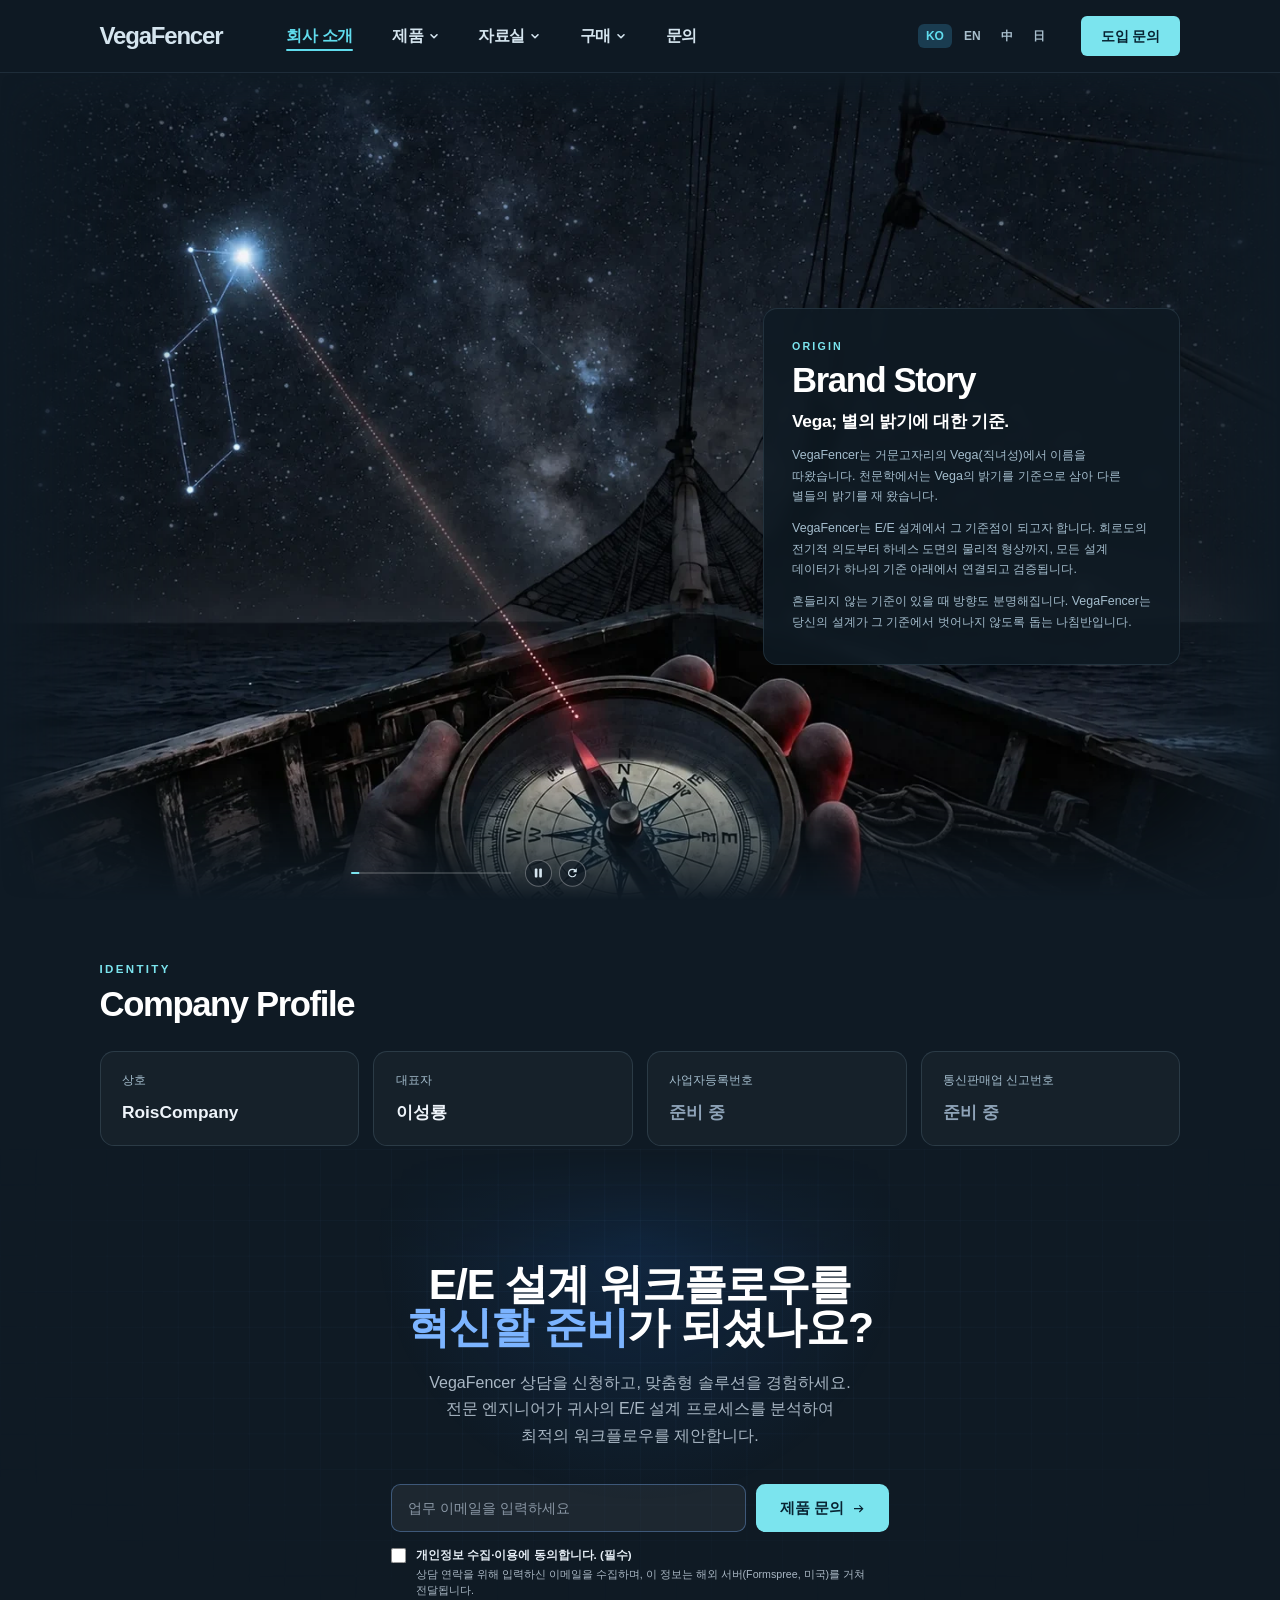
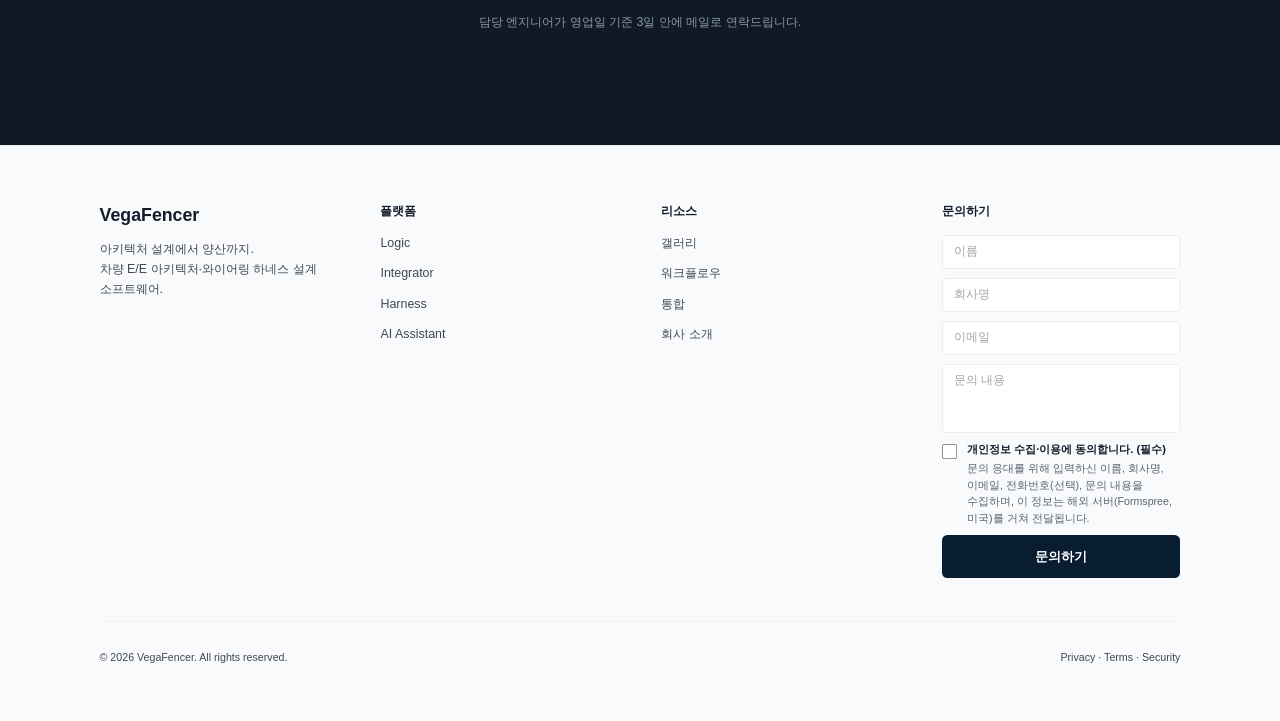
==== about.html @ fa91eeb1 "revert: 제품 플로팅 메뉴를 순수 B안(대시 + 반투명 유리 패널)으로 되돌림 B+C 혼합(ec2046f)을 취소. 사용자가 C의 번짐 없이 순수 B를 main으로 하기로 함" ====
<!DOCTYPE html>
<html lang="ko">
<head>
<meta charset="UTF-8">
<meta name="viewport" content="width=device-width, initial-scale=1.0">
<!-- Content Security Policy: only this site's own files run (no inline scripts or event attributes), fonts come from
     Google Fonts and forms post to Formspree. Inline style attributes stay allowed (the markup uses many). -->
<meta http-equiv="Content-Security-Policy" content="default-src 'self'; script-src 'self'; style-src 'self' 'unsafe-inline' https://fonts.googleapis.com; font-src 'self' https://fonts.gstatic.com; img-src 'self'; connect-src 'self' https://formspree.io; form-action 'self'; base-uri 'self'; object-src 'none'; upgrade-insecure-requests">
<meta name="description" content="VegaFencer의 이름에 담긴 이야기와 회사 정보.">
<meta property="og:title" content="VegaFencer — 회사 소개">
<meta property="og:description" content="VegaFencer의 이름에 담긴 이야기와 회사 정보.">
<meta property="og:type" content="website">
<meta property="og:url" content="https://roiscompany.com/about">
<meta property="og:site_name" content="VegaFencer">
<meta property="og:locale" content="ko_KR">
<link rel="canonical" href="https://roiscompany.com/about">
<meta property="og:image" content="https://roiscompany.com/assets/img/logic-editor.jpg">
<meta name="twitter:card" content="summary_large_image">
<meta name="twitter:title" content="VegaFencer — 회사 소개">
<meta name="twitter:description" content="VegaFencer의 이름에 담긴 이야기와 회사 정보.">
<title>VegaFencer — 회사 소개</title>

<!-- Web fonts (Google Fonts for ko/en only) -->
<script src="assets/head.js?v=061ac811"></script>

<!-- Inline SVG Favicon -->
<link rel="icon" type="image/png" sizes="32x32" href="assets/img/favicon-32.png">
<link rel="apple-touch-icon" href="assets/img/apple-touch-icon.png">

<link rel="stylesheet" href="assets/tailwind.css?v=8238d403">
<link rel="stylesheet" href="assets/site.css?v=c947b180">
<link rel="stylesheet" href="assets/engineering.css?v=36b99b9d">
</head>
<body class="bg-surface antialiased" data-page="about">
<script src="assets/header.js?v=04a1137d"></script>
<script src="assets/sections.js?v=0e36d543"></script>
<main id="main" class="page-top about-night">
<h1 class="sr-only" data-i18n="about_title">회사 소개</h1>

<!-- ============================================================
     BRAND STORY: the animation fills the width of the page (assets/story.js), the text sits on a card over it
     (on the right on wide screens, under it on narrow ones)
     ============================================================ -->
<section class="about-stage" id="story">
  <div class="about-stage-art">
    <div class="story-card" id="storyAnim"></div>
  </div>
  <div class="about-stage-over">
    <div class="about-story-card reveal" id="storyText">
      <header class="lg-head">
        <p class="lg-kicker" translate="no">ORIGIN</p>
        <h2 class="lg-name" translate="no">Brand Story</h2>
        <p class="lg-tagline" data-i18n="story_tagline">Vega; 별의 밝기에 대한 기준.</p>
      </header>
      <div class="story-body font-body text-base leading-relaxed">
        <p data-i18n-html="story_body1">VegaFencer는 거문고자리의 Vega(직녀성)에서 이름을 따왔습니다. <br class="story-br">천문학에서는 Vega의 밝기를 기준으로 삼아 다른 별들의 밝기를 재 왔습니다.</p>
        <p data-i18n-html="story_body2">VegaFencer는 E/E 설계에서 그 기준점이 되고자 합니다. <br class="story-br">회로도의 전기적 의도부터 하네스 도면의 물리적 형상까지, <br class="story-br">모든 설계 데이터가 하나의 기준 아래에서 연결되고 검증됩니다.</p>
        <p data-i18n-html="story_body3">흔들리지 않는 기준이 있을 때 방향도 분명해집니다. <br class="story-br">VegaFencer는 당신의 설계가 그 기준에서 벗어나지 않도록 돕는 나침반입니다.</p>
      </div>
    </div>
  </div>
</section>

<!-- ============================================================
     COMPANY (details to be filled in; same items as the contact page)
     ============================================================ -->
<section class="pb-16 md:pb-24" id="company" aria-labelledby="companyTitle">
  <div class="max-w-7xl mx-auto px-4 sm:px-6 md:px-8 about-company">
    <p class="lg-kicker" translate="no">IDENTITY</p>
    <h2 class="about-company-title" id="companyTitle" translate="no">Company Profile</h2>
    <dl class="about-tiles">
      <div><dt data-i18n="ct_name">상호</dt><dd class="has-value" translate="no">RoisCompany</dd></div>
      <div><dt data-i18n="ct_ceo">대표자</dt><dd class="has-value" translate="no">이성룡</dd></div>
      <div><dt data-i18n="ct_bizno">사업자등록번호</dt><dd data-i18n="ct_tbd">준비 중</dd></div>
      <div><dt data-i18n="ct_ecom">통신판매업 신고번호</dt><dd data-i18n="ct_tbd">준비 중</dd></div>
    </dl>
  </div>
</section>

<!-- shared with the other pages: edit in assets/sections.js -->
<script src="assets/section.js?v=75b55412" data-section="cta"></script>
</main>

<script src="assets/footer.js?v=e744ad20"></script>

<script src="assets/i18n.js?v=07c632cc"></script>
<script src="assets/site.js?v=28d5a19e"></script>
<script src="assets/engineering.js?v=e3dfa836"></script>
<script src="assets/story.js?v=866edf38"></script>
</body>
</html>
---- assets/site.css ----
/* Hand-written styles shared by every page. Tailwind utilities live in assets/tailwind.css (generated, loaded first). */

/* ---- Custom styles ---- */
  /* Buttons: one primary button, solid. Navy on light backgrounds, cyan on the dark ones (same as the hero's). */
  .btn { display: inline-flex; align-items: center; justify-content: center; gap: 8px; min-height: 48px; padding: 12px 22px;
    border-radius: 6px; font: 600 15px/1.2 Inter, 'Noto Sans KR', sans-serif; white-space: nowrap; text-decoration: none; transition: background-color .2s; }
  .btn:disabled { opacity: .6; cursor: default; }
  .btn-primary { background: #081e30; color: #fff; }
  .btn-primary:hover { background: #17384d; }
  .btn-primary:focus-visible { outline: 2px solid #1a73e8; outline-offset: 2px; }
  .btn-primary-dark { background: #7be4ee; color: #082332; }
  .btn-primary-dark:hover { background: #a0f0f5; }
  .btn-primary-dark:focus-visible { outline: 2px solid #fff; outline-offset: 2px; }
  /* Header: hidden on phones (the open menu carries it), slimmer than 48px so the bar keeps its height. */
  #navDemo { display: none; min-height: 40px; padding: 9px 20px; font-size: 14px; }
  @media (min-width: 768px) { #navDemo { display: inline-flex; } }

  /* Glass Nav */
  .glass-nav {
    background: rgba(255, 255, 255, 0.80);
    backdrop-filter: blur(20px);
    -webkit-backdrop-filter: blur(20px);
    border-bottom: 1px solid rgba(193, 198, 214, 0.2);
  }
  .glass-nav.nav--scrolled {
    box-shadow: 0 1px 12px rgba(0, 0, 0, 0.08);
  }

  /* Dot Grid */
  .dot-grid {
    background-image: radial-gradient(circle, rgba(255,255,255,0.06) 1px, transparent 1px);
    background-size: 32px 32px;
  }

  /* Glass Card */
  .glass-card {
    background: rgba(255, 255, 255, 0.05);
    backdrop-filter: blur(12px);
    -webkit-backdrop-filter: blur(12px);
    border: 1px solid rgba(255, 255, 255, 0.08);
    border-radius: 16px;
  }

  /* Radial Glow */
  .radial-glow {
    position: absolute;
    width: 600px;
    height: 600px;
    border-radius: 50%;
    background: radial-gradient(circle, rgba(26, 115, 232, 0.15) 0%, transparent 70%);
    pointer-events: none;
  }

  /* Ghost Border */
  .ghost-border {
    border: 1px solid rgba(193, 198, 214, 0.3);
  }

  /* Material Symbols */
  .material-symbols-outlined {
    font-family: 'Material Symbols Outlined';
    font-weight: normal;
    font-style: normal;
    font-size: 24px;
    line-height: 1;
    letter-spacing: normal;
    text-transform: none;
    display: inline-block;
    white-space: nowrap;
    word-wrap: normal;
    direction: ltr;
    -webkit-font-smoothing: antialiased;
    font-variation-settings: 'FILL' 0, 'wght' 400, 'GRAD' 0, 'opsz' 24;
  }

  /* Skip Link */
  .skip-link {
    position: absolute;
    top: -100%;
    left: 16px;
    z-index: 9999;
    padding: 12px 24px;
    background: #1A73E8;
    color: white;
    border-radius: 0 0 8px 8px;
    font-weight: 600;
    transition: top 0.2s;
  }
  .skip-link:focus {
    top: 0;
  }

  /* Scroll To Top */
  #scrollTopBtn {
    position: fixed;
    bottom: 32px;
    right: 32px;
    width: 48px;
    height: 48px;
    border-radius: 50%;
    background: linear-gradient(135deg, #1A73E8 0%, #006a61 100%);
    color: white;
    border: none;
    font-size: 20px;
    cursor: pointer;
    z-index: 100;
    display: flex;
    align-items: center;
    justify-content: center;
    opacity: 0;
    transform: translateY(20px);
    transition: opacity 0.3s, transform 0.3s;
    box-shadow: 0 4px 16px rgba(26, 115, 232, 0.3);
  }
  #scrollTopBtn.visible {
    opacity: 1;
    transform: translateY(0);
  }

  /* Lightbox */
  #lightbox {
    transition: opacity 0.3s;
    opacity: 0;
    pointer-events: none;
  }
  #lightbox.active {
    display: flex !important;
    opacity: 1;
    pointer-events: auto;
  }
  #lightbox img {
    transition: transform 0.3s;
  }

  /* Lightbox Nav Buttons */
  #lightbox button {
    transition: background 0.2s;
  }

  /* Scroll Reveal */
  .reveal {
    opacity: 0;
    transform: translateY(32px);
    transition: opacity 0.7s cubic-bezier(0.16, 1, 0.3, 1), transform 0.7s cubic-bezier(0.16, 1, 0.3, 1);
  }
  .reveal.visible {
    opacity: 1;
    transform: translateY(0);
  }
  /* Keyboard users: a fade-in block that receives focus shows at once (Tab can land on it while it is still
     below the trigger line), and so does the scroll-to-top button while it is resting out of sight. */
  .reveal:focus-within, .reveal-follow:focus-within { opacity: 1 !important; transform: none !important; transition: none !important; }
  .reveal-delay-1 { transition-delay: 0.1s; --reveal-delay: .1s; }
  .reveal-delay-2 { transition-delay: 0.2s; --reveal-delay: .2s; }
  .reveal-delay-3 { transition-delay: 0.3s; --reveal-delay: .3s; }
  .reveal-delay-4 { transition-delay: 0.4s; --reveal-delay: .4s; }
  .reveal-delay-5 { transition-delay: 0.5s; --reveal-delay: .5s; }
  /* Sits at the very bottom of a one-screen section, so it would never get far enough up the screen to start on
     its own: it fades in right after the element before it. */
  .reveal-follow { opacity: 0; transform: translateY(32px); transition: opacity .7s cubic-bezier(0.16, 1, 0.3, 1) .35s, transform .7s cubic-bezier(0.16, 1, 0.3, 1) .35s; }
  .reveal.visible + .reveal-follow { opacity: 1; transform: none; }
  @media (prefers-reduced-motion: reduce) { .reveal-follow { opacity: 1; transform: none; } }

  /* Mobile Nav — matches Tailwind md breakpoint (768px) */
  @media (max-width: 767px) {
    #navLinks.nav-open {
      display: flex !important;
      position: fixed;
      top: 64px;
      left: 0;
      right: 0;
      bottom: 0;
      flex-direction: column;
      background: rgba(255, 255, 255, 0.98);
      backdrop-filter: blur(24px);
      -webkit-backdrop-filter: blur(24px);
      box-shadow: 0 8px 32px rgba(0, 0, 0, 0.1);
      overflow-y: auto;
      border-bottom: 1px solid rgba(193, 198, 214, 0.2);
      padding: 16px;
      gap: 0;
      z-index: 40;
    }
    #navLinks.nav-open a {
      padding: 16px 24px;
      font-size: 18px;
      border-bottom: 1px solid rgba(193, 198, 214, 0.1);
    }
    #navLinks.nav-open a:last-child {
      border-bottom: none;
    }
  }

  /* ===== Mobile-first responsive overrides ===== */

  /* Ultra-small devices (320-479px) */
  @media (max-width: 479px) {
    nav.flex { padding-left: 0.75rem; padding-right: 0.75rem; }
    .max-w-7xl { padding-left: 0.75rem; padding-right: 0.75rem; }

    /* Chat messages — wider on tiny screens */
    #chatMessages .flex.justify-end > div { max-width: 92% !important; }
    #chatMessages .flex.justify-start > div { max-width: 96% !important; }

    /* Chat demo's action labels (plain labels since 2026-11-27, same look as before) */
    #chatMessages [data-i18n^="chat_btn"] {
      padding: 8px 12px;
      font-size: 12px;
    }
  }

  @media (max-width: 639px) {
    /* Reduce horizontal padding globally */
    .max-w-7xl { padding-left: 1rem; padding-right: 1rem; }

    /* Hero */
    .hero-headline { font-size: 2rem !important; line-height: 1.15 !important; }

    /* Reduce section padding */
    section.py-24 { padding-top: 3.5rem; padding-bottom: 3.5rem; }
    section.py-32 { padding-top: 4rem; padding-bottom: 4rem; }

    /* Lightbox nav buttons — larger tap targets */
    #lightbox button {
      min-width: 48px;
      min-height: 48px;
    }

    /* Hero slideshow indicator dots — larger touch area */
    .hero-dot {
      width: 10px !important;
      height: 10px !important;
      padding: 8px;
      box-sizing: content-box;
    }

    /* Contact form inputs — more padding on mobile */
    #contactForm input,
    #contactForm textarea {
      padding: 10px 14px;
      font-size: 16px; /* prevent iOS zoom */
    }
  }

  @media (max-width: 767px) {
    /* Nav padding */
    nav.flex { padding-left: 1rem; padding-right: 1rem; }

    /* Feature sections — reduce gap */
    .grid.gap-16 { gap: 2rem; }

    /* Workflow glass cards — reduce padding */
    .glass-card { padding: 1.25rem; }

    /* Integrations grid — reduce gap */
    #intGrid { gap: 0.5rem; }

    /* Lightbox nav buttons — away from edge */
    #lightbox button[aria-label="Previous"] { left: 8px !important; }
    #lightbox button[aria-label="Next"] { right: 8px !important; }
  }

  /* Safe area inset for notched phones */
  @supports (padding: env(safe-area-inset-bottom)) {
    footer { padding-bottom: calc(2rem + env(safe-area-inset-bottom)); }
    #scrollTopBtn { bottom: calc(2rem + env(safe-area-inset-bottom)); }
  }

  /* Hamburger Animation */
  .hamburger-open #bar1 {
    transform: translateY(8px) rotate(45deg);   /* bars are 8px apart (6px gap + 2px bar): the outer two meet in the middle */
  }
  .hamburger-open #bar2 {
    opacity: 0;
  }
  .hamburger-open #bar3 {
    transform: translateY(-8px) rotate(-45deg);
  }

  /* Smooth scroll */
  html {
    scroll-behavior: smooth;
  }

  /* Body font */
  body {
    font-family: 'Manrope', 'Noto Sans KR', 'Noto Sans JP', 'Noto Sans SC', sans-serif;
    color: #151b2b;
  }

  /* Chat message styling */
  .chat-msg code {
    background: rgba(26, 115, 232, 0.1);
    padding: 2px 6px;
    border-radius: 4px;
    font-family: 'Space Grotesk', monospace;
    font-size: 13px;
  }

  /* Connector line for workflow */
  .workflow-connector {
    position: absolute;
    top: 50%;
    left: 10%;
    right: 10%;
    height: 2px;
    background: linear-gradient(90deg, #1A73E8, #006a61, #E8710A, #732de4);
    opacity: 0.3;
    z-index: 0;
  }

  /* Language Switcher */
  .lang-btn {
    padding: 2px 8px;
    border-radius: 6px;
    cursor: pointer;
    border: none;
    background: transparent;
    font-family: 'Space Grotesk', sans-serif;
    font-size: 12px;
    font-weight: 600;
    color: #5f6675; /* 5.8:1 on white */
    transition: color 0.2s, background-color 0.2s;
  }
  .lang-btn:hover {
    color: #151b2b;
  }
  .lang-btn.active {
    background: rgba(26, 115, 232, 0.1);
    color: #1765cc; /* 4.9:1 on the tint */
  }

  /* Nav active link indicator */
  #navLinks a.nav-active {
    color: #1a73e8;
    position: relative;
  }
  #navLinks a.nav-active::after {
    content: '';
    position: absolute;
    bottom: -4px;
    left: 0;
    right: 0;
    height: 2px;
    background: linear-gradient(90deg, #1A73E8, #006a61);
    border-radius: 1px;
  }
  @media (max-width: 767px) {
    #navLinks.nav-open a.nav-active {
      background: rgba(26, 115, 232, 0.05);
    }
    #navLinks.nav-open a.nav-active::after { display: none; }
  }

  /* Chat sequential reveal */
  #chatMessages > div {
    opacity: 0;
    transform: translateY(12px);
    transition: opacity 0.4s ease, transform 0.4s ease;
  }
  #chatMessages > div.chat-visible {
    opacity: 1;
    transform: translateY(0);
  }
  .typing-indicator {
    display: inline-flex;
    gap: 4px;
    padding: 8px 16px;
  }
  .typing-indicator span {
    width: 6px; height: 6px;
    border-radius: 50%;
    background: #1a73e8;
    opacity: 0.4;
    animation: typingBounce 1.2s infinite;
  }
  .typing-indicator span:nth-child(2) { animation-delay: 0.2s; }
  .typing-indicator span:nth-child(3) { animation-delay: 0.4s; }
  @keyframes typingBounce {
    0%, 60%, 100% { transform: translateY(0); opacity: 0.4; }
    30% { transform: translateY(-6px); opacity: 1; }
  }

  /* Hero Slideshow */
  .hero-dot-active { background: #1a73e8 !important; transform: scale(1.3); }

  /* Reduced motion */
  @media (prefers-reduced-motion: reduce) {
    .typing-indicator span { animation: none; }
    #chatMessages > div { opacity: 1; transform: none; }
  }
  /* AI Tabs */
  .ai-tab {
    color: #414754;
    background: transparent;
  }
  .ai-tab:hover {
    color: #151b2b;
    background: rgba(26, 115, 232, 0.06);
  }
  .ai-tab-active {
    color: #ffffff !important;
    background: linear-gradient(135deg, #1A73E8 0%, #006a61 100%) !important;
    box-shadow: 0 4px 12px rgba(26, 115, 232, 0.25);
  }

/* ---- Home AI section: text left, one app window right ---- */
.ai-row { display: grid; gap: 32px; align-items: center; }
@media (min-width: 1024px) { .ai-row { grid-template-columns: 1fr 1fr; gap: 64px; } }
.ai-win { display: flex; flex-direction: column; height: 440px; overflow: hidden; border-radius: 16px; background: #fff;
  border: 1px solid rgba(193, 198, 214, .45); box-shadow: 0 12px 32px rgba(21, 27, 43, .07); }
.ai-win-head { flex: none; display: flex; align-items: center; gap: 10px; padding: 9px 12px 9px 18px; background: #fff; border-bottom: 1px solid #e3e8ef; }
.ai-win-dot { width: 9px; height: 9px; border-radius: 50%; background: #22c55e; flex: none; }
.ai-win-title { font: 700 14px/1.2 Inter, 'Noto Sans KR', sans-serif; color: #151b2b; white-space: nowrap; }
/* Segmented switch: the white thumb slides to the chosen button (site.js sets its left/width). */
.ai-seg { position: relative; display: flex; margin-left: auto; padding: 3px; border-radius: 999px; background: #eef2f7; }
.ai-seg button { position: relative; z-index: 1; padding: 5px 12px; border: 0; border-radius: 999px; background: none; cursor: pointer;
  font: 700 12px/1.2 Inter, 'Noto Sans KR', sans-serif; color: #475569; white-space: nowrap; transition: color .3s ease; }
.ai-seg button:hover { color: #151b2b; }
.ai-seg button.ai-tab-active { color: #1765cc !important; background: none !important; box-shadow: none; }
.ai-seg-thumb { position: absolute; top: 3px; bottom: 3px; left: 3px; width: 0; border-radius: 999px; background: #fff;
  box-shadow: 0 1px 3px rgba(21, 27, 43, .12); }
.ai-seg.ready .ai-seg-thumb { transition: left .35s cubic-bezier(.4, 0, .2, 1), width .35s cubic-bezier(.4, 0, .2, 1); }
@media (prefers-reduced-motion: reduce) { .ai-seg.ready .ai-seg-thumb { transition: none; } }
.ai-win-body { position: relative; flex: 1; overflow: hidden; background: #eef2f7; }
.ai-pane { position: absolute; inset: 0; display: flex; flex-direction: column; padding: 20px 24px; }
.ai-pane.hidden { display: none; }
/* Chat and Agent: scrolling panes, like a messenger. New content appears at the bottom and site.js follows it, so the
   first lines slide up out of view (the scrollbar brings them back). The top edge fades while something is above it. */
:is(.ai-pane-chat, .ai-pane-agent) { display: block; overflow-y: auto; scrollbar-gutter: stable; padding-right: 14px; }
/* While the conversation plays (site.js sets .ai-playing) the pane only scrolls itself: a mouse wheel over it scrolls
   the page. Once it has finished, the reader can scroll the pane, and at its ends the wheel carries on to the page. */
:is(.ai-pane-chat, .ai-pane-agent).ai-playing { overflow-y: hidden; }   /* room for the scrollbar kept from the start, so text never re-wraps when it appears */
:is(.ai-pane-chat, .ai-pane-agent).hidden { display: none; }
/* A slim scrollbar that stays visible (Chrome/Safari draw these even with overlay scrollbars); Firefox gets the thin one. */
:is(.ai-pane-chat, .ai-pane-agent)::-webkit-scrollbar { width: 10px; }
:is(.ai-pane-chat, .ai-pane-agent)::-webkit-scrollbar-track { background: transparent; }
:is(.ai-pane-chat, .ai-pane-agent)::-webkit-scrollbar-thumb { background: #c3cbd8; border-radius: 5px; border: 3px solid #eef2f7; }
:is(.ai-pane-chat, .ai-pane-agent)::-webkit-scrollbar-thumb:hover { background: #9aa6b8; }
@supports not selector(::-webkit-scrollbar) { :is(.ai-pane-chat, .ai-pane-agent) { scrollbar-width: thin; scrollbar-color: #c3cbd8 transparent; } }
.ai-scrolled { -webkit-mask-image: linear-gradient(transparent 0, #000 28px); mask-image: linear-gradient(transparent 0, #000 28px); }
@media (prefers-reduced-motion: no-preference) {
  .ai-pane-chat #chatMessages > div:not(.chat-visible) { display: none; }   /* not shown yet: takes no room */
  .ai-pane-chat #chatMessages > div.chat-visible { animation: aiChatIn .4s ease both; }
}
@keyframes aiChatIn { from { opacity: 0; transform: translateY(12px); } to { opacity: 1; transform: none; } }
/* Agent: one request, then an answer whose steps run one after another (site.js). Each step has a running line
   (turning arrows + "…" whose dots darken in turn) and a done line (check) with its results under it. */
.ag-q { display: flex; justify-content: flex-end; margin-bottom: 16px; }
.ag-q:not(.on) { display: none; }
@media (prefers-reduced-motion: no-preference) { .ag-q.on { animation: aiChatIn .4s ease both; } }
.ag-a { width: 88%; display: flex; flex-direction: column; gap: 10px; }
.ag-line { display: flex; align-items: center; gap: 10px; }
.ag-line .material-symbols-outlined { font-size: 18px; flex: none; }
.ag-run-line { color: #414754; }
.ag-step:not(.run) .ag-run-line, .ag-step:not(.done) .ag-done-line, .ag-step:not(.done) .ag-sub { display: none; }
.ag-a:not(:has(.ag-step.run, .ag-step.done)) { display: none; }
.ag-step:not(.run):not(.done) { display: none; }
.ag-turn { animation: agTurn 1.2s linear infinite; }
@keyframes agTurn { to { transform: rotate(360deg); } }
.ag-dots span { color: #c3cbd8; font-weight: 700; animation: agDot 1.2s infinite; }
.ag-dots span:nth-child(2) { animation-delay: .2s; }
.ag-dots span:nth-child(3) { animation-delay: .4s; }
@keyframes agDot { 0%, 60%, 100% { color: #c3cbd8; } 25% { color: #151b2b; } }
.ag-sub { margin: 6px 0 0 28px; display: flex; flex-direction: column; gap: 3px; font-size: 13px; line-height: 1.5; font-weight: 700; color: #414754; }
.ag-sub.bar { border-left: 2px solid #d5dce6; padding-left: 10px; }
.ag-sub.dash > span::before { content: '\2013\00a0'; font-weight: 400; color: #94a3b8; }
@media (prefers-reduced-motion: no-preference) {
  .ag-step.run, .ag-step.done .ag-done-line { animation: aiChatIn .3s ease both; }
  .ag-step.done .ag-sub > span { opacity: 0; animation: agIn .3s ease forwards; }
  .ag-step.done .ag-sub > span:nth-child(2) { animation-delay: .14s; }
  .ag-step.done .ag-sub > span:nth-child(3) { animation-delay: .28s; }
}
@keyframes agIn { from { opacity: 0; transform: translateX(-4px); } to { opacity: 1; transform: none; } }
.ai-pane-shot { padding: 0 20px; justify-content: center; }
.ai-pane-shot img { display: block; width: 100%; height: auto; border-radius: 6px; box-shadow: 0 4px 14px rgba(21, 27, 43, .12); }   /* full width less a small margin each side, own proportions, centred */
.ai-win-body .bg-surface-container-high\/60 { background: #fff; box-shadow: 0 1px 2px rgba(21, 27, 43, .05); }
@media (max-width: 639px) { .ai-seg button { padding: 5px 9px; } .ai-win-title { display: none; } }

/* ---- Separate pages (product / gallery / pricing) ---- */
:root { --page-nav-h: 73px; }
@media (max-width: 767px) { :root { --page-nav-h: 105px; } }
.page-top { padding-top: var(--page-nav-h); }
/* in-page jumps land below the fixed header (not on the home page, where the hero's snap must stay exact) */
body:not([data-page="home"]) section[id] { scroll-margin-top: var(--page-nav-h); }
.page-subnav { border-bottom: 1px solid rgba(193,198,214,.25); background: #fff; }
.page-subnav > div { display: flex; gap: 8px; overflow-x: auto; padding: 14px 16px; max-width: 80rem; margin: 0 auto; scrollbar-width: none; }
.page-subnav a { flex: none; padding: 8px 14px; border-radius: 999px; font: 600 14px 'Inter', 'Noto Sans KR', sans-serif; color: #414754; white-space: nowrap; transition: background-color .15s, color .15s; }
.page-subnav a:hover { background: rgba(26,115,232,.08); color: #1a73e8; }
@media (min-width: 768px) { .page-subnav > div { justify-content: center; padding-inline: 32px; } }

.video-slot { max-width: 880px; margin: 0 auto; aspect-ratio: 16 / 9; display: flex; flex-direction: column; align-items: center; justify-content: center; gap: 14px;
  border-radius: 12px; border: 1px dashed rgba(193,198,214,.6); background: #fff; color: #414754; text-align: center; padding: 24px; }
.video-slot svg { width: 52px; height: 52px; color: #1a73e8; }

.plan-grid { display: grid; gap: 20px; }
@media (min-width: 900px) { .plan-grid { grid-template-columns: repeat(3, minmax(0, 1fr)); } }
.plan { display: flex; flex-direction: column; gap: 18px; padding: 32px 28px; border-radius: 16px; background: #fff; border: 1px solid rgba(193,198,214,.35); }
.plan-featured { border-color: rgba(26,115,232,.55); box-shadow: 0 18px 40px -24px rgba(26,115,232,.45); }
.plan-name { font: 800 22px 'Inter', 'Noto Sans KR', sans-serif; color: #151b2b; letter-spacing: -.02em; }
.plan-price { font: 700 18px 'Inter', 'Noto Sans KR', sans-serif; color: #1a73e8; }
.plan-features { display: flex; flex-direction: column; gap: 10px; padding-top: 18px; border-top: 1px solid rgba(193,198,214,.3); color: #414754; font-size: 14px; flex: 1; }
.plan-features li::before { content: '—'; margin-right: 8px; color: rgba(65,71,84,.45); }
.plan-cta { display: flex; width: 100%; }

.page-intro { max-width: 80rem; margin: 0 auto; padding: 56px 16px 32px; text-align: center; }
@media (min-width: 768px) { .page-intro { padding: 72px 32px 40px; } }
.docs-slot { aspect-ratio: auto; min-height: 220px; }

/* Contact page */
body[data-page="contact"] .footer-contact { display: none; }
.contact-grid { display: grid; gap: 24px; }
@media (min-width: 1024px) { .contact-grid { grid-template-columns: minmax(0, 1.4fr) minmax(0, 1fr); gap: 32px; align-items: start; } }
.contact-card { background: #fff; border: 1px solid rgba(193,198,214,.35); border-radius: 16px; padding: 28px 24px; }
@media (min-width: 768px) { .contact-card { padding: 36px 32px; } }
.contact-card h2 { font: 800 18px 'Inter', 'Noto Sans KR', sans-serif; color: #151b2b; margin-bottom: 18px; }
.contact-form { display: grid; gap: 14px; }
@media (min-width: 640px) { .contact-form .two { display: grid; grid-template-columns: 1fr 1fr; gap: 14px; } }
.contact-form .two { display: grid; gap: 14px; }
.contact-form label { display: grid; gap: 6px; font-size: 13px; font-weight: 600; color: #414754; }
.contact-form input, .contact-form select, .contact-form textarea { width: 100%; padding: 11px 13px; border-radius: 10px; border: 1px solid rgba(193,198,214,.7);
  background: #fff; font: 400 15px 'Manrope', 'Noto Sans KR', sans-serif; color: #151b2b; }
.contact-form input:focus, .contact-form select:focus, .contact-form textarea:focus { outline: none; border-color: rgba(26,115,232,.6); box-shadow: 0 0 0 3px rgba(26,115,232,.12); }
.contact-form textarea { resize: vertical; min-height: 140px; }
/* Focus on every form field: a solid 2px ring (WCAG 2.4.7/2.4.11). Beats Tailwind's focus:outline-none and the
   faint 12% halo above (specificity 0,2,2). Dark CTA band: the cyan of its button instead of blue. */
body :is(input, textarea, select):not(.hp-field):focus-visible { outline: 2px solid #1765cc; outline-offset: 1px; }
body #cta :is(input, textarea, select):focus-visible { outline-color: #7be4ee; }

.contact-side { display: grid; gap: 24px; }
.info-list { display: grid; gap: 14px; margin: 0; }
.info-list div { display: grid; grid-template-columns: 9.5em minmax(0, 1fr); gap: 12px; font-size: 14px; }
.info-list dt { color: #6b7280; }
.info-list dd { margin: 0; color: #151b2b; overflow-wrap: anywhere; }
.info-list .tbd { color: #6b7280; }
@media (max-width: 639px) { .info-list div { grid-template-columns: 1fr; gap: 2px; } }

/* ---- Header drop-down cards (desktop with a mouse) ----
   Hovering a tab (or tabbing into it) fades a card in just below the header. The invisible padding above the card
   bridges the gap, so the pointer can travel from the tab into the card without it closing; leaving it closes the
   card after a short pause. Touch screens and the mobile menu have no cards: a tap opens the page. */
.nav-item { position: relative; display: flex; align-items: center; }
.nav-menu { display: none; }
@media (min-width: 1024px) and (hover: hover) {
  .nav-menu {
    display: block; position: absolute; top: 100%; left: -18px; padding-top: 30px; z-index: 10;
    opacity: 0; visibility: hidden; transform: translateY(8px);
    transition: opacity .18s ease, transform .18s ease, visibility 0s linear .18s;
    transition-delay: .12s, .12s, .3s;
  }
  .nav-item.has-menu:hover > .nav-menu,
  .nav-item.has-menu:focus-within > .nav-menu {
    opacity: 1; visibility: visible; transform: none;
    transition: opacity .2s ease, transform .2s cubic-bezier(.2, .8, .2, 1), visibility 0s;
  }
  .nav-item.has-menu.nav-menu-closed > .nav-menu { opacity: 0; visibility: hidden; transform: translateY(8px); transition: none; }
}
@media (prefers-reduced-motion: reduce) { .nav-menu, .nav-item.has-menu:hover > .nav-menu { transform: none !important; } }
/* The card follows its longest line, but never narrower than min-width so short menus keep some room on the right. */
.nav-menu-card {
  display: flex; flex-direction: column; width: max-content; min-width: 145px; padding: 6px;
  background: #fff; border: 1px solid rgba(193, 198, 214, .45); border-radius: 8px;
  box-shadow: 0 20px 44px -18px rgba(15, 30, 60, .35), 0 2px 6px rgba(15, 30, 60, .06);
}
/* (2 ids + 2 classes: beats the dark-header link colours from engineering.css) */
#nav #navLinks .nav-menu a.nav-menu-link {
  display: block; padding: 8px 12px; border-radius: 5px; white-space: nowrap;
  font: 600 14.5px/1.35 'Inter', 'Noto Sans KR', sans-serif; letter-spacing: -.01em; color: #151b2b; text-decoration: none;
  transition: background-color .15s, color .15s;
}
#nav #navLinks .nav-menu a.nav-menu-link:hover,
#nav #navLinks .nav-menu a.nav-menu-link:focus-visible { background: rgba(26, 115, 232, .08); color: #1a73e8; outline: none; }
/* Keyboard focus also gets a 2px line inside the item, so it reads differently from a mouse hover. */
#nav #navLinks .nav-menu a.nav-menu-link:focus-visible { outline: 2px solid #1765cc; outline-offset: -2px; }
/* Sub-items (핵심 모듈 → Logic, Integrator, …): indented under a thin line. When the card opens the line draws
   downward and the items unroll one after another like a blind (each revealed from its top edge). */
.nav-menu-sub { position: relative; margin: 0 0 4px 16px; padding-left: 6px; }
.nav-menu-sub::before {
  content: ''; position: absolute; left: 0; top: 4px; bottom: 4px; width: 1.5px; border-radius: 1px;
  background: #cfd7e3; transform-origin: top;
}
#nav #navLinks .nav-menu a.nav-menu-sublink { padding: 6px 12px; font-size: 13.5px; font-weight: 500; color: #3d4659; }
@media (min-width: 768px) and (hover: hover) {
  .nav-menu-sub::before { transform: scaleY(0); transition: transform 0s .3s; }
  #nav #navLinks .nav-menu a.nav-menu-sublink {
    overflow: hidden; max-height: 0; padding-top: 0; padding-bottom: 0;
    clip-path: inset(0 0 100% 0); opacity: 0; transform: translateY(-4px);
    transition: background-color .15s, color .15s, max-height 0s .3s, padding 0s .3s, clip-path 0s .3s, opacity 0s .3s, transform 0s .3s;
  }
  .nav-item.has-menu:hover .nav-menu-sub::before,
  .nav-item.has-menu:focus-within .nav-menu-sub::before {
    transform: none; transition: transform calc(.12s + var(--n) * .06s) cubic-bezier(.3, .7, .3, 1) .08s;
  }
  #nav #navLinks .nav-item.has-menu:hover a.nav-menu-sublink,
  #nav #navLinks .nav-item.has-menu:focus-within a.nav-menu-sublink {
    max-height: 40px; padding-top: 6px; padding-bottom: 6px;
    clip-path: inset(0 0 0 0); opacity: 1; transform: none;
    transition-property: background-color, color, max-height, padding, clip-path, opacity, transform;
    transition-duration: .15s, .15s, .22s, .22s, .26s, .2s, .26s;
    transition-timing-function: ease, ease, cubic-bezier(.3, .7, .3, 1), cubic-bezier(.3, .7, .3, 1), cubic-bezier(.3, .7, .3, 1), ease, cubic-bezier(.3, .7, .3, 1);
    transition-delay: 0s, 0s, calc(.08s + var(--i) * .06s), calc(.08s + var(--i) * .06s), calc(.1s + var(--i) * .06s),
                      calc(.1s + var(--i) * .06s), calc(.1s + var(--i) * .06s);
  }
  .nav-item.has-menu.nav-menu-closed .nav-menu-sub::before { transform: scaleY(0); transition: none; }
  #nav #navLinks .nav-item.has-menu.nav-menu-closed a.nav-menu-sublink {
    max-height: 0; padding-top: 0; padding-bottom: 0; clip-path: inset(0 0 100% 0); opacity: 0; transition: none;
  }
}
/* Product card (2026-11-28): the top row comes with the card as before; the module groups below unfold downward like the
   old sub-items did: each row is revealed from its top edge, one after another (--i = the row; the heading is row 0, the
   three columns move together). Closing, and reduced motion: at once. */
@media (min-width: 1024px) and (hover: hover) {
  #nav #navLinks .nav-menu .nav-menu-col > :is(a, p) {
    clip-path: inset(0 0 100% 0); opacity: 0; transform: translateY(-4px);
    transition: background-color .15s, color .15s, clip-path 0s .3s, opacity 0s .3s, transform 0s .3s;
  }
  #nav #navLinks .nav-item.has-menu:hover .nav-menu .nav-menu-col > :is(a, p),
  #nav #navLinks .nav-item.has-menu:focus-within .nav-menu .nav-menu-col > :is(a, p) {
    clip-path: inset(0 0 0 0); opacity: 1; transform: none;
    transition: background-color .15s, color .15s, clip-path .26s cubic-bezier(.3, .7, .3, 1) calc(.12s + var(--i) * .06s),
      opacity .2s ease calc(.14s + var(--i) * .06s), transform .26s cubic-bezier(.3, .7, .3, 1) calc(.12s + var(--i) * .06s);
  }
  #nav #navLinks .nav-item.has-menu.nav-menu-closed .nav-menu .nav-menu-col > :is(a, p) {
    clip-path: inset(0 0 100% 0); opacity: 0; transform: translateY(-4px); transition: none;
  }
}
@media (prefers-reduced-motion: reduce) {
  #nav #navLinks .nav-menu .nav-menu-col > :is(a, p) { clip-path: none !important; opacity: 1 !important; transform: none !important; }
}
@media (prefers-reduced-motion: reduce) {
  .nav-menu-sub::before { transform: none !important; }
  #nav #navLinks .nav-menu a.nav-menu-sublink { clip-path: none !important; opacity: 1 !important; transform: none !important; }
}
/* Product tab (2026-11-28): a wide card. The page's own sections on top, the three module groups side by side (a dot in
   the Core Modules colours over each name), Workflow and Plans below. The list lives in header.js (productNav). */
.nav-menu-wide { display: block; min-width: 0; padding: 8px; }
.nav-menu-row { display: flex; gap: 4px; }
.nav-menu-cols { display: grid; grid-template-columns: repeat(3, auto); column-gap: 10px; margin: 6px 0 0; padding: 10px 0 0;
  border-top: 1px solid #e6ebf1; }
.nav-menu-col[data-grp="1"] { --grp: #1f5fbf; --grp-bg: #e4eefb; }
.nav-menu-col[data-grp="2"] { --grp: #0f766e; --grp-bg: #ddf1ee; }
.nav-menu-col[data-grp="3"] { --grp: #b45309; --grp-bg: #fbeddd; }
.nav-menu-gh { display: flex; align-items: center; gap: 8px; margin: 0 0 4px; padding: 2px 12px; font: 700 12px/1.4 Inter, 'Noto Sans KR', sans-serif; letter-spacing: .02em; color: var(--grp); }
.nav-menu-gh i { flex: none; width: 8px; height: 8px; border-radius: 50%; background: var(--grp); }
#nav #navLinks .nav-menu-col a.nav-menu-link { font-weight: 500; font-size: 14px; }
#nav #navLinks .nav-menu-col a.nav-menu-link:hover, #nav #navLinks .nav-menu-col a.nav-menu-link:focus-visible { background: var(--grp-bg); color: var(--grp); }

/* Floating section menu on the product page (site.js initSideNav; the list is productNav in header.js). Design B
   (sketch on branch sidenav-b): short dashes at the left edge, no block and no rail; the section in view is the long, thick
   one. Pointing at it (or tabbing into it) opens a thin frosted-glass panel with the names, a hairline between the groups.
   Wide screens only. */
.sidenav { display: none; }
@media (min-width: 1360px) and (min-height: 680px) {
  .sidenav { display: block; position: fixed; left: 36px; top: 50%; transform: translateY(-50%); z-index: 40;
    opacity: 0; visibility: hidden; transition: opacity .25s, visibility 0s .25s; }
  .sidenav.is-shown { opacity: 1; visibility: visible; transition: opacity .25s; }
  .sidenav ol { margin: 0; padding: 8px 4px; list-style: none; border-radius: 16px; background: rgba(255, 255, 255, 0);
    transition: background-color .2s, box-shadow .2s, backdrop-filter .2s; }
  .sidenav:hover ol, .sidenav:focus-within ol { background: rgba(255, 255, 255, .78); -webkit-backdrop-filter: blur(14px) saturate(1.3); backdrop-filter: blur(14px) saturate(1.3);
    box-shadow: 0 18px 44px -18px rgba(15, 30, 60, .35), 0 0 0 1px rgba(255, 255, 255, .7) inset; }
  .sidenav li.gap { margin-top: 5px; padding-top: 5px; border-top: 1px solid transparent; margin-inline: 14px; transition: border-color .2s; }
  .sidenav li.gap a { margin-inline: -14px; }
  .sidenav:hover li.gap, .sidenav:focus-within li.gap { border-top-color: rgba(193, 198, 214, .6); }
  .sidenav a { --grp: #5b6e7f; --grp-bg: #e6ebf1; display: flex; align-items: center; min-height: 34px; padding: 0 14px; border-radius: 8px;
    font: 600 13.5px/1 Inter, 'Noto Sans KR', sans-serif; color: #151b2b; white-space: nowrap; text-decoration: none; }
  .sidenav a[data-grp="1"] { --grp: #1f5fbf; --grp-bg: #e4eefb; }
  .sidenav a[data-grp="2"] { --grp: #0f766e; --grp-bg: #ddf1ee; }
  .sidenav a[data-grp="3"] { --grp: #b45309; --grp-bg: #fbeddd; }
  .sidenav i { flex: none; width: 14px; height: 3px; border-radius: 2px; background: var(--grp); opacity: .85; transition: width .2s, height .2s, opacity .2s; }
  .sidenav a.is-current i { width: 28px; height: 4px; opacity: 1; }
  .sidenav span { max-width: 0; margin-left: 0; opacity: 0; overflow: hidden; line-height: 1.5;   /* room for the tails of g, y, p (overflow clips them at 1) */
    transition: max-width .25s, margin-left .25s, opacity .2s; }
  .sidenav:hover span, .sidenav:focus-within span { max-width: 260px; margin-left: 14px; opacity: 1; }
  .sidenav:hover a.is-current i, .sidenav:focus-within a.is-current i { width: 14px; }
  .sidenav a.is-current span { color: var(--grp); font-weight: 700; }
  .sidenav a:hover { background: var(--grp-bg); }
  /* just chosen: back to the dashes until the pointer leaves */
  .sidenav.is-closed:hover ol, .sidenav.is-closed:focus-within ol { background: rgba(255, 255, 255, 0); box-shadow: none; -webkit-backdrop-filter: none; backdrop-filter: none; }
  .sidenav.is-closed:hover span, .sidenav.is-closed:focus-within span { max-width: 0; margin-left: 0; opacity: 0; }
  .sidenav.is-closed:hover a.is-current i, .sidenav.is-closed:focus-within a.is-current i { width: 28px; }
  .sidenav.is-closed:hover li.gap, .sidenav.is-closed:focus-within li.gap { border-top-color: transparent; }
  .sidenav.is-closed:hover a:hover, .sidenav.is-closed:focus-within a:hover { background: none; }
  .sidenav a:focus-visible { outline: 2px solid #1765cc; outline-offset: -2px; }
}
@media (prefers-reduced-motion: reduce) { .sidenav, .sidenav ol, .sidenav i, .sidenav span, .sidenav li { transition: none !important; } }
/* mobile menu: the tab links stay full-width rows inside their wrappers */
@media (max-width: 767px) { #navLinks.nav-open .nav-item > a { display: block; width: 100%; } }

/* Chevron on tabs that have a card: points down, turns to point up while the card is open (desktop with a mouse). */
.nav-chevron { display: none; }
@media (min-width: 1024px) and (hover: hover) {
  .nav-chevron {
    display: block; width: 10px; height: 10px; margin-left: 5px; flex: none;
    fill: none; stroke: #475569; stroke-width: 1.6; stroke-linecap: round; stroke-linejoin: round;
    transition: transform .2s ease, stroke .15s;
  }
  #nav.engineering-nav-dark .nav-chevron { stroke: #d5e5ef; }
  .nav-item.has-menu:hover > .nav-chevron,
  .nav-item.has-menu:focus-within > .nav-chevron { transform: rotate(180deg); stroke: #2563eb; }
  #nav.engineering-nav-dark .nav-item.has-menu:hover > .nav-chevron,
  #nav.engineering-nav-dark .nav-item.has-menu:focus-within > .nav-chevron { stroke: var(--eng-signal, #7be4ee); }
  .nav-item.has-menu.nav-menu-closed > .nav-chevron { transform: none; }
  /* the tab stays highlighted while the pointer is in its card */
  #nav #navLinks .nav-item.has-menu:hover > a:first-child { color: #2563eb; }
  #nav.engineering-nav-dark #navLinks .nav-item.has-menu:hover > a:first-child { color: var(--eng-signal, #7be4ee); }
}
@media (prefers-reduced-motion: reduce) { .nav-chevron { transition: none !important; } }

/* ---- About page (2026-11-27): the whole page is the hero's blue-gray (#0f1a24, same as the dark header). The Brand
   Story animation (assets/story.js) runs the width of the page, its edges fading into that colour; the photo is a
   copy whose night sky was darkened toward it (assets/img/brand-story-night.webp; brand-story.webp is the original).
   On wide screens (1200px+) the text sits on a translucent card on the right, over the rigging, and the animation
   ends with the four logos in the space to its left, centred on the card (story.js reads the card's position).
   Narrower screens: the card goes under the animation (phone layout still to be designed). */
body[data-page="about"] { background: #0f1a24; }
.about-night { color: #eef4fa; }
/* The art and the card share one grid cell, so the section is as tall as the taller of the two (short windows). */
.about-stage { position: relative; display: grid; }
/* At most one window tall under the header, so the whole picture is seen at once (narrower than the page on wide,
   short windows; its sides fade into the page colour anyway). */
.about-stage-art { position: relative; width: 100%; max-width: min(1672px, calc((100vh - var(--page-nav-h)) * 1.92)); margin: 0 auto;
  -webkit-mask-image: linear-gradient(90deg, transparent, #000 15%, #000 85%, transparent), linear-gradient(180deg, transparent, #000 6%, #000 85%, transparent);
  -webkit-mask-composite: source-in;
  mask-image: linear-gradient(90deg, transparent, #000 15%, #000 85%, transparent), linear-gradient(180deg, transparent, #000 6%, #000 85%, transparent);
  mask-composite: intersect; }
/* Once the photo has faded out (story.js), the logos may reach into the faded edges: the fade is dropped. */
.about-stage-art.story-clear { -webkit-mask-image: none; mask-image: none; }
@supports (height: 100svh) { .about-stage-art { max-width: min(1672px, calc((100svh - var(--page-nav-h)) * 1.92)); } }
/* Wide screens: <main> is zoomed by --hero-s (engineering.css), which scales this width too, so divide it back. */
@media (min-width: 1101px) { .about-stage-art { max-width: calc(min(1672px, (100svh - var(--page-nav-h)) * 1.92) / var(--hero-s, 1)); } }
/* Wide screens with the card beside: the animation fills the window down to its bottom edge (like the home hero),
   at any window shape; story.js crops the photo's sides when the box is narrower than 1.8 : 1. */
@media (min-width: 1200px) {
  .about-stage-art { height: calc((100vh - var(--page-nav-h)) / var(--hero-s, 1)); }
  @supports (height: 100svh) { .about-stage-art { height: calc((100svh - var(--page-nav-h)) / var(--hero-s, 1)); } }
  .about-stage-art .story-card { aspect-ratio: auto; height: 100%; }
}
.about-stage-over { width: 100%; max-width: 80rem; margin: 0 auto; padding: 0 16px; }
@media (min-width: 640px) { .about-stage-over { padding: 0 24px; } }
@media (min-width: 768px) { .about-stage-over { padding: 0 32px; } }
/* Plain translucent card (86%): the picture shows faintly through it (a light blur, no sheen or shine). */
.about-story-card { position: relative; max-width: 640px; padding: 28px 24px; border-radius: 16px;
  background: rgba(15, 26, 36, .86); border: 1px solid rgba(150, 189, 212, .14);
  -webkit-backdrop-filter: blur(6px); backdrop-filter: blur(6px); }
@media (min-width: 768px) { .about-story-card { padding: 36px 32px; } }
@media (min-width: 1200px) {
  .about-stage > * { grid-area: 1 / 1; }
  .about-stage-over { display: flex; align-items: center; justify-content: flex-end; padding-top: 32px; padding-bottom: 32px; pointer-events: none; }
  .about-story-card { width: 470px; pointer-events: auto; }
}
.about-story-card .lg-kicker { color: #7be4ee; }
.about-story-card .lg-name, .about-story-card .lg-tagline { color: #fff; }
/* A step smaller than the shared header template (13 / 44 / 22 / 16), in proportion, so the card sits lighter over the
   picture (2026-11-27). Phones keep the template sizes for now. */
@media (min-width: 768px) {
  .about-story-card .lg-kicker { font-size: 12px; }
  .about-story-card .lg-name { font-size: 39px; }
  .about-story-card .lg-tagline { font-size: 19.5px; }
  .about-story-card .story-body { font-size: 14px; }
}
.story-body { display: flex; flex-direction: column; gap: 14px; margin-top: 14px; color: #a4bdcd; }   /* body text on the dark workflow section */
.story-body p { margin: 0; text-wrap: pretty; }
.story-br { display: none; }   /* the card is too narrow for one sentence per line */
.story-card { position: relative; aspect-ratio: 1.8; }
.story-card svg { display: block; width: 100%; height: 100%; }
.story-card svg text { text-rendering: geometricPrecision; }
/* ---- About page, phones (767px and below, 2026-11-27): the animation gets a near-square box (the photo is cropped to
   the column with Vega and the compass, story.js) so the picture, the Vega label and the four logos are about
   twice the size they were in the wide strip; the card text follows the phone section template (30 / 19 / 15px). ---- */
@media (max-width: 767px) {
  .story-card { aspect-ratio: 1 / 1.05; }
  .about-stage-art { -webkit-mask-image: linear-gradient(90deg, transparent, #000 5%, #000 95%, transparent), linear-gradient(180deg, transparent, #000 5%, #000 88%, transparent);
    mask-image: linear-gradient(90deg, transparent, #000 5%, #000 95%, transparent), linear-gradient(180deg, transparent, #000 5%, #000 88%, transparent); }
  .story-body { font-size: 15px; line-height: 1.6; gap: 12px; }
}
/* Vega label over the photo (story.js), set like the card: "Vega" like the tagline (Inter bold, white), the rest like
   the body text (Manrope, #b6c6d8), tagline : body = 1.375 as in the card. story.js sets its place and font-size in
   photo units (the left/top here are only the 1.8 : 1 values, before the script runs). */
.story-label { position: absolute; left: 34.1%; top: 10.5%; display: flex; flex-direction: column; gap: .3em; pointer-events: none;
  line-height: 1; white-space: nowrap; text-shadow: 0 1px 4px rgba(0, 0, 0, .7); }
.story-label-1 b { font: 700 1.9em Inter, 'Noto Sans KR', sans-serif; letter-spacing: -.02em; color: #fff; }
.story-label-1 span { margin-left: .5em; font: 400 1.38em Manrope, 'Noto Sans KR', sans-serif; color: #b6c6d8; }
.story-label-2 { font: 400 1.38em Manrope, 'Noto Sans KR', sans-serif; color: #b6c6d8; }
html[lang="ja"] .story-label span, html[lang="zh"] .story-label span { font-family: Manrope, sans-serif; }   /* glyphs follow the zoom smoothly instead of snapping to pixels */

/* ---- Product page: User Interface (shared screen layout) and the Logic, Integrator and Harness modules ----
   Built from the 2026-11 product deck. In the interface tour, hovering an area of the screenshot or an item in the
   list lights that area up and dims the rest (initLogicTour in site.js). */

/* Module header: small "MODULE 0N" line, the module name, a tagline (User Interface uses the same) */
.lg-head { max-width: 640px; }
/* User Interface intro: wide enough that its first sentence stays on one line on desktop */
#interface .lg-head { max-width: 900px; }
/* #1765cc: at least 5:1 on every light section background (WCAG AA asks 4.5:1 for text this size). */
.lg-kicker { margin: 0 0 12px; font: 700 13px/1 'Space Grotesk', sans-serif; letter-spacing: .2em; color: #1765cc; }
.lg-name { margin: 0; font: 900 30px/1.05 Inter, sans-serif; letter-spacing: -.04em; color: #151b2b; }
@media (min-width: 768px) { .lg-name { font-size: 44px; } }   /* a step under the hero product name (56px), 2026-11-18 */
.lg-tagline { margin: 12px 0 0; font: 700 19px/1.35 Inter, 'Noto Sans KR', sans-serif; letter-spacing: -.02em; color: #151b2b; }
@media (min-width: 768px) { .lg-tagline { font-size: 22px; } }
.lg-lead { margin-top: 14px; }
/* Module screen cards (Logic, Integrator, Harness; the last two also on the home page): 12px corners instead of .rounded-2xl's 16px */
:is(#logic, #integrator, #harness) .rounded-2xl { border-radius: 12px; }

/* Interface tour */
.lg-tour {
  position: relative; margin: 40px 0 0; overflow: hidden; border-radius: 14px; background: #eef1f6;
  border: 1px solid rgba(193, 198, 214, .45); box-shadow: 0 24px 48px -28px rgba(21, 27, 43, .35);
}
.lg-tour img { display: block; width: 100%; height: auto; }
.lg-area { position: absolute; border-radius: 6px; cursor: pointer; transition: box-shadow .25s ease; }
.lg-tour[data-active="1"] .lg-area[data-area="1"], .lg-tour[data-active="2"] .lg-area[data-area="2"],
.lg-tour[data-active="3"] .lg-area[data-area="3"], .lg-tour[data-active="4"] .lg-area[data-area="4"],
.lg-tour[data-active="5"] .lg-area[data-area="5"], .lg-tour[data-active="6"] .lg-area[data-area="6"] {
  z-index: 1; box-shadow: 0 0 0 2px #1a73e8, 0 0 0 9999px rgba(15, 23, 42, .5);
}
.lg-legend { display: grid; gap: 4px 20px; margin: 20px 0 0; padding: 0; list-style: none; }
@media (min-width: 640px) { .lg-legend { grid-template-columns: repeat(2, 1fr); } }
@media (min-width: 1024px) { .lg-legend { grid-template-columns: repeat(3, 1fr); } }
.lg-legend button {
  display: flex; align-items: flex-start; gap: 12px; width: 100%; padding: 12px; border: 0; border-radius: 10px;
  background: none; text-align: left; cursor: pointer; transition: background-color .2s;
}
.lg-legend button:hover, .lg-legend button.on { background: rgba(26, 115, 232, .07); }
.lg-legend button:focus-visible { outline: 2px solid #1a73e8; outline-offset: 2px; }
.lg-dot {
  flex: none; display: flex; align-items: center; justify-content: center; width: 24px; height: 24px; margin-top: 1px;
  border-radius: 50%; background: #e2e7fd; color: #1765cc; font: 700 12px/1 'Space Grotesk', sans-serif;
  transition: background-color .2s, color .2s;
}
.lg-legend button.on .lg-dot { background: #1765cc; color: #fff; }
.lg-legend b { display: block; font: 700 15px/1.4 Inter, 'Noto Sans KR', sans-serif; color: #151b2b; }
.lg-legend b + span { display: block; margin-top: 2px; font: 400 13.5px/1.55 Manrope, 'Noto Sans KR', sans-serif; color: #414754; }

@media (prefers-reduced-motion: reduce) { .lg-area, .lg-legend button, .lg-dot { transition: none; } }
/* Desktop (2026-11-28): the six areas listed to the right of the screen, one per row. The list takes exactly the
   screen's height: first item level with its top edge, last with its bottom (one-line descriptions keep it shorter
   than the screen). From 1101px only: below that the screen is too short for six rows, so the list stays under it. */
@media (min-width: 1101px) {
  .lg-tour-row { display: grid; grid-template-columns: minmax(0, 1fr) 300px; gap: 40px; align-items: stretch; margin-top: 24px; }   /* lead -> screen 24px, like lead -> checklist in the modules below */
  .lg-tour-row .lg-tour { margin: 0; align-self: start; }
  .lg-tour-row .lg-legend { display: flex; flex-direction: column; justify-content: space-between; margin: 0; }
  .lg-tour-row .lg-legend button { padding: 8px 12px; }
}

/* Spam trap: a field people never see; bots that fill every input fill it, and Formspree drops those sends. */
input.hp-field, .contact-form input.hp-field { position: absolute !important; left: -10000px; top: auto; width: 1px; height: 1px; overflow: hidden; opacity: 0; pointer-events: none; }

/* Phone menu: demo request as the last row, the primary button (navy on the light menu, cyan on the home page's dark one). */
.nav-demo-mobile { display: none; }
@media (max-width: 767px) {
  #navLinks.nav-open a.nav-demo-mobile { display: block; margin: 20px 24px 0; padding: 14px 24px; min-height: 48px; border: 0; border-radius: 8px;
    background: #081e30; color: #fff; font: 700 17px/20px Inter, 'Noto Sans KR', sans-serif; text-align: center; text-decoration: none; }
  #nav.engineering-nav-dark #navLinks.nav-open a.nav-demo-mobile { background: #7be4ee; color: #081e30; }
}

/* ---- About page: company details card (same card as the contact page), kept to a readable width, dark like the page ---- */
/* Company details (2026-11-27): IDENTITY / "Company Profile" and the four items as tiles in a row (label small, value large).
   Same column as the header's logo and the footer. Values are placeholders until the company data arrives. */
.about-night #company { padding-top: 72px; padding-bottom: 3.5px; }   /* the gap tiles -> CTA title (this + the CTA's own top padding) equals the gap CTA note -> section bottom: measured 129.2 vs 132.6 without it, 2026-11-28 */
.about-company .lg-kicker { color: #7be4ee; }
.about-company-title { margin: 0 0 32px; font: 900 39px/1.05 Inter, sans-serif; letter-spacing: -.04em; color: #fff; }
.about-tiles { display: grid; grid-template-columns: repeat(4, minmax(0, 1fr)); gap: 16px; margin: 0; }
.about-tiles > div { padding: 22px 24px 24px; border-radius: 16px; background: rgba(255, 255, 255, .03); border: 1px solid rgba(150, 189, 212, .16); }
.about-tiles dt { margin-bottom: 14px; font-size: 13px; color: #a4bdcd; }
.about-tiles dd { margin: 0; font: 700 19.5px/1.3 Inter, 'Noto Sans KR', sans-serif; color: #8ea3b8; overflow-wrap: anywhere; }
.about-tiles dd.has-value { color: #eef4fa; }   /* a real value, brighter than the 준비 중 placeholders */
@media (max-width: 1023px) { .about-tiles { grid-template-columns: repeat(2, minmax(0, 1fr)); } }
@media (max-width: 767px) {   /* phones: two by two, a step tighter */
  .about-night #company { padding-top: 57.5px; padding-bottom: .5px; }   /* phone: 58.2 vs 58.8 without it */
  .about-company-title { font-size: 30px; }
  .about-tiles { gap: 12px; }
  .about-tiles > div { padding: 16px 16px 18px; }
  .about-tiles dd { font-size: 17px; }
}
@media (max-width: 339px) { .about-tiles { grid-template-columns: minmax(0, 1fr); } }

/* ---- Home "Explore the Workspace" (#gallery, assets/gallery.js), right under the hero: white section, real screens in a
   sideways row that wraps. The current screen lines up with the heading on the left and is sized to the window height
   (the section fits one screen); a glass caption block sits at its right over the blurred next screen.
   (Navy "Product Gallery" until 2026-11-17, when it took the place of the "At a Glance" animation.) ---- */
.ga-sec { background: #fff; padding: 96px 0 var(--ga-pb); overflow: hidden;   /* top: more room under the hero (2026-11-18) */
  /* bottom (2026-11-23): the space under the screens matches the space above the kicker; the section grows by
     the extra (pb - 40px) so the contents stay put */
  --ga-pb: 124px;
  /* fills the screen under the header; extra height is shared above and below */
  --nav-h: 73px; box-sizing: border-box; min-height: calc((100svh - var(--nav-h)) / var(--page-s, var(--hero-s, 1)) + var(--ga-pb) - 40px);
  display: flex; flex-direction: column; justify-content: center; }
@media (max-width: 767px) { .ga-sec { --nav-h: 105px; } }
.ga-sec > .max-w-7xl { width: 100%; }   /* a centred box in a flex column would shrink to its content */
.ga-sec .lg-head { max-width: 900px; }
.ga-sec .lg-lead { margin: 10px 0 0; }   /* same as Core Modules (the module header template) */
.ga-head { display: flex; align-items: flex-end; justify-content: space-between; gap: 16px; }
.ga-arrows { display: flex; align-items: center; gap: 8px; flex: none; }
.ga-arrows button { width: 48px; height: 48px; display: grid; place-items: center; border-radius: 50%; border: 1px solid #b9c2cc; color: #151b2b; transition: background .2s; }
.ga-arrows button:hover { background: #eef1f4; }
.ga-arrows svg { width: 20px; height: 20px; }
.ga-count { min-width: 60px; margin-right: 8px; color: #5b6e7f; font: 600 16px Inter, sans-serif; letter-spacing: .04em; text-align: right; }
.ga-arrows button:focus-visible, .ga-track:focus-visible, .ga-info a:focus-visible, .ga-info button:focus-visible { outline: 2px solid #1765cc; outline-offset: 3px; }
/* lead -> screen gap: the same as tagline -> lead as the eye sees it (10px + the tagline's half-leading, the screen
   frame has none), 2026-11-18 */
.ga-stage { position: relative; margin-top: 6px;
  /* same left edge as the heading: the page container's side padding (.max-w-7xl: 32 / 24 / 16px by width) */
  --ga-pad: 32px; --ga-left: max(var(--ga-pad), calc((100% - 1280px) / 2 + 32px));
  --ga-info: 340px; --ga-gap: 28px; --ga-shift: 100px;          /* caption block width, gap, and its nudge to the right */
  --ga-h: calc((100svh - 72px) / var(--page-s, var(--hero-s, 1)) - 308px);    /* what the window leaves under the header and heading (with the lead line) */
  /* the width cap counts the nudge too, so the caption block never ends right of the arrows (2026-11-23: in tall
     windows, e.g. Safari with its thin toolbar, the screen grew to the width cap and pushed the block to the edge) */
  --ga-w: min(calc(100% - 2 * var(--ga-left) - var(--ga-info) - var(--ga-gap) - var(--ga-shift)), calc(var(--ga-h) * 2)); }
/* room below for the screen shadow and the blur, which a scrolling row would otherwise cut off in a straight line */
.ga-track { display: flex; gap: 0;   /* screens sit edge to edge; the side ones shrink about their centre (below) */
   padding: 8px 0 48px var(--ga-left); margin-bottom: -44px; scroll-padding-left: var(--ga-left);
  overflow-x: auto; scroll-snap-type: x mandatory; scrollbar-width: none; overscroll-behavior-x: contain; }
.ga-track::-webkit-scrollbar { display: none; }
/* Wide screens: the page below the hero is zoomed (engineering.css, min-width 1101px), and in a zoomed page the snap
   resolves scroll-padding-left to a different length than the padding, so the current screen stopped off the
   heading's line. There the snap is off and gallery.js lines the screen up itself. */
@media (min-width: 1101px) { .ga-track { scroll-snap-type: none; } }
.ga-track::after { content: ''; flex: 0 0 calc(100% - var(--ga-left) - var(--ga-w)); }
/* side screens: stronger blur, fainter and smaller, so only the current one reads */
.ga-slide { flex: 0 0 var(--ga-w); margin: 0; scroll-snap-align: start; scroll-snap-stop: always;   /* one swipe = one screen, however hard (2026-11-26) */ cursor: pointer; filter: blur(10px); opacity: .3; transform: scale(.85);
  transition: filter .45s, opacity .45s, transform .45s; }
.ga-slide.is-on { filter: none; opacity: 1; transform: none; cursor: default; }
/* Side screens (2026-11-18, from a sketch): the screens sit edge to edge and each side screen shrinks about its own
   centre, so its diagonals, carried on, run through the current screen's near corners. The scale alone sets both its
   size and the gap; at .85 the next screen's left edge still shows before the caption block. */
.ga-instant .ga-slide { transition: none; }
.ga-frame { border-radius: 10px; overflow: hidden; background: #f3f5f7; border: 1px solid #d5dbe2; box-shadow: 0 30px 60px -24px rgba(8,30,48,.35); }
.ga-bar { height: 30px; display: flex; align-items: center; gap: 6px; padding: 0 12px; background: #eef1f4; border-bottom: 1px solid #d5dbe2; }
.ga-bar i { width: 9px; height: 9px; border-radius: 50%; background: #c3cbd4; }
.ga-bar span { margin-left: 10px; color: #5b6e7f; font: 500 12px Inter, sans-serif; }
.ga-frame img { display: block; width: 100%; height: auto; aspect-ratio: 2; object-fit: cover; object-position: top left; }
/* Screen not shot yet: a plain outline of the program window (title band, ribbon, side panels, canvas) so it still
   reads as a screen when it is a blurred neighbour; a flat grey frame vanishes on the white background. */
.ga-empty { aspect-ratio: 2; background:
  linear-gradient(#4b6a9b, #4b6a9b) 0 0 / 100% 7% no-repeat,
  linear-gradient(#e4e8ee, #e4e8ee) 0 7% / 100% 11% no-repeat,
  linear-gradient(#e9edf2, #e9edf2) 0 100% / 15% 82% no-repeat,
  linear-gradient(#e9edf2, #e9edf2) 100% 100% / 16% 82% no-repeat,
  linear-gradient(#dde3ea, #dde3ea) 50% 100% / 69% 16% no-repeat,
  #fbfcfd; }
.ga-slide figcaption { display: none; }                         /* shown through the caption block */
.ga-info { position: absolute; z-index: 2; width: var(--ga-info);
  right: var(--ga-left);   /* right edge on the arrows' right edge, at every window size (2026-11-23) */
  top: 50%; transform: translateY(-50%); padding: 30px 30px 24px; border-radius: 16px;
  background: rgba(255, 255, 255, .78); border: 1px solid rgba(21, 27, 43, .1);
  -webkit-backdrop-filter: blur(18px) saturate(140%); backdrop-filter: blur(18px) saturate(140%);
  box-shadow: 0 20px 50px -20px rgba(8,30,48,.3), inset 0 1px 0 rgba(255,255,255,.6); }
/* the caption slides out while the row moves; the dots and pause button under it stay put */
.ga-body { transition: opacity .35s ease, transform .45s cubic-bezier(.2,.7,.2,1); }
.ga-moving .ga-body { opacity: 0; transform: translateX(24px); transition: opacity .15s, transform .15s; }
.ga-num { margin: 0 0 6px; color: #1765cc; font: 700 14px Inter, sans-serif; letter-spacing: .08em; }
.ga-info b { display: block; margin-bottom: 12px; color: #151b2b; font: 800 28px/1.2 Inter, 'Noto Sans KR', sans-serif; letter-spacing: -.02em; }
.ga-body > span { display: block; margin-bottom: 18px; color: #3d4a5c; font-size: 15.5px; line-height: 1.7; }
.ga-info a { display: inline-flex; align-items: center; gap: 6px; min-height: 44px; color: #1557b0; font-weight: 600; }
.ga-info a:hover span { text-decoration: underline; text-underline-offset: 4px; }
.ga-info a svg { width: 14px; height: 14px; }
/* Autoplay controls at the bottom of the caption block (2026-11-18): one dot per screen, the current one a bar that
   fills over the interval (gallery.js moves on when it is full), and a pause/play button. Hover or focus holds it. */
.ga-ctrl { display: flex; align-items: center; justify-content: space-between; margin-top: 6px; padding-top: 4px; border-top: 1px solid rgba(21, 27, 43, .08); }
.ga-dots { position: relative; display: flex; align-items: center; margin-left: -8px; }
.ga-ghost { position: absolute; left: 0; top: 18px; width: 36px; height: 8px; border-radius: 4px; background: #d5dbe2; opacity: 0; pointer-events: none;
  transition: transform .55s cubic-bezier(.45,0,.2,1); }
.ga-sliding .ga-ghost { opacity: 1; }
.ga-sliding .on span { visibility: hidden; }
.ga-sliding .on i { animation-play-state: paused !important; }
.ga-dots button { height: 44px; min-width: 24px; padding: 0 8px; display: grid; place-items: center; box-sizing: border-box; }
.ga-dots span { display: block; width: 8px; height: 8px; border-radius: 4px; background: #7d8b99; overflow: hidden; transition: width .3s; }
.ga-dots .on span { width: 36px; background: #d5dbe2; }
.ga-dots button:not(.on) i { display: none; }
.ga-dots i { display: block; width: 100%; height: 100%; border-radius: 4px; background: #081e30; }
.ga-auto .ga-dots .on i { animation: ga-fill var(--ga-time, 6s) linear both; }
.ga-auto.ga-held .ga-dots .on i { animation-play-state: paused; }
@keyframes ga-fill { from { width: 0; } to { width: 100%; } }
.ga-pause { width: 44px; height: 44px; margin-right: -12px; display: grid; place-items: center; border-radius: 50%; color: #151b2b; transition: background .2s; }
.ga-pause:hover { background: #eef1f4; }
.ga-pause svg { width: 18px; height: 18px; }
.ga-pause .ga-play-icon, .ga-stopped .ga-pause .ga-pause-icon { display: none; }
.ga-stopped .ga-pause .ga-play-icon { display: block; }
/* Narrower than a laptop: the block moves under the screen; on phones the screen keeps its full program ratio */
/* narrow laptops: the block keeps inside the window */
/* narrow laptops (not zoomed): the screen is short, so a centred card rose into the arrows; it starts at the screen's top instead */
@media (min-width: 1024px) and (max-width: 1100px) { .ga-info { top: 8px; transform: none; } }
@media (max-width: 1023px) {
  .ga-stage { --ga-w: min(84%, calc(var(--ga-h) * 2)); }
  .ga-info { position: static; width: auto; margin: 18px var(--ga-left) 0; transform: none; }
  .ga-moving .ga-body { transform: none; }
}
@media (max-width: 767px) { .ga-stage { --ga-pad: 24px; } }
@media (max-width: 639px) { .ga-stage { --ga-pad: 16px; } }
@media (max-width: 767px) {
  .ga-sec { --ga-pb: 56px; padding: 56px 0 var(--ga-pb); }   /* card border -> section end = section top -> kicker ink (57.5px), 2026-11-26 */
  .ga-arrows { display: none; }   /* nothing left in it on phones (no arrows, no counter) */
  .ga-head { flex-wrap: wrap; }
  .ga-head > header { flex: 1 1 100%; }   /* the counter goes under the tagline, so the title keeps one line */
  .ga-count { text-align: left; }
  /* Phones (2026-11-26): the screen keeps its old size (84% of the row less the 16px edge) and only moves to the
     middle, with the previous and next ones showing at both sides; the caption card under it stays at the 16px
     edges. Written in cqw (the stage's own width): a % here would count from the row's left padding, which now
     depends on the width, and vw would count a desktop scrollbar too. */
  .ga-stage { --ga-w: calc((100vw - 16px) * .84); --ga-left: calc((100vw - var(--ga-w)) / 2); }
  @supports (width: 1cqw) {
    .ga-stage { container-type: inline-size; --ga-w: calc((100cqw - 16px) * .84); --ga-left: calc((100cqw - var(--ga-w)) / 2); }
  }
  .ga-info { margin: 18px var(--ga-pad) 0; }
  /* snap to the screen's centre, not to a start edge set by scroll-padding (that landed left first, then gallery.js
     glided it to the middle and the caption came late) */
  .ga-track { scroll-padding-left: 0; }
  .ga-slide { scroll-snap-align: center; }
  .ga-frame img, .ga-empty { aspect-ratio: 1.857; }
  .ga-slide { filter: blur(4px); opacity: .4; transform: scale(.9); }
  .ga-info { padding: 22px 22px 16px; }
  .ga-info b { font-size: 24px; }
}
@media (prefers-reduced-motion: reduce) { .ga-slide, .ga-body, .ga-moving .ga-body, .ga-dots span { transition: none; } .ga-pause { display: none; } }

/* ---- Home hero (#hero, assets/hero.js), 2026-11-17: product name, category and one line on the left; a photo of an
   engineer at a monitor that shows the real Logic screen on the right. About 65% of the screen tall so the next
   section shows below it. --hero-ink is the photo's own dark office colour, so the photo melts into the background.
   Wide windows: hero.js sizes and places the photo in the text's scaled units; its left side fades out behind the
   text (the person stays a silhouette) and its right side fades out before the bright pillar at the photo's edge. ---- */
:root { --hero-ink: #0f1a24; }
.hero { position: relative; overflow: hidden; box-sizing: border-box; background: var(--hero-ink); color: #fff;
  --nav-h: 73px; padding-top: var(--nav-h);
  height: calc(var(--nav-h) + clamp(480px, (100svh - var(--nav-h)) * .65, 760px)); }
.hero-photo { position: absolute; left: 0; right: 0; top: var(--nav-h); bottom: 0; overflow: hidden; }
.hero-bg { position: absolute; max-width: none; opacity: 0; transition: opacity .35s ease;   /* shown once hero.js has placed it */

  -webkit-mask-image: linear-gradient(90deg, transparent 0, transparent 14%, rgba(0,0,0,.18) 30%, #000 44%, #000 82%, rgba(0,0,0,.72) 86.5%, rgba(0,0,0,.35) 90.5%, rgba(0,0,0,.1) 93%, transparent 94.3%);
          mask-image: linear-gradient(90deg, transparent 0, transparent 14%, rgba(0,0,0,.18) 30%, #000 44%, #000 82%, rgba(0,0,0,.72) 86.5%, rgba(0,0,0,.35) 90.5%, rgba(0,0,0,.1) 93%, transparent 94.3%); }
.hero-shade { position: absolute; inset: 0; z-index: 1; background:
  linear-gradient(90deg, rgba(15,26,36,.92) 0%, rgba(15,26,36,.85) 22%, rgba(15,26,36,.55) 36%, rgba(15,26,36,.12) 48%, rgba(15,26,36,0) 56%),
  linear-gradient(0deg, rgba(15,26,36,.45), rgba(15,26,36,0) 25%); }
.hero-copy { position: relative; z-index: 1; height: 100%; display: flex; flex-direction: column; justify-content: center; }
@media (min-width: 1101px) { .hero-copy { zoom: var(--hero-s, 1); } }   /* same scale as the header on wide screens */
.hero h1 { margin: 0; font: 800 48px/1.05 Inter, 'Noto Sans KR', sans-serif; letter-spacing: -.035em; color: #fff; }
.hero-cat { margin: 14px 0 0; white-space: nowrap; font: 600 22px/1.35 Inter, sans-serif; letter-spacing: -.01em; color: #dce7ef; }
.hero-sub { margin: 16px 0 28px; max-width: 420px; color: #a9bccb; font-size: 15px; line-height: 1.7; }
.hero-actions { display: flex; flex-wrap: wrap; gap: 10px; }
.hero-btn { display: inline-flex; align-items: center; gap: 8px; min-height: 44px; padding: 0 20px; border-radius: 8px; font: 700 14px Inter, 'Noto Sans KR', sans-serif; }
.hero-btn svg { width: 16px; height: 16px; }
.hero-btn-primary { background: #7be4ee; color: #081e30; }
.hero-btn-primary:hover { background: #a3eef4; }
.hero-btn-ghost { border: 1.5px solid rgba(255,255,255,.7); color: #fff; }
.hero-btn-ghost:hover { background: rgba(255,255,255,.1); }
.hero-btn:focus-visible { outline: 2px solid #7be4ee; outline-offset: 3px; }
html[lang="zh"] .hero-sub, html[lang="ja"] .hero-sub { font-family: inherit; }
/* Phones: the photo fills a box on top, the text follows under it */
@media (max-width: 767px) {
  .hero { --nav-h: 105px; height: auto; padding-bottom: 48px; }
  .hero-photo { position: relative; top: 0; height: 300px; }
  .hero-bg { opacity: 1; left: 0; top: 0; width: 100%; height: 100%; object-fit: cover; object-position: 62% 50%;
    -webkit-mask-image: none; mask-image: none; }
  .hero-shade { background: linear-gradient(0deg, var(--hero-ink) 0%, rgba(15,26,36,0) 45%); }
  .hero-copy { margin-top: -40px; }
  .hero h1 { font-size: 32px; }
  .hero-cat { font-size: 19px; white-space: normal; }   /* same steps as the section tagline (22 / 19px) */
}

.hero-bg.is-placed { opacity: 1; }
@media (prefers-reduced-motion: reduce) { .hero-bg { transition: none; } }

/* ---- Key feature screens open large (site.js initShotZoom, 2026-11-27) ---- */
.shot-zoom { display: block; width: 100%; padding: 0; border: 0; background: none; cursor: zoom-in; }
.shot-zoom img { display: block; width: 100%; height: auto; }
.shot-zoom:focus-visible { outline: 2px solid #1765cc; outline-offset: 3px; }
#lightbox.lb-single [data-lightbox="-1"], #lightbox.lb-single [data-lightbox="1"] { display: none; }
/* portrait phones: a wide screen shown at the overlay's width would be no larger than on the page, so it takes the
   height instead and the overlay pans sideways; the close button stays put */
@media (max-width: 767px) and (orientation: portrait) {
  #lightbox.lb-single { justify-content: flex-start; overflow-x: auto; overscroll-behavior: contain; }
  #lightbox.lb-single #lightboxImg { flex: none; width: auto; max-width: none; height: min(70vh, 600px); max-height: none; }
  #lightbox.lb-single [data-lightbox="close"] { position: fixed; }
}

/* phones: the AI chat is already there, no fade-in per message (site.js initChatAnimation, 2026-11-27) */
#chatMessages.chat-static > div { animation: none !important; transition: none; opacity: 1; transform: none; }

/* Key features 01-03 on phones: checklist a step smaller (15 -> 14px), under the 15px lead (2026-11-27) */
@media (max-width: 767px) {
  .mod-sec ul li { font-size: 14px; }
  .mod-sec ul li .material-symbols-outlined { font-size: 18.5px !important; margin-top: 1px; }   /* the tick scales with the text (20 x 14/15) */
  .mod-sec .lg-lead { margin-bottom: 14px !important; }   /* lead -> list = tagline -> lead (23.5px as the eye sees it; was 33.5) */
  .mod-sec .grid, .mod-sec .ai-row { row-gap: 28px; }   /* list -> screen window 32px as the eye sees it (was 36; 23.5 felt cramped) */
}

/* AI Assistant on phones (2026-11-27): the lead drops "(Model Context Protocol)" (it took half the first line), and
   the chat window's green dot becomes the three grey dots of the screen windows above (its title is hidden here) */
@media (max-width: 767px) { .ai-mcp { display: none; } }
@media (max-width: 639px) {
  .ai-win-dot { width: 9px; height: 9px; background: #c3cbd4; box-shadow: 15px 0 0 #c3cbd4, 30px 0 0 #c3cbd4; margin-right: 30px; }
}

/* ---- Tablets (768-1023px, 2026-11-27): the menu folds behind the toggle as on phones (the five tabs and their
   dropdowns overflowed in en / zh / ja). The header stays one row: logo, then language, demo button and toggle on the
   right. The open panel is the phone's. ---- */
@media (min-width: 768px) and (max-width: 1023px) {
  #nav nav { justify-content: flex-start; }
  #langSwitcherDesktop { margin-left: auto; margin-right: 12px !important; }
  #navToggle { display: flex !important; order: 3; margin-left: 8px; }
  #navDemo { order: 2; }
  #navLinks:not(.nav-open) { display: none !important; }
  #navLinks.nav-open {
    display: flex !important; position: fixed; top: var(--tab-nav-h, 73px); left: 0; right: 0; bottom: auto;
    height: calc(100vh - var(--tab-nav-h, 73px)); height: calc(100dvh - var(--tab-nav-h, 73px));
    flex-direction: column; gap: 0; padding: 16px; overflow-y: auto; z-index: 40;
    background: rgba(255, 255, 255, .98); -webkit-backdrop-filter: blur(24px); backdrop-filter: blur(24px);
    box-shadow: 0 8px 32px rgba(0, 0, 0, .1); border-bottom: 1px solid rgba(193, 198, 214, .2);
  }
  #nav.engineering-nav-dark #navLinks.nav-open { background: #0c263a; }
  #navLinks.nav-open a { padding: 16px 24px; font-size: 18px; border-bottom: 1px solid rgba(193, 198, 214, .1); }
  #navLinks.nav-open a:last-child { border-bottom: none; }
  #navLinks.nav-open .nav-item > a { display: block; width: 100%; }
  #navLinks.nav-open a.nav-active { background: rgba(26, 115, 232, .05); }
  #navLinks.nav-open a.nav-active::after { display: none; }
}

/* the open menu on light pages: solid white. Its 98% white let the page show through on phones and tablets (inside the
   blurred header the panel's own blur does not apply), 2026-11-27 */
@media (max-width: 1023px) { #nav:not(.engineering-nav-dark) #navLinks.nav-open { background: #fff; } }

/* the open menu's dividers go under each item, not under each link: an item without a sub-menu ("회사 소개") has its link
   as last child, which the old "no line under the last link" rule left without a divider (2026-11-27) */
@media (max-width: 1023px) {
  #navLinks.nav-open .nav-item > a { border-bottom: 0 !important; }
  #navLinks.nav-open .nav-item { border-bottom: 1px solid rgba(193, 198, 214, .1); }
  #navLinks.nav-open .nav-item:has(+ .nav-demo-mobile), #navLinks.nav-open .nav-item:last-of-type { border-bottom: 0; }
}

/* ---- Consent box under every form (2026-11-27): "I agree to the collection and use of my personal information" with
   what is collected and that it passes through a server abroad (Formspree). Light by default; the footer's form is
   small, the last CTA (navy) has its own colours in engineering.css. ---- */
.consent { display: flex; gap: 10px; align-items: flex-start; text-align: left; cursor: pointer; }
.consent input { flex: none; width: 18px; height: 18px; margin: 2px 0 0; padding: 0; accent-color: #1a73e8; cursor: pointer; }
.consent input:focus-visible { outline: 2px solid #1a73e8; outline-offset: 2px; box-shadow: none; }
.consent b { display: block; font: 600 13px/1.4 'Manrope', 'Noto Sans KR', sans-serif; color: #151b2b; }
.consent small { display: block; margin-top: 3px; font: 400 12px/1.55 'Manrope', 'Noto Sans KR', sans-serif; color: #5b6572; }
.contact-form label.consent { display: flex; gap: 10px; font-weight: inherit; }   /* beats the form's grid labels */
.contact-form .consent input { width: 18px; padding: 0; border-radius: 4px; }
.footer-contact .consent b { font-size: 12.5px; }
.footer-contact .consent small { font-size: 12px; }

/* ---- About page: progress bar under the Brand Story animation (story.js), with pause / play and replay buttons ---- */
.story-ctl { position: absolute; z-index: 3; width: 180px; transform: translateX(-50%); transition: opacity .35s, visibility 0s; }   /* only the bar is centred; the buttons hang to its right */
.story-ctl.off { opacity: 0; visibility: hidden; transition: opacity .35s, visibility 0s .35s; }
.story-bar { width: 100%; height: 3px; border-radius: 2px; background: rgba(255, 255, 255, .16); overflow: hidden; }
.story-bar i { display: block; height: 100%; background: #7be4ee; transform-origin: left; transform: scaleX(0); }
.story-btns { position: absolute; left: 100%; top: 50%; display: flex; gap: 8px; margin-left: 16px; transform: translateY(-50%); }
/* Phones: the bar and the two buttons are one group, centred together */
@media (max-width: 767px) {
  .story-ctl { display: flex; align-items: center; gap: 12px; width: auto; }
  .story-bar { width: 180px; margin-right: 4px; }
  .story-btns { position: static; margin: 0; transform: none; }
}
.story-btn { display: flex; align-items: center; justify-content: center; width: 30px; height: 30px; padding: 0; border-radius: 50%;
  border: 1px solid rgba(255, 255, 255, .3); background: rgba(15, 26, 36, .6); color: #d5e5ef; cursor: pointer; }
.story-btn:hover:not(:disabled) { border-color: #7be4ee; color: #7be4ee; }
.story-btn:focus-visible { outline: 2px solid #7be4ee; outline-offset: 2px; }
.story-btn:disabled { opacity: .35; cursor: default; }
.story-btn svg { width: 12px; height: 12px; fill: currentColor; }
---- assets/engineering.css ----
/* VegaFencer: the architecture drawing is the motion, not a backdrop video. */
:root {
  --eng-ink: #081e30;
  --eng-panel: #102b40;
  --eng-steel: #57778e;
  --eng-signal: #60dced;
  --eng-blue: #73a6ff;
  --eng-paper: #f3f7fa;
  --eng-ease: cubic-bezier(.22, 1, .36, 1);
}
section[id] { scroll-margin-top: 100px; }
#nav { transition: background .35s, border-color .35s, box-shadow .35s; }
#nav.engineering-nav-dark {
  background: rgba(15, 26, 36, .96);   /* the hero's colour (--hero-ink, site.css) */
  border-bottom-color: rgba(150, 189, 212, .12);
  box-shadow: none;
}
#nav.engineering-nav-dark nav > a,
#nav.engineering-nav-dark #navLinks a { color: #d5e5ef; }
#nav.engineering-nav-dark .lang-btn { color: #a9bfcd; }
#nav.engineering-nav-dark .lang-btn:hover { color: #e6f1f7; }
#nav.engineering-nav-dark #navLinks a:hover { color: var(--eng-signal); }
#nav.engineering-nav-dark .lang-btn.active { color: var(--eng-signal); background: #1a3c50; }
#nav.engineering-nav-dark #navToggle span { background: #d5e5ef; }

.engineering-hero {
  position: relative;
  isolation: isolate;
  overflow: hidden;
  color: #f0f6fa;
  background: var(--eng-ink);
  /* Full first screen: 100vh fallback, then svh (mobile: the height with the address bar shown, so it never jumps).
     min-height, not height: if the content is taller (short or landscape screens) the hero grows instead of clipping. */
  --hero-nav: 73px;   /* fixed header height (desktop); 105px on mobile below */
  --hero-vh: 100vh;
  min-height: 100vh;
  display: flex;
  flex-direction: column;
  padding: var(--hero-nav) 0 0;
}
@supports (height: 100svh) { .engineering-hero { --hero-vh: 100svh; min-height: 100svh; } }
.engineering-hero .engineering-container { flex: 1; display: flex; flex-direction: column; }
.engineering-hero::before {
  content: '';
  position: absolute;
  inset: 0;
  z-index: -1;
  background: radial-gradient(ellipse at 76% 42%, #16465e66, transparent 52%),
    linear-gradient(#81b5d008 1px, transparent 1px),
    linear-gradient(90deg, #81b5d008 1px, transparent 1px);
  background-size: auto, 72px 72px, 72px 72px;
}
.engineering-container { width: min(1320px, calc(100% - 96px)); margin-inline: auto; }
.engineering-hero-main { flex: 1; display: grid; grid-template-columns: .92fr 1.28fr; align-items: center; gap: 16px; padding-block: 20px; }
.engineering-copy { position: relative; z-index: 2; align-self: stretch; display: grid; grid-template-rows: 1fr auto 1fr; }
.engineering-copy > .engineering-kicker { align-self: end; }
.engineering-copy-body { align-self: start; padding-top: 26px; }
.engineering-kicker { display: flex; align-items: center; gap: 10px; font: 500 13px 'Space Grotesk', sans-serif; color: #a8c3d4; margin-bottom: 26px; }
.engineering-kicker::before { content: ''; width: 26px; height: 1px; background: var(--eng-signal); }
.engineering-copy h1 { font-family: 'Inter', 'Noto Sans KR', sans-serif; font-weight: 750; font-size: clamp(40px, min(4.15vw, calc(var(--hero-vh) * .074)), 64px); line-height: 1.22; letter-spacing: -.055em; color: #f3f8fb; margin: 0; word-break: keep-all; }
.engineering-copy h1 span { color: inherit; background: none; -webkit-text-fill-color: currentColor; animation: none; }
.engineering-description { max-width: 460px; font-size: 15px; line-height: 1.95; color: #b3c8d6; word-break: keep-all; margin-bottom: 33px; }
.engineering-actions { display: flex; flex-wrap: wrap; align-items: center; gap: 12px; }
.engineering-button { display: inline-flex; align-items: center; justify-content: center; gap: 12px; min-height: 48px; padding: 12px 20px; border-radius: 5px; font-size: 13px; font-weight: 650; transition: background .2s, color .2s; }
.engineering-button-primary { color: #082332; background: #7be4ee; }
.engineering-button-primary:hover { background: #a0f0f5; }
.engineering-button-secondary { color: #dfebf3; background: #18394d; }
.engineering-button-secondary:hover { background: #244b61; }
.engineering-button svg { width: 16px; height: 16px; }

.engineering-stage { position: relative; min-width: 0; align-self: stretch; display: flex; flex-direction: column; justify-content: center;
  /* 1.55 = drawing aspect (900:580); 225px = header row, caption, legend and rail around it */
  --draw-w: min(112%, max(440px, calc((var(--hero-vh) - var(--hero-nav) - 225px) * 1.55))); }
.engineering-stage > .engineering-stage-head,
.engineering-stage > .engineering-caption,
.engineering-stage > .engineering-legend { width: min(100%, var(--draw-w)); align-self: center; }
.engineering-stage-head { display: flex; justify-content: space-between; align-items: center; gap: 12px; padding: 0 20px; font: 12px 'Space Grotesk', sans-serif; color: #87a8bf; }
.engineering-stage-head > span { display: flex; align-items: center; gap: 8px; }
.engineering-stage-head i { display: inline-block; width: 5px; height: 5px; border-radius: 50%; background: var(--eng-signal); }
.motion-control { display: flex; align-items: center; gap: 8px; color: #c0d6e4; font-size: 12px; min-height: 36px; padding: 8px 10px; border-radius: 4px; background: #15364b; }
.motion-control:hover { background: #23475d; }
.motion-control svg { width: 11px; height: 11px; }
.motion-control[aria-pressed="true"] .pause-icon,
.motion-control[aria-pressed="false"] .play-icon { display: none; }
.engineering-drawing { display: block; width: var(--draw-w); max-width: none; align-self: center; margin-top: -14px; overflow: visible; }
.engineering-drawing .vehicle-shell { fill: #6a9ebc06; stroke: #6f9bb9; stroke-width: 1; stroke-linejoin: round; }
.engineering-drawing .vehicle-detail { fill: none; stroke: #688aa1; stroke-width: .75; opacity: .47; }
.engineering-drawing .vehicle-glass { fill: #5d94b512; stroke: #709bb8; stroke-width: .9; }
.engineering-drawing .dimension-line { fill: none; stroke: #40667f; stroke-width: .7; }
.engineering-drawing .dimension-text { fill: #6f95ae; font: 12.5px 'Space Grotesk', sans-serif; letter-spacing: 1px; }
.engineering-drawing .signal-track { fill: none; stroke: #3e8195; stroke-width: 2.1; opacity: .55; }
.engineering-drawing .signal-flow { fill: none; stroke: var(--eng-signal); stroke-width: 2.7; stroke-linecap: round; stroke-dasharray: 28 172; animation: engineering-signal 4s linear infinite; }
.engineering-drawing .signal-flow.secondary { stroke: var(--eng-blue); animation-delay: -1.7s; }
.engineering-drawing .signal-flow.tertiary { stroke: #dfbe7c; animation-delay: -2.8s; }
.engineering-drawing .node-body { fill: #12384e; stroke: #65ccdc; stroke-width: 1.2; }
.engineering-drawing .node-core { fill: #7de7f0; }
.engineering-drawing .node-halo { fill: none; stroke: #60dced; stroke-width: 1; transform-box: fill-box; transform-origin: center; animation: engineering-node 4s ease-out infinite; }
.engineering-drawing .diagram-label { fill: #b7d2e2; font: 12.5px 'Space Grotesk', sans-serif; letter-spacing: .6px; }
.engineering-drawing .diagram-callout { fill: none; stroke: #53829c; stroke-width: .8; }
.engineering-drawing .scan-line { fill: url(#engineering-scan-fill); animation: engineering-scan 9s ease-in-out infinite; }
.engineering-caption { display: flex; justify-content: space-between; margin: -18px 0 20px; padding-inline: 24px; color: #6e96ae; font: 11px 'Space Grotesk', sans-serif; letter-spacing: .3px; }
.engineering-caption span:last-child { color: #9cc6d6; }
.engineering-legend { display: flex; flex-wrap: wrap; gap: 22px; margin: 0 0 8px; padding-inline: 20px; font: 12px 'Space Grotesk', sans-serif; color: #a9c2d2; }
.engineering-legend span { display: inline-flex; align-items: center; gap: 8px; }
.engineering-legend i { height: 2px; width: 18px; background: var(--eng-signal); }
.engineering-legend span:nth-child(2) i { background: var(--eng-blue); }
.engineering-legend span:nth-child(3) i { background: #dfbe7c; }
.engineering-rail { display: grid; grid-template-columns: 1fr auto; align-items: center; gap: 20px; padding: 22px 0 24px; border-top: 1px solid #81aac122; }
.engineering-pipeline { display: flex; align-items: center; flex-wrap: wrap; gap: 18px; font: 13px 'Space Grotesk', sans-serif; color: #a9c3d4; }
.engineering-pipeline a { transition: color .2s; }
.engineering-pipeline a:hover { color: #80e4ed; }
.engineering-pipeline svg { width: 24px; height: 12px; stroke: #527e98; }
.engineering-scroll { display: flex; align-items: center; gap: 12px; font-size: 12px; color: #87a8bd; }
.engineering-scroll svg { width: 16px; height: 22px; }

.engineering-interface { background: var(--eng-paper); padding: 60px 0 68px; }
.engineering-interface-inner { display: grid; grid-template-columns: .65fr 1.35fr; gap: 60px; align-items: center; }
.engineering-interface-copy h2 { font-size: clamp(25px, 2.5vw, 36px); font-weight: 750; letter-spacing: -.045em; line-height: 1.4; word-break: keep-all; margin: 10px 0 18px; }
.engineering-interface-copy > span { font: 12px 'Space Grotesk', sans-serif; color: #39708f; }
.engineering-interface-copy p { font-size: 14px; color: #627689; line-height: 1.9; word-break: keep-all; max-width: 340px; }
.engineering-interface .engineering-product-window { min-width: 0; }
.engineering-interface .engineering-product-window > div { border-radius: 7px; border-color: #96aeb933; box-shadow: 0 20px 60px #16374d12; }
.engineering-interface #heroSlideshow img { aspect-ratio: 16 / 9; object-fit: contain; background: white; }
.engineering-interface #heroIndicators { min-height: 32px; }
.engineering-interface .hero-dot { cursor: pointer; }
.engineering-interface .hero-dot:not(.hero-dot-active) { background: #d4e0e8 !important; }

/* Modules use connector symbols instead of decorative emoji. */
#product { background: #fff; }
/* bottom space under the cards = the space above the kicker (2026-11-23) */
#product { padding-bottom: 92px; }
@media (min-width: 768px) { #product { padding-bottom: 136px; } }
#product > div > .grid { grid-template-columns: repeat(2, minmax(0, 1fr)); gap: 18px; }   /* five per row from 1101px (below) */
#product > div > .grid > a { position: relative; border-radius: 8px; background: #f3f7fa; box-shadow: none;
  /* hover colour at once, the scroll fade-in (.reveal) with its stagger */
  transition: background .2s, opacity .7s cubic-bezier(.16, 1, .3, 1), transform .7s cubic-bezier(.16, 1, .3, 1);
  transition-delay: 0s, var(--reveal-delay, 0s), var(--reveal-delay, 0s); }
#product > div > .grid > a:hover { transform: none; background: #eaf2f7; box-shadow: none; }
.engineering-module-symbol { border-radius: 5px !important; background: #e3edf4 !important; color: #39708f; }
/* Module groups (2026-11-23): the symbol, its tile and the trace take the group's colour; the legend above names them.
   1 design (blue), 2 verification / management (teal), 3 collaboration / integration (amber). */
#product { --grp1: #1f5fbf; --grp1-bg: #e4eefb; --grp2: #0f766e; --grp2-bg: #ddf1ee; --grp3: #b45309; --grp3-bg: #fbeddd; }
#product [data-grp="1"] { --grp: var(--grp1); --grp-bg: var(--grp1-bg); }
#product [data-grp="2"] { --grp: var(--grp2); --grp-bg: var(--grp2-bg); }
#product [data-grp="3"] { --grp: var(--grp3); --grp-bg: var(--grp3-bg); }
#product a[data-grp] .engineering-module-symbol { background: var(--grp-bg) !important; color: var(--grp); }
#product a[data-grp] .engineering-module-trace { stroke: var(--grp); opacity: .4; }
#product a[data-grp] .trace-runner { stroke: var(--grp); }
/* Card: "Learn more" sits at the bottom (the description takes the free height), so cards in a row line up.
   Hover / keyboard focus: the card lifts a little with a soft shadow, the symbol tile fills with the group colour,
   and the title and "Learn more" take that colour (all three pass 4.5:1 on white). The lift uses the separate
   translate property so it is not slowed by the scroll fade-in's transform transition and delay. */
#product a[data-grp] { display: flex; flex-direction: column;
  transition: background .2s, box-shadow .45s cubic-bezier(.2, .7, .2, 1), translate .45s cubic-bezier(.2, .7, .2, 1), opacity .7s cubic-bezier(.16, 1, .3, 1), transform .7s cubic-bezier(.16, 1, .3, 1);
  transition-delay: 0s, 0s, 0s, var(--reveal-delay, 0s), var(--reveal-delay, 0s); }
#product a[data-grp] > p { flex: 1; }
/* Keep each card on its own layer all the time. Without it the browser draws the card on a separate layer only
   while it moves and puts it back onto the page when the lift ends; the text is then re-snapped to whole pixels
   (the page is zoomed by --hero-s) and the titles visibly drop by a fraction of a pixel. */
#product a[data-grp] { will-change: translate; }
#product a[data-grp] .engineering-module-symbol { transition: background .25s, color .25s; }
#product .grid > a[data-grp]:hover, #product .grid > a[data-grp]:focus-visible { translate: 0 -4px; box-shadow: 0 18px 36px -18px rgba(8, 30, 48, .3); }
#product a[data-grp]:hover .engineering-module-symbol, #product a[data-grp]:focus-visible .engineering-module-symbol { background: var(--grp) !important; color: #fff; }
#product a[data-grp]:hover h3, #product a[data-grp]:focus-visible h3 { color: var(--grp); }
.mod-more { display: inline-flex; align-items: center; gap: 6px; font: 600 14px 'Noto Sans KR', Inter, sans-serif; color: #5b6e7f; transition: color .2s; }
.mod-more svg { width: 14px; height: 14px; transition: transform .2s; }
#product a[data-grp]:hover .mod-more, #product a[data-grp]:focus-visible .mod-more { color: var(--grp); }
#product a[data-grp]:hover .mod-more svg, #product a[data-grp]:focus-visible .mod-more svg { transform: translateX(4px); }
@media (prefers-reduced-motion: reduce) {
  #product a[data-grp]:hover, #product a[data-grp]:focus-visible { translate: none; }
  .mod-more svg { transition: none; }
  #product a[data-grp]:hover .mod-more svg, #product a[data-grp]:focus-visible .mod-more svg { transform: none; }
}
.mod-gh, .mod-sub { display: none; }   /* group headings and one-line summaries: phones only (below) */
.mod-legend { display: flex; flex-wrap: wrap; gap: 8px 22px; margin: 0 0 18px; padding: 0; list-style: none;
  font: 600 14px 'Noto Sans KR', Inter, sans-serif; color: #3d4a5c; }
.mod-legend li { display: flex; align-items: center; gap: 8px; }
.mod-legend i { width: 10px; height: 10px; border-radius: 3px; background: var(--grp); }
/* Wide screens: five narrow cards in a row (two rows), less padding. */
@media (min-width: 1101px) {
  #product > div > .grid { grid-template-columns: repeat(5, minmax(0, 1fr)); gap: 16px; }
  #product > div > .grid > a { padding: 22px 20px; }
}
.engineering-module-symbol svg { width: 28px; height: 28px; fill: none; stroke: currentColor; stroke-width: 1.3; }
.engineering-module-trace { position: absolute; top: 48px; right: 28px; width: 76px; height: 25px; fill: none; stroke: #b5cddd; stroke-width: 1; }
.engineering-module-trace .trace-runner { stroke: #368aa4; stroke-dasharray: 8 100; stroke-dashoffset: 108; }
#product a:hover .trace-runner,
#product a:focus-visible .trace-runner { animation: engineering-module .9s linear infinite; }
/* Shorter cards on wide screens (2026-11-12): less padding and spacing, same sizes and alignment.
   The trace moves up with the icon so it stays level with it. */
@media (min-width: 768px) {
  #product > div > .grid > a { padding: 24px 28px; }
  #product > div > .grid > a > div:first-child { margin-bottom: 14px; }
  #product > div > .grid > a h3 { margin-bottom: 8px; }
  #product > div > .grid > a p { margin-bottom: 12px; }
  .engineering-module-trace { top: 36px; }
}

#workflow { background: var(--hero-ink) !important; }   /* the hero's blue-gray (#0f1a24), as the last CTA, since 2026-11-28 (was --eng-ink #081e30) */
/* Workflow: one 10s handoff cycle, played once (no loop, WCAG 2.2.2). A packet carries data along the rail and
   each stage lights, draws its glyph and emits its artifact as the packet arrives; afterwards every stage stays unlit
   (fill: both keeps the last keyframe). Base styles are the static "complete" state used for paused / reduced motion. */
#workflow { --wf-cycle: 10s; word-break: keep-all; }
#workflow .workflow-step { display: flex; flex-direction: column; align-items: center; }
#workflow .workflow-step > p { margin-bottom: 16px; }
#workflow .workflow-motion-line { top: 23px !important; opacity: 1 !important; background: #2a4b60 !important; overflow: visible; }
#workflow .workflow-motion-line::before { content: ''; position: absolute; inset: 0; background: linear-gradient(90deg, #4fb8cb, #7be4ee); transform-origin: left; opacity: .55; animation: wf-fill var(--wf-cycle) 1 both; }
#workflow .workflow-motion-line::after { content: ''; position: absolute; left: -10px; top: -9px; width: 100%; height: 20px; background: radial-gradient(circle at 10px 50%, #f0feff 0 3px, #7be4ee 4px, #60dced55 6.5px, transparent 10px) no-repeat; opacity: 0; animation: wf-packet var(--wf-cycle) 1 both; }
/* Header in the shared template (kicker / name / tagline / lead), coloured for the navy background. */
#workflow .wf-head { max-width: none; margin-bottom: 64px; }
#workflow .wf-head .lg-kicker { color: #7be4ee; }
#workflow .wf-head .lg-name, #workflow .wf-head .lg-tagline { color: #fff; }
#workflow .wf-head .lg-lead { margin: 12px 0 0; color: #a4bdcd; }
#workflow .workflow-step > div:first-child { width: 44px; height: 44px; margin-bottom: 14px; }
#workflow .workflow-step h3 { margin-bottom: 8px; }
#workflow .workflow-step > p { line-height: 1.65; margin-bottom: 14px; }
/* Wide screens: the four steps span the full content width with equal gaps between their numbers
   (the first step's text starts at the header's left edge, the last ends at the right edge). engineering.js
   places them and the connector line; each sentence break (.wf-br) applies only here. */
@media (min-width: 1024px) {
  #workflow .wf-head + .relative > .grid { display: flex; gap: 0; }
  #workflow .workflow-step { flex: none; width: max-content; }
}
@media (max-width: 1023px) { #workflow .wf-br { display: none; } }
#workflow .text-white\/40, #workflow .text-white\/50 { color: #a4bdcd; }
#workflow .workflow-step > div:first-child { border-color: #537c95; color: #b6e6ef; background: #14374b; animation: wf-step var(--wf-cycle) var(--wf-delay) 1 both; }
.wf-glyph { display: block; width: 88px; height: 54px; margin: 2px auto 14px; fill: none; stroke-width: 1.3; stroke-linecap: round; stroke-linejoin: round; overflow: visible; }
.wf-glyph .wf-base { stroke: #5a8299; }
.wf-glyph .wf-draw { stroke: #7be4ee; stroke-width: 1.6; stroke-dasharray: 1; stroke-dashoffset: 0; animation: wf-draw var(--wf-cycle) calc(var(--wf-delay) + var(--n, 0) * .18s) 1 both; }
.wf-artifact { display: inline-flex; align-items: center; gap: 6px; margin-top: auto; padding: 4px 9px; border: 1px solid #2f5268; border-radius: 4px; font: 500 11px 'Space Grotesk', sans-serif; letter-spacing: .4px; color: #8fb2c6; animation: wf-artifact var(--wf-cycle) var(--wf-delay) 1 both; }
.wf-artifact::before { content: ''; width: 10px; height: 1px; background: currentColor; }

/* Feature figures: a drawing strip under each screenshot, drawn once when it scrolls in.
   Base styles are the finished drawing; only .is-drawn plays the build-up. */
.eng-fig { --fig-accent: #1a73e8; display: grid; grid-template-columns: 172px 1fr; align-items: center; gap: 18px; margin: 0; padding: 16px 22px 14px; border-top: 1px solid #d9e5ec;
  background: linear-gradient(#81a9c014 1px, transparent 1px) 0 0 / 16px 16px, linear-gradient(90deg, #81a9c014 1px, transparent 1px) 0 0 / 16px 16px, #f6f9fb; }
.eng-fig-logic { --fig-text: #1557b0; }
.eng-fig-integrator { --fig-accent: #00897b; --fig-text: #00695f; }
.eng-fig-harness { --fig-accent: #e8710a; --fig-text: #a34a06; }
.eng-fig figcaption { display: flex; flex-direction: column; gap: 6px; font-size: 12.5px; line-height: 1.5; color: #44627a; word-break: keep-all; }
.eng-fig figcaption span:nth-child(2) { text-wrap: balance; }
.eng-fig figcaption span:first-child { font: 600 11px 'Space Grotesk', sans-serif; letter-spacing: 1.2px; color: var(--fig-text, var(--fig-accent)); }
.eng-fig svg { width: 100%; height: auto; max-height: 124px; overflow: visible; fill: none; stroke-linecap: round; stroke-linejoin: round; }
.eng-fig .fig-ink { stroke: #8ea9ba; stroke-width: 1; fill: #ffffff; }
.eng-fig path.fig-ink { fill: none; }
.eng-fig .fig-pin { fill: #fff; stroke: #5d7f94; stroke-width: 1; }
.eng-fig .fig-node { fill: #fff; stroke: #5d7f94; stroke-width: 1.2; }
.eng-fig text { font-family: 'Space Grotesk', sans-serif; text-anchor: middle; stroke: none; }
.eng-fig .fig-label { font-size: 9px; letter-spacing: 1px; fill: #5d7f94; }
.eng-fig .fig-pin-text { font-size: 8px; fill: #7b97a8; }
.eng-fig .fig-accent { stroke: var(--fig-accent); stroke-width: 1.8; }
.eng-fig .fig-map { stroke: var(--fig-accent); stroke-width: 1; stroke-dasharray: 1; opacity: .55; }
.eng-fig .fig-bundle { stroke: #34556a; stroke-width: 4.5; }
.eng-fig .fig-plug { fill: #fff; stroke: var(--fig-accent); stroke-width: 1.4; }
.eng-fig .fig-plug-pin { stroke: var(--fig-accent); stroke-width: 1.2; }
.eng-fig .fig-dim { stroke: #8ea9ba; stroke-width: .8; }
.eng-fig .fig-dim-text { font-size: 9.5px; fill: #34556a; }
.eng-fig .fig-tag { fill: #fff; stroke: var(--fig-accent); stroke-width: 1; }
.eng-fig .fig-tag-text { font-size: 8.5px; font-weight: 600; fill: var(--fig-accent); }
.eng-fig .fd { stroke-dasharray: 1; stroke-dashoffset: 0; }
.eng-fig .fig-map.fd { stroke-dasharray: .02 .02; }
.eng-fig .fp { transform-box: fill-box; transform-origin: center; }
.eng-fig:not(.is-drawn) .fd { stroke-dashoffset: 1; }
.eng-fig:not(.is-drawn) .fig-map.fd { opacity: 0; }
.eng-fig:not(.is-drawn) .fp { opacity: 0; }
.eng-fig.is-drawn .fd { animation: fig-draw .7s var(--d, 0s) var(--eng-ease) both; }
.eng-fig.is-drawn .fig-map.fd { animation-name: fig-map; }
.eng-fig.is-drawn .fp { animation: fig-pop .45s var(--d, 0s) var(--eng-ease) both; }
.engineering-motion-paused .eng-fig .fd,
.engineering-motion-paused .eng-fig .fp { animation: none !important; stroke-dashoffset: 0; opacity: 1; }
.engineering-motion-paused .eng-fig .fig-map.fd { opacity: .55; }
.eng-fig-variant { --fig-accent: #0b8a57; --fig-text: #08744a; }
.eng-fig .fig-cell { fill: #fff; stroke: #b9cdd9; stroke-width: 1; }
.eng-fig .fig-cell-pass { fill: #0b8a57; stroke: none; }
.eng-fig .fig-group { font-size: 12px; letter-spacing: 0; }
.eng-fig .fig-status { align-self: flex-start; padding: 2px 8px; border: 1px solid var(--fig-accent); border-radius: 3px; font: 600 10.5px 'Space Grotesk', sans-serif; font-style: normal; letter-spacing: .4px; color: var(--fig-text, var(--fig-accent)); background: #fff; }
.eng-fig .fig-count { font-size: 12px; font-weight: 600; fill: #34556a; }
.eng-bridge { display: block; width: 100%; height: auto; overflow: visible; }
.eng-bridge text { font-family: 'Space Grotesk', sans-serif; text-anchor: middle; }
.eng-bridge .bridge-cad { fill: #f3f7fa; stroke: #b9cdd9; }
.eng-bridge .bridge-name { font-size: 11.5px; font-weight: 700; fill: #22445a; }
.eng-bridge .bridge-vendor { font-size: 8.5px; fill: #6b8698; }
.eng-bridge .bridge-lane { fill: none; stroke: #a9c0ce; stroke-width: 1.4; stroke-linejoin: round; }
.eng-bridge .bridge-arrow { fill: none; stroke-width: 1.6; stroke-linecap: round; stroke-linejoin: round; }
.eng-bridge .bridge-in { stroke: #1a73e8; fill: #1a73e8; }
.eng-bridge .bridge-out { stroke: #00897b; fill: #00897b; }
.eng-bridge .bridge-arrow.bridge-in, .eng-bridge .bridge-arrow.bridge-out { fill: none; }
.eng-bridge .bridge-lane-text { font-size: 8.5px; font-weight: 600; letter-spacing: .9px; stroke: none; }
.eng-bridge .bridge-core { fill: #0f2c40; }
.eng-bridge .bridge-core-name { font-size: 13px; font-weight: 700; fill: #f0f6fa; }
.eng-bridge .bridge-core-sub { font-size: 8.5px; letter-spacing: 2px; fill: #60dced; }
.eng-bridge .bp { stroke: none; opacity: 0; }
.eng-bridge .bp-in { fill: #1a73e8; animation: bridge-in 2.4s linear infinite; }
.eng-bridge .bp-out { fill: #00897b; animation: bridge-out 2.4s linear infinite; }
.is-offscreen .eng-bridge .bp,
.engineering-page-hidden .eng-bridge .bp { animation-play-state: paused; }
.engineering-motion-paused .eng-bridge .bp { animation: none; opacity: 0; }
@keyframes bridge-in { 0% { transform: translateX(0); opacity: 0; } 12%, 85% { opacity: 1; } 100% { transform: translateX(116px); opacity: 0; } }
@keyframes bridge-out { 0% { transform: translateX(0); opacity: 0; } 12%, 85% { opacity: 1; } 100% { transform: translateX(-116px); opacity: 0; } }
@keyframes fig-draw { from { stroke-dashoffset: 1; } to { stroke-dashoffset: 0; } }
@keyframes fig-map { from { opacity: 0; } to { opacity: .55; } }
@keyframes fig-pop { from { opacity: 0; transform: translateY(4px) scale(.92); } to { opacity: 1; transform: none; } }

/* Accessibility (UI/UX audit 2026-11-04): contrast at the token level, current location, target sizes. */
body .text-primary-container { color: #1765cc; }
#heroWindowTitle, #ai [data-i18n="chat_status"], #ai [data-i18n="agent_status"] { color: #5b6e7f; }
#ai code.text-primary-container, #ai button.text-primary-container { color: #1557b0; }
.engineering-interface-copy p { color: #55697b; }
#navLinks a[aria-current] { color: #1765cc; text-decoration: underline 2px; text-underline-offset: 8px; }
#nav.engineering-nav-dark #navLinks a[aria-current] { color: var(--eng-signal); }
.lang-btn { min-width: 24px; min-height: 24px; }
#heroIndicators { gap: 16px; }
#heroIndicators .hero-dot { position: relative; }
#heroIndicators .hero-dot::after { content: ''; position: absolute; inset: -8px; }
footer a { min-height: 24px; }
/* Korean wraps at word boundaries; zh/ja keep their per-character breaking. */
html[lang="ko"] body { word-break: keep-all; overflow-wrap: break-word; }
/* One primary button style at the top: the header CTA matches the hero CTA while the nav is dark. */
#nav.engineering-nav-dark #navDemo { background: #7be4ee; color: #082332; }
#nav.engineering-nav-dark #navDemo:hover { background: #a0f0f5; opacity: 1; }
/* Mobile: the back-to-top button steps aside while reading downward and returns when scrolling up. */
#scrollTopBtn.scroll-top-resting { opacity: 0 !important; transform: translateY(20px) !important; pointer-events: none; }
#scrollTopBtn:focus-visible { opacity: 1 !important; transform: none !important; pointer-events: auto; }
.engineering-ent-icon svg { width: 22px; height: 22px; fill: none; stroke: currentColor; stroke-width: 1.6; stroke-linecap: round; stroke-linejoin: round; }
.engineering-scroll, .engineering-pipeline a { min-height: 24px; display: inline-flex; align-items: center; }
/* Touch targets: 44px or more (site rule, stricter than WCAG 2.2 AA's 24px).
   1) Hit area only: an invisible ::after grows the tappable box without changing how the control looks.
      Only grown where no neighbour sits within reach, so two targets never share a spot. */
#nav nav > a:first-child, #navToggle, .engineering-pipeline a, #engineeringMotionToggle, .ai-seg button,
.page-subnav a, .info-list a { position: relative; }
#nav nav > a:first-child::after, .engineering-pipeline a::after, .ai-seg button::after, .info-list a::after {
  content: ''; position: absolute; inset: -13px 0; }
#navToggle::after, #engineeringMotionToggle::after, .page-subnav a::after { content: ''; position: absolute; inset: -4px; }
#nav nav > a:first-child { display: inline-block; }
/* 2) Touch screens only (phones, tablets): controls packed too tightly for a finger get real size. A mouse keeps
      the compact desktop look. */
@media (pointer: coarse) {
  .lang-btn { position: relative; min-width: 44px; }
  .lang-btn::after { content: ''; position: absolute; inset: -10px 0; } /* height by hit area: the header stays as thin */
  footer div.flex.flex-col.gap-2\.5 { gap: 0; }
  footer div.flex.flex-col.gap-2\.5 > a { min-height: 44px; display: flex; align-items: center; }
  footer #contactForm input:not(.hp-field) { min-height: 44px; }
}
/* Module tags carry inline colours; darker ink keeps the same hue at ≥ 4.5:1 on their tints. */
[data-i18n="mod_logic_tag"] { color: #1557b0 !important; }
[data-i18n="mod_integrator_tag"] { color: #0b6b62 !important; }
[data-i18n="mod_harness_tag"] { color: #a34a06 !important; }
#harness .text-orange-600 { color: #c2410c; }

/* Pause decorative work while out of view or the document is hidden. */
.engineering-motion-paused .engineering-drawing *,
.engineering-motion-paused .typing-indicator span,
.engineering-motion-paused .trace-runner,
.engineering-motion-offscreen .engineering-drawing *,
.engineering-page-hidden .engineering-drawing *,
.engineering-page-hidden .workflow-motion-line::after,
.engineering-page-hidden .trace-runner,
.engineering-page-hidden #workflow *,
.engineering-page-hidden .workflow-motion-line::before,
.workflow-motion-offscreen *,
.workflow-motion-offscreen .workflow-motion-line::before,
.workflow-motion-offscreen .workflow-motion-line::after { animation-play-state: paused !important; }
/* A user pause shows the finished pipeline rather than a frozen mid-handoff frame. */
.engineering-motion-paused #workflow *,
.engineering-motion-paused .workflow-motion-line::before,
.engineering-motion-paused .workflow-motion-line::after { animation: none !important; }
.engineering-motion-paused .scan-line { opacity: 0; }
.engineering-motion-paused .signal-flow { stroke-dasharray: none; stroke-width: 1.4; opacity: .7; }
.engineering-hero a:focus-visible,
.engineering-hero button:focus-visible,
#nav a:focus-visible,
#nav button:focus-visible { outline: 2px solid var(--eng-signal); outline-offset: 5px; }
@keyframes engineering-signal { to { stroke-dashoffset: -200; } }
@keyframes engineering-node { 0%, 30% { opacity: .65; transform: scale(1); } 85%, 100% { opacity: 0; transform: scale(2.6); } }
@keyframes engineering-scan { 0%, 15% { transform: translateX(-160px); opacity: 0; } 25%, 65% { opacity: .2; } 85%, 100% { transform: translateX(480px); opacity: 0; } }
@keyframes wf-packet {
  0% { transform: translateX(0); opacity: 0; } 4% { opacity: 1; }
  16% { transform: translateX(0); } 25%, 41% { transform: translateX(33.333%); }
  50%, 66% { transform: translateX(66.667%); } 75% { transform: translateX(100%); opacity: 1; }
  86%, 100% { transform: translateX(100%); opacity: 0; }
}
@keyframes wf-fill {
  0%, 16% { transform: scaleX(0); opacity: .55; } 25%, 41% { transform: scaleX(.333); }
  50%, 66% { transform: scaleX(.667); } 75%, 88% { transform: scaleX(1); opacity: .55; }
  97% { transform: scaleX(1); opacity: 0; } 100% { transform: scaleX(0); opacity: 0; }
}
@keyframes wf-step {
  0%, 28%, 100% { border-color: #537c95; color: #b6e6ef; background: #14374b; box-shadow: 0 0 0 0 #60dced00; }
  3%, 20% { border-color: #7be4ee; color: #082332; background: #7be4ee; box-shadow: 0 0 0 6px #60dced1f, 0 0 26px #60dced55; }
}
@keyframes wf-draw { 0% { stroke-dashoffset: 1; opacity: 1; } 12%, 20% { stroke-dashoffset: 0; opacity: 1; } 26%, 100% { stroke-dashoffset: 0; opacity: 0; } }
@keyframes wf-artifact {
  0%, 30%, 100% { color: #8fb2c6; border-color: #2f5268; background: transparent; }
  7%, 22% { color: #e2fcfd; border-color: #7be4ee; background: #60dced2e; }
}
@keyframes engineering-module { to { stroke-dashoffset: 0; } }

@media (max-width: 1100px) {
  .engineering-container { width: calc(100% - 64px); }
  .engineering-copy h1 { font-size: 43px; }
  .engineering-hero-main { grid-template-columns: 1fr 1.1fr; }
  #navLinks { gap: 18px; }
  #nav nav { padding-inline: 24px; }
  #langSwitcherDesktop { margin-right: 0; }
  #navDemo { padding-inline: 16px; }
  .engineering-interface-inner { gap: 35px; }
}
@media (max-width: 800px) {
  .engineering-container { width: calc(100% - 40px); }
  .engineering-hero-main { grid-template-columns: 1fr; gap: 0; padding-block: 0; }
  /* Single column: the copy fills the first screen (headline centred), the drawing follows below. */
  .engineering-copy { max-width: 570px; min-height: calc(var(--hero-vh) - var(--hero-nav)); padding-block: 24px; display: flex; flex-direction: column; justify-content: center; }
  .engineering-copy > .engineering-kicker, .engineering-copy-body { align-self: auto; }
  .engineering-stage { --draw-w: 100%; padding-top: 8px; }
  .engineering-copy h1 { font-size: clamp(38px, 6.4vw, 52px); }
  .engineering-description { max-width: 500px; }
  .engineering-stage { max-width: 660px; width: 100%; justify-self: center; }
  .engineering-drawing { margin-top: -22px; }
  .engineering-stage-head { padding-inline: 0; }
  .engineering-caption { padding-inline: 6px; margin-top: -28px; }
  .engineering-legend { padding-inline: 6px; margin-bottom: 28px; }
  .engineering-interface-inner { grid-template-columns: 1fr; gap: 28px; }
  .engineering-interface-copy p { max-width: 560px; }
  .eng-fig { grid-template-columns: 1fr; gap: 10px; padding: 14px 16px 12px; }
  .eng-fig figcaption { flex-direction: row; align-items: baseline; gap: 10px; }
  .engineering-drawing .dimension-text { display: none; }
  .engineering-drawing .diagram-label { font-size: 14px; }
  .engineering-drawing .diagram-label text:first-child { transform: translateX(-40px); }
  .eng-bridge .bridge-vendor, .eng-bridge .bridge-lane-text { font-size: 11px; }
  .eng-bridge .bridge-name { font-size: 13px; }
  #product > div > .grid { grid-template-columns: repeat(2, minmax(0, 1fr)); }
  #nav.engineering-nav-dark #navLinks.nav-open { background: #0c263a; }
  /* The header's blur makes it the containing box of this fixed panel, so bottom:0 would end it at the header's
     edge (a thin empty strip); give the panel the rest of the screen explicitly. */
  #navLinks.nav-open { top: 95px; bottom: auto; height: calc(100vh - 95px); height: calc(100dvh - 95px); }
}
@media (max-width: 767px) { .engineering-hero { --hero-nav: 105px; } }
/* Portrait tablets: stack copy over the drawing so both share one screen. */
@media (min-width: 700px) and (max-width: 1100px) and (orientation: portrait) {
  .engineering-hero-main { grid-template-columns: 1fr; gap: 12px; align-content: center; padding-block: 24px; }
  .engineering-copy { min-height: 0; padding-block: 0; max-width: 620px; display: flex; flex-direction: column; justify-content: center; }
  .engineering-copy > .engineering-kicker, .engineering-copy-body { align-self: auto; }
  .engineering-stage { --draw-w: min(100%, 600px); align-self: center; width: 100%; padding-top: 0; }
  .engineering-drawing .dimension-text { display: block; }
}
/* Short desktop screens (e.g. 1366x768, 1536x864 laptops): tighten vertical spacing so the hero still fits. */
@media (min-width: 801px) and (max-height: 800px) {
  .engineering-hero-main { padding-block: 8px; }
  .engineering-kicker { margin-bottom: 18px; }
  .engineering-copy-body { padding-top: 20px; }
  .engineering-description { line-height: 1.8; margin-bottom: 24px; }
  .engineering-rail { padding: 14px 0 16px; }
}
@media (max-width: 479px) {
  .engineering-copy { padding-top: 20px; }
  .engineering-kicker { font-size: 11px; margin-bottom: 22px; }
  .engineering-copy h1 { font-size: 38px; line-height: 1.3; }
  .engineering-description { font-size: 13px; line-height: 1.9; margin-bottom: 25px; }
  .engineering-stage-head { font-size: 11px; }
  .motion-control { font-size: 11px; padding-inline: 8px; }
  .engineering-caption { font-size: 11px; margin-top: -10px; margin-bottom: 18px; }
  .engineering-legend { gap: 14px; font-size: 11px; margin-bottom: 24px; }
  .engineering-rail { grid-template-columns: 1fr; padding: 22px 0; }
  .engineering-pipeline { gap: 9px; font-size: 11px; }
  .engineering-pipeline svg { width: 17px; }
  .engineering-scroll { display: none; }
  .engineering-interface { padding: 40px 0; }
  /* Phones (2026-11-26): a list grouped like a phone's settings screen. Each group gets a heading (the .mod-gh tags in
     sections.js) and one white box; each module is one row: symbol, name with a one-line summary (.mod-sub) under
     it, arrow. The long descriptions, the trace and the "Learn more" words are left out (the whole row is the link).
     The headings name the groups, so the colour legend above is not needed here. (Tried and set aside the same day:
     a 2 x 5 grid of small cards, and full cards in a sideways row.) */
  .modules-head + .mod-legend { display: none; }
  #product { padding-top: 56px; padding-bottom: 57.5px; }   /* phone section rhythm: boundary -> first ink and last box -> boundary are both 57.5px, as in Explore */
  #product > div > .grid { display: block; }
  .mod-gh { display: flex; align-items: center; gap: 8px; margin: 28px 0 10px 2px;
    font: 700 14px 'Noto Sans KR', Inter, sans-serif; color: #3d4a5c; }
  .mod-gh:first-child { margin-top: 22.5px; }   /* lead -> first group = box -> next group (32px as the eye sees it; this margin collapses with the header's 10px), 2026-11-26 */
  .mod-gh i { width: 9px; height: 9px; border-radius: 3px; background: var(--grp); }
  #product > div > .grid > a { display: grid; grid-template-columns: 44px 1fr 16px; column-gap: 14px; row-gap: 0;
    align-items: center; align-content: center; min-height: 74px; box-sizing: border-box; padding: 14px 16px; border-radius: 0; }
  #product > div > .grid > a + a { border-top: 1px solid #edf1f5; }
  #product > div > .grid > .mod-gh + a { border-radius: 12px 12px 0 0; }
  #product > div > .grid > a:has(+ .mod-gh), #product > div > .grid > a:last-child { border-radius: 0 0 12px 12px; }
  #product > div > .grid > a > div:first-child { grid-row: 1 / span 2; width: 44px; height: 44px; margin: 0; border-radius: 10px !important; }
  #product .engineering-module-symbol svg { width: 24px; height: 24px; }
  #product .engineering-module-trace, #product a[data-grp] > p, #product .mod-more > span { display: none; }
  #product a[data-grp] h3 { grid-column: 2; grid-row: 1; margin: 0; font-size: 16px; line-height: 1.3; }
  #product .mod-sub { display: block; grid-column: 2; grid-row: 2; margin-top: 2px;
    font: 400 13.5px/1.4 'Noto Sans KR', Inter, sans-serif; color: #5b6e7f; }
  #product .mod-more { grid-column: 3; grid-row: 1 / span 2; }
  #product .mod-more svg { width: 16px; height: 16px; }
  #product .grid > a[data-grp]:hover, #product .grid > a[data-grp]:focus-visible { translate: none; box-shadow: none; }
  .engineering-button { padding-inline: 16px; font-size: 12px; }
  .engineering-drawing .diagram-label, .engineering-drawing .diagram-callout, .engineering-drawing .dimension-line { display: none; }
  .eng-bridge .bridge-lane-text { letter-spacing: .2px; }
  #cta h2 { font-size: 27px; }
  #cta h2 + p { font-size: 15px; }
  .eng-fig .fig-label, .eng-fig .fig-pin-text { font-size: 10.5px; }
  .eng-fig .fig-dim-text, .eng-fig .fig-tag-text { font-size: 11px; }
}
@media (prefers-reduced-motion: reduce) {
  html { scroll-behavior: auto !important; }
  *, *::before, *::after { animation: none !important; transition-duration: .01ms !important; }
  .reveal, #chatMessages > div { opacity: 1 !important; transform: none !important; }
  .engineering-drawing .signal-flow { stroke-dasharray: none; stroke-width: 1.5; opacity: .8; }
  .engineering-drawing .node-halo, .engineering-drawing .scan-line { display: none; }
}

/* Fonts: 중국어·일본어는 Google Fonts를 쓰지 않고 기기 기본 폰트 사용 */
html[lang="zh"] body, html[lang="zh"] :is(.font-body, .font-headline, .font-label) { font-family: "PingFang SC", "Microsoft YaHei", "Noto Sans SC", sans-serif; }
html[lang="ja"] body, html[lang="ja"] :is(.font-body, .font-headline, .font-label) { font-family: "Hiragino Sans", "Yu Gothic", "Meiryo", "Noto Sans JP", sans-serif; }

/* ---- Scroll stops: the hero, the second screen, then the start of everything below. ----
   Each of the first two is exactly one screen tall, so the page always rests on one of them and a hard or fast scroll
   cannot skip the second one (stop: always). Everything after that is one tall block, which scrolls freely. */
html:has(.engineering-after) { scroll-snap-type: none; }   /* 2026-11-17: no snap since the photo hero (it is shorter than the screen) */   /* home only: other pages have no stops, and a
   mandatory snap with nothing to snap to makes keyboard focus scroll stop short of the focused element */
html.engineering-free-scroll { scroll-snap-type: none; }   /* set by engineering.js once past the middle of the second screen;
   below it a mouse wheel pages to Core Modules and Product Gallery (engineering.js), everything else scrolls freely */

.engineering-hero { scroll-snap-align: start; }
/* Second screen through the footer = one snap area taller than the screen: the snap stops only at its top (where the
   fade has ended, so no navy is left at the top), and inside it the browser lets the page scroll freely. */
.engineering-after {
  --fade: 120px;
  scroll-snap-align: start;
  scroll-snap-stop: always;
  scroll-margin-top: calc(-1 * var(--fade));
}
@media (max-width: 800px) { .engineering-after { --fade: 84px; } }

/* Home section colours below the hero: white and paper take turns (the navy workflow and CTA stay as they are). */
/* Home order (2026-11-25): Explore the Workspace white (site.css) · Core Modules paper · Key Figures white · CTA 1 paper ·
   Integrator (key feature 01) white · Harness Drawing (02) paper · AI (03) white · CTA 2 plans paper · CTA navy (Multiuser moved to the product page). Integrations is no longer on the home page
   (product page only). On the paper section the module cards turn white so they stay visible. */
body[data-page="home"] #product, body[data-page="home"] #cta-ask, body[data-page="home"] #harness, body[data-page="home"] #plans { background: var(--eng-paper); }
body[data-page="home"] #product > div > .grid > a { background: #fff; }
body[data-page="home"] #integrator, body[data-page="home"] #ai, body[data-page="home"] #stats { background: #fff; }
/* Product page (2026-11-28): the same two tones, in page order. Core Modules paper · User Interface white · Logic paper ·
   Integrator white · Harness paper · DRC/BOM white · Workflow navy (counts as a paper turn) · Power Check white ·
   Variant paper · Library white · CTA 1 paper · AI white · Multiuser paper · 3D CAD Bridge white · CTA 2 paper · CTA navy. */
body[data-page="product"] :is(#product, #logic, #harness, #variant, #cta-ask, #multiuser, #plans) { background: var(--eng-paper); }
body[data-page="product"] :is(#interface, #integrator, #drc, #power, #library, #ai, #bridge) { background: #fff; }
body[data-page="product"] #product > div > .grid > a { background: #fff; }
/* Home, wide desktop: everything below the hero grows with the screen by the same factor as the hero and header
   (--hero-s, 1x at 1440 x 790), so on a big monitor the sections keep the proportions designed at 1440 instead of
   sitting small in the middle. zoom (not transform) so the page length grows with it. */
@media (min-width: 1101px) {
  body[data-page="home"] .engineering-after { zoom: var(--page-s, var(--hero-s, 1)); }   /* width only (--page-s), not the window height (2026-11-23) */
  /* Other pages: the content and footer grow the same way. The space kept for the fixed header (and the stop
     under it when jumping to a section) is divided back, so it still matches the real header. */
  body:not([data-page="home"]) main, body:not([data-page="home"]) > footer { zoom: var(--hero-s, 1); }
  body:not([data-page="home"]) .page-top { padding-top: calc(var(--page-nav-h) / var(--hero-s, 1)); }
  body:not([data-page="home"]) section[id] { scroll-margin-top: calc(var(--page-nav-h) / var(--hero-s, 1)); }
}
@media (prefers-reduced-motion: reduce) { html, html:has(.engineering-after) { scroll-snap-type: none; } }

/* ---- Wide desktop: the whole hero is one block that scales with the screen. ----
   Designed at 1440 x 790 (a 13" MacBook Air in Chrome) = 1x. The script sets --hero-s (heroScale in engineering.js: 1x at 1440, 1.2x at 1920, 1.6x at 2560)
   from the window size; the block is laid out at (screen / scale) and then scaled by transform, so every
   size, gap and position inside keeps its proportion. Below 1101px the block is transparent (stacked layout). */
.engineering-scale { display: contents; }
@media (min-width: 1101px) {
  .engineering-hero {
    --s: var(--hero-s, 1);
    --hero-vh: calc(100vh / var(--s));
    --hero-nav: calc(73px / var(--s));
    padding-top: 73px;                                  /* the real, unscaled header */
    min-height: max(100vh, var(--hero-need, 0px));      /* grows if the content ever needs more than one screen */
  }
  @supports (height: 100svh) {
    .engineering-hero { --hero-vh: calc(100svh / var(--s)); min-height: max(100svh, var(--hero-need, 0px)); }
  }
  .engineering-scale {
    /* Out of flow: a transform keeps the unscaled size in the layout, so the hero's own height comes from min-height
       (and --hero-need below), never from this block. */
    position: absolute; top: 73px; left: 0;
    display: flex; flex-direction: column;
    width: calc(100% / var(--s));
    min-height: calc((100vh - 73px) / var(--s));
    transform: scale(var(--s)); transform-origin: 0 0;
  }
  @supports (height: 100svh) { .engineering-scale { min-height: calc((100svh - 73px) / var(--s)); } }
  /* Fixed design sizes (the block does the scaling), with the tighter spacing of the 1440 x 790 design. */
  .engineering-copy h1 { font-size: 58.5px; }
  /* Safari sized the auto row far taller than the block (pushing everything down). A definite row fixes it, and
     min-content still lets the row grow in very low windows. */
  .engineering-hero-main { padding-block: 8px; grid-template-rows: minmax(min-content, 1fr); }
  .engineering-kicker { margin-bottom: 18px; }
  .engineering-copy-body { padding-top: 20px; }
  .engineering-description { line-height: 1.8; margin-bottom: 24px; }
  .engineering-rail { padding: 14px 0 16px; }

  /* Header: size, type and buttons stay fixed, but its content width scales with the hero (1216px = the original
     design at 1440px), so the gutters left of the logo and right of the demo button keep their proportion to the
     hero at every screen size. Layout: logo with the menu right after it on the left; language switch and demo
     button grouped on the right. The gaps flex with the screen width. */
  /* min(): never wider than the window, even before the script has set --hero-s */
  #nav nav { max-width: none; padding-inline: 0; width: min(calc(1216px * var(--hero-s, 1)), calc(100% - 64px)); }
  #navLinks { gap: clamp(36px, 3.1vw, 56px); margin-left: clamp(56px, 5vw, 96px); margin-right: auto; }
  #langSwitcherDesktop { margin-right: 28px; }
}

/* Hero fine-tuning (set by eye in DevTools, wide desktop layout only: copy left, drawing right). */
@media (min-width: 1101px) {
  .engineering-copy { position: relative; left: 10px; transform: translate(0, -25px); }
  .engineering-stage { left: 30px; transform: scale(.93); }
  .engineering-stage-head { position: relative; top: 45px; }
  .engineering-caption { position: relative; top: 15px; }
  .engineering-legend { position: relative; top: 15px; }
}

/* Japanese and Chinese have no spaces between words, so "keep-all" (used above for Korean) would treat a whole
   sentence as one word and never wrap it. In these languages, break anywhere the language allows, with the
   standard rules for punctuation at line starts and ends. */
html[lang="ja"] *, html[lang="zh"] * { word-break: normal; line-break: strict; }
/* Japanese in Chrome/Edge: break between phrases (bunsetsu), so a particle such as の or は stays with its word.
   Browsers without it (Safari, Firefox) ignore this line and keep "normal". */
html[lang="ja"] * { word-break: auto-phrase; }

/* ---- Home: Core Modules header uses the same template as the other home sections (left-aligned, cards right below). ---- */
.modules-head { max-width: 900px; margin-bottom: 10px; }   /* lead -> legend = title -> tagline -> lead as the eye sees it (~21px), 2026-11-26 */
.modules-head .lg-lead { margin: 10px 0 0; }
/* other languages: the lead wraps at 1440 and left one word on its own line, so split it into even lines (2026-11-23); Korean keeps the usual wrap */
html:not([lang="ko"]) .modules-head .lg-lead { text-wrap: balance; }
/* the tagline wraps on phones and left one word on the second line, so split it evenly too (2026-11-23, all languages) */
.modules-head .lg-tagline { text-wrap: balance; }

/* ---- Home CTA 1 (#cta-ask) and CTA 2 (#plans): first frames, to be designed (2026-11-23). Kept apart from the navy
   demo CTA at the bottom: a light band with the question on the left and two ways on, and a row of the plans. ---- */
.hcta { padding: 56px 0; }
@media (min-width: 768px) { .hcta { padding: 88px 0; } }
/* CTA 1 (2026-11-23): a white card on the paper band, the line on the left and two buttons on the right */
.hcta-band { display: flex; flex-wrap: wrap; align-items: center; justify-content: space-between; gap: 24px 40px;
  background: #fff; border-radius: 20px; padding: 28px 24px; box-shadow: 0 20px 50px -30px rgba(8,30,48,.25); }
@media (min-width: 768px) { .hcta-band { padding: 48px 56px; } }
.hcta-title { margin: 0; font: 800 24px/1.3 Inter, 'Noto Sans KR', sans-serif; letter-spacing: -.025em; color: #151b2b; text-wrap: balance; }
@media (min-width: 768px) { .hcta-title { font-size: 30px; } }
.hcta-lead { margin: 10px 0 0; color: #414754; font-size: 16px; line-height: 1.6; text-wrap: balance; }
@media (min-width: 768px) { .hcta-lead { font-size: 17px; } }
.hcta-actions { display: flex; flex-wrap: wrap; align-items: center; gap: 12px; }
.hcta-btn { display: inline-flex; align-items: center; justify-content: center; gap: 8px; min-height: 52px; padding: 0 26px;
  border-radius: 10px; font: 700 16px Inter, 'Noto Sans KR', sans-serif; transition: background .2s, color .2s; }
.hcta-btn svg { width: 15px; height: 15px; transition: transform .2s; }
.hcta-btn1 { background: #081e30; color: #fff; }
.hcta-btn1:hover { background: #17384d; }
.hcta-btn:hover svg { transform: translateX(3px); }   /* both styles (btn2 was missing it, 2026-11-26) */
.hcta-btn2 { border: 1.5px solid #151b2b; color: #151b2b; background: #fff; }
.hcta-btn2:hover { background: #eef1f4; }
.hcta-btn:focus-visible { outline: 2px solid #1765cc; outline-offset: 3px; }
/* A switch left of the text: it flips on each time the card comes into view, and it can be pressed for fun (site.js
   initCtaSwitch, 2026-11-24). Off track #8a97a5 keeps 3:1 against the white card.
   Its gap to the text equals the card's inner padding, so card edge -> switch and switch -> text are the same. */
.hcta-text { display: flex; flex-direction: column; align-items: flex-start; gap: 20px; }
.hcta-switch { flex: none; position: relative; width: 64px; height: 35px; padding: 0; border: 0; border-radius: 999px; background: #8a97a5; cursor: pointer;
  transition: background .3s ease; }
.hcta-switch::after { content: ''; position: absolute; top: 50%; left: 4px; width: 27px; height: 27px; border-radius: 50%; background: #fff;
  box-shadow: 0 2px 6px rgba(8,30,48,.25); transform: translateY(-50%); transition: transform .45s cubic-bezier(.3, 1.4, .5, 1); }
.hcta-switch.is-on { background: #1765cc; }
.hcta-switch.is-on::after { transform: translate(29px, -50%); }
.hcta-switch:hover::after { box-shadow: 0 3px 10px rgba(8,30,48,.35); }
.hcta-switch:active::after { width: 32px; }   /* the knob stretches a little while pressed, like a real switch */
.hcta-switch.is-on:active::after { transform: translate(24px, -50%); }
.hcta-switch:focus-visible { outline: 2px solid #1765cc; outline-offset: 4px; }
@media (min-width: 768px) {
  .hcta-text { flex-direction: row; align-items: center; gap: 56px; }   /* switch beside the text; gap = the card's inner padding */
  .hcta-switch { width: 88px; height: 48px; }
  .hcta-switch::after { left: 5px; width: 38px; height: 38px; }
  .hcta-switch.is-on::after { transform: translate(40px, -50%); }
  .hcta-switch:active::after { width: 44px; }
  .hcta-switch.is-on:active::after { transform: translate(34px, -50%); }
}
@media (prefers-reduced-motion: reduce) { .hcta-switch, .hcta-switch::after { transition: none; } }
/* Wide desktop (2026-11-24): the card at 1.05 of its base size, every proportion kept. Written out as sizes, not with a
   scale transform (that blurred the text). The card reaches out by its inner padding, so the switch's left edge and the
   last button's right edge sit on the content edges of the sections above. Title 33.6px; The Impact tagline is 30px. */
@media (min-width: 1101px) {
  .hcta-band { padding: 67.2px 58.8px; margin-inline: -58.8px; border-radius: 21px; gap: 25.2px 42px; }
  .hcta-title { font-size: 33.6px; }
  .hcta-lead { font-size: 18.9px; margin-top: 14.7px; }
  .hcta-text { gap: 58.8px; }
  .hcta-switch { width: 92.4px; height: 50.4px; }
  .hcta-switch::after { left: 5.25px; width: 39.9px; height: 39.9px; }
  .hcta-switch.is-on::after { transform: translate(42px, -50%); }
  .hcta-switch:active::after { width: 46.2px; }
  .hcta-switch.is-on:active::after { transform: translate(35.7px, -50%); }
  .hcta-actions { gap: 12.6px; }
  .hcta-btn { min-height: 54.6px; padding: 0 27.3px; border-radius: 10.5px; font-size: 16.8px; gap: 8.4px; }
  .hcta-btn svg { width: 15.75px; height: 15.75px; }
}
/* the text takes the free width and wraps, so the buttons stay on the right in every language */
.hcta-band > div:first-child { flex: 1 1 360px; min-width: 0; }
.hcta-btn { white-space: nowrap; }
@media (max-width: 767px) { .hcta-actions { width: 100%; flex-direction: column; align-items: stretch; } }
/* Phones (2026-11-26): no switch. Alone above the title it read as a real on/off setting that did nothing when tapped. */
@media (max-width: 767px) {
  .hcta-switch { display: none; }
  .hcta-band { padding: 36px 28px; row-gap: 32px; }   /* more room inside now that the switch is gone (was 28 / 24, gap 24) */
  #cta-ask { padding: 57.5px 0; }   /* phone section rhythm: boundary -> card edge = 57.5px */
  /* the two buttons side by side, equal widths; when a language's labels do not fit on one row (en, ja) they wrap
     and each takes the full width, as before (flex-basis 0 with a max-content floor decides the wrap) */
  #cta-ask .hcta-actions { flex-direction: row; flex-wrap: wrap; }
  #cta-ask .hcta-btn { flex: 1 1 0; min-width: max-content; padding: 0 16px; }
}
@media (prefers-reduced-motion: reduce) { .hcta-btn svg { transition: none; } .hcta-btn:hover svg { transform: none; } }
/* links used by CTA 2 */
.hcta-link { display: inline-flex; align-items: center; gap: 6px; min-height: 44px; color: #1557b0; font-weight: 600; }
.hcta-link:hover span { text-decoration: underline; text-underline-offset: 4px; }
.hcta-link svg { width: 14px; height: 14px; transition: transform .2s; }
.hcta-link:hover svg { transform: translateX(3px); }
.hcta-link:focus-visible { outline: 2px solid #1765cc; outline-offset: 3px; }
/* CTA 2 (#plans, 2026-11-25): section template (no kicker) with a link on the left, two plan cards on the right; stacked below 1024px */
#plans { padding: 68px 0; }
@media (min-width: 768px) { #plans { padding: 104px 0; } }
@media (min-width: 1101px) { #plans { padding: 112px 0; } }   /* halfway between the .hcta default (56 / 88) and 80 / 120 / 136 */
.pl-row { display: grid; gap: 32px; }
@media (min-width: 1024px) { .pl-row { grid-template-columns: minmax(0, 380px) 1fr; gap: 64px; align-items: start; } }
.pl-title { font-size: 28px; }   /* a step under the section names; the second line a step smaller again */
.pl-title span { font-size: 1em; }
@media (max-width: 767px) { .pl-title { line-height: 1.18; } }   /* the two equal lines a little apart (was 1.05) */   /* phones: the same size as "VegaFencer" (2026-11-27; was 22px); wider screens keep their own step below */
@media (min-width: 768px) { .pl-title { font-size: 43px; } .pl-title span { font-size: 33px; } .pl-intro .lg-tagline { font-size: 21.5px; } .pl-intro .lg-lead, .pl-intro .hcta-link { font-size: 17px; } }
@media (max-width: 767px) { .pl-br { display: none; } }   /* the tagline break is for the narrow left column only */
.pl-intro .hcta-link { margin-top: 8px; min-height: 0; color: #1765cc; font-weight: 500; }   /* the link under the lead, in the kicker blue */
@media (min-width: 1024px) { .pl-intro { padding-top: 34px; } }   /* cap tops of the title level with the plan names inside the cards (Professional, Enterprise), measured 2026-11-25 */
.pl-cards { display: grid; gap: 16px; }
@media (min-width: 640px) { .pl-cards { grid-template-columns: repeat(2, 1fr); gap: 20px; } }
.pl-card { display: flex; flex-direction: column; background: #fff; border: 1px solid #dfe5eb; border-radius: 20px; padding: 28px 24px; }
@media (min-width: 768px) { .pl-card { padding: 36px; } }
.pl-name { margin: 0; font: 800 28px/1.1 Inter, sans-serif; letter-spacing: -.03em; color: #151b2b; }
.pl-for { margin: 8px 0 0; font-size: 15px; color: #45525f; }
.pl-inc { margin: 24px 0 12px; font: 700 12px Inter, 'Noto Sans KR', sans-serif; letter-spacing: .04em; color: #1765cc; }   /* as written, no capitals forced: "포함 기능" and "Professional 기능 전체 +" look alike (2026-11-27) */
.pl-list { display: grid; gap: 10px; margin: 0 0 28px; padding: 0; list-style: none; }
.pl-list li { display: flex; gap: 10px; font-size: 15px; line-height: 1.45; color: #151b2b; }
.pl-list .material-symbols-outlined { flex: 0 0 20px; font-size: 20px; line-height: 1; margin-top: 0; color: #006a5c; }
.pl-card .hcta-btn { margin-top: auto; width: 100%; }
/* Phones (2026-11-27): plan names a step under the section title, cards like The Impact / CTA 1 (shadow, no border,
   28px sides), the checklist like the key features (14px, 18.5px tick), and the 57.5px phone section rhythm */
@media (max-width: 767px) {
  #plans { padding: 52.5px 0 56.5px; }
  .pl-name { font-size: 22px; }
  .pl-card { border: 0; padding: 28px; box-shadow: 0 20px 50px -30px rgba(8,30,48,.25); }
  .pl-list li { font-size: 14px; }
  .pl-list .material-symbols-outlined { flex-basis: 18.5px; font-size: 18.5px; margin-top: 1px; }
  .pl-inc { margin-top: 16px; }   /* who it is for -> "포함 기능" 24 -> 16px */
  .pl-list { margin-bottom: 20px; }   /* last feature -> button = who it is for -> "포함 기능" as the eye sees it (26px) */
  .pl-card .hcta-btn { min-height: 48px; font-size: 15px; }   /* the buttons a step smaller (16 / 52 -> 15 / 48px) */
}
/* Pointing at a plan (or tabbing into it) brings it forward: it lifts a little with a darker edge and the other plan
   fades back. Only with a mouse (hover: hover); reduced motion: no lift, no fade timing. */
.pl-card { transition: opacity .35s, transform .35s cubic-bezier(.2, .8, .2, 1), box-shadow .35s, border-color .35s; }
@media (hover: hover) {
  .pl-cards:has(.pl-card:hover) .pl-card:not(:hover) { opacity: .55; }
  .pl-card:hover { transform: translateY(-6px); border-color: #081e30; box-shadow: 0 30px 60px -30px rgba(8, 30, 48, .45); }
}
.pl-cards:has(.pl-card:focus-within) .pl-card:not(:focus-within) { opacity: .55; }
.pl-card:focus-within { border-color: #081e30; box-shadow: 0 30px 60px -30px rgba(8, 30, 48, .45); }
@media (prefers-reduced-motion: reduce) { .pl-card { transition: none; } .pl-card:hover { transform: none; } }
@media (prefers-reduced-motion: reduce) { .hcta-link svg { transition: none; } .hcta-link:hover svg { transform: none; } }

/* ---- Home: The Impact (#stats, 2026-11-23). Title, a thick divider and three figures in one row: each figure is a big
   number over its label, the two centred on each other. Wide desktop (zoomed by --hero-s, laid out at about 1440): the
   five items spread over the width so the visible gaps between them are equal (112px at 1440, pixel-checked).
   Narrower: stacked and centred. ---- */
.kf-sec { padding: 64px 0; }
.kf-lead { margin: -28px 0 0 !important; text-align: center; text-wrap: balance; }   /* tagline template (.lg-tagline): under the title on phones, above the figures on desktop */
.kf { display: flex; flex-direction: column; align-items: center; gap: 40px; text-align: center; }
.kf-title { white-space: pre-line; }
.kf-bar { width: 48px; height: 4.5px; background: #151b2b; margin: -16px 0 0; }
.kf-fig { display: flex; flex-direction: column; align-items: center; }
:where(.kf) p { margin: 0; }
.kf-n { font: 775 88px/.9 Inter, sans-serif; letter-spacing: -.055em; color: #1765cc; }
.kf-n small { font-size: .42em; letter-spacing: -.02em; margin-left: 2px; }
.kf-word { padding-right: .055em; }   /* the last letter's negative spacing pushed the ink right of the box */
.kf-sec { position: relative; }
/* slot reels for the figures (site.js initImpactSlots): the box is the final character, the strip slides up behind
   a window as tall as one line; sideways the characters may overhang (wider digits and words passing through) */
.kf-reel { position: relative; display: inline-block; vertical-align: top; height: .9em; clip-path: inset(0 -1.5em); }
.kf-reel-size { visibility: hidden; }
.kf-strip { position: absolute; top: 0; left: 50%; display: flex; flex-direction: column; align-items: center;
  transform: translateY(0); translate: -50% 0; transition: transform 1.9s cubic-bezier(.12, .8, .2, 1); }
/* Entrance (2026-11-24): the row is not raised as one block; its parts slide in from the left one after another -
   title and tagline, then the divider (0.2s), then the four figures together (0.4s), which start spinning as they
   appear. The figures' own nudges use transform, so this uses the separate translate property. */
#stats .kf.reveal { opacity: 1; transform: none; transition: none; }
#stats .kf > * { opacity: 0; translate: -24px 0; transition: opacity .55s ease var(--kf-d, 0s), translate .7s cubic-bezier(.16, 1, .3, 1) var(--kf-d, 0s); }
#stats .kf > .kf-bar { --kf-d: .2s; }
#stats .kf > .kf-fig { --kf-d: .4s; }
#stats .kf.visible > * { opacity: 1; translate: 0 0; }
.kf-strip { transition-delay: .4s; }
/* Yellow highlighter on the tagline's first phrase (from the start of the line; chosen for its look, 2026-11-24), the full height of the letters, drawn left to right once the row
   has slid in (2026-11-24; still under review, TODO). Dark text on #fff3a3 keeps its contrast. */
.kf-br { display: none; }   /* label line breaks: phones only (below) */
.kf-hl { white-space: nowrap; background: linear-gradient(#fff3a3, #fff3a3) no-repeat 0 55% / 0% 1.08em; padding: 0 .1em; margin: 0 -.1em;   /* band reaches .1em past the letters on both sides without moving them */
 
  -webkit-box-decoration-break: clone; box-decoration-break: clone; transition: background-size .8s cubic-bezier(.6, .1, .2, 1) .5s; }
#stats .kf.visible .kf-hl { background-size: 100% 1.08em; }
.kf-name { font-weight: 800; }   /* the name a step bolder than the 700 tagline; the band marks the change it makes */
@media (prefers-reduced-motion: reduce) { .kf-hl { background-size: 100% 1.08em; transition: none; } }
@media (prefers-reduced-motion: reduce) { #stats .kf > * { opacity: 1; translate: none; transition: none; } }
.kf-strip > span { display: block; height: .9em; line-height: .9em; white-space: nowrap; }
.kf-l sup { font-size: .6em; margin-left: 1px; top: -.6em; }
.kf-minus { margin-right: .04em; }
/* footnote for the cost figure: under the figures on phones, in the section's bottom-right corner (screen edge) on desktop */
.kf-note { margin: 32px 16px 0; text-align: center; text-wrap: balance; font: 500 11px/1.4 Inter, 'Noto Sans KR', sans-serif; color: #5b6e7f; }
.kf-l { margin-top: 16px !important; font: 700 22px/1.3 Inter, 'Noto Sans KR', sans-serif; letter-spacing: -.02em; color: #151b2b; }
@media (min-width: 768px) { .kf-sec { padding: 96px 0; } }
/* Phones (2026-11-26): the four figures in a 2 x 2 grid. Figure and label keep the phone's 4 : 1 ratio (was 88 / 22px),
   scaled down to fit two columns; the gap between them scales with it (16 -> 11px). */
@media (max-width: 767px) {
  /* The two columns of figures sit between three equal spaces (screen edge | figures | middle | figures | screen edge).
     Spacer tracks of 1fr with a column gap equal to the container padding: outside = padding + 1fr + gap, middle =
     gap + 1fr + gap, so both come out the same. Figure columns are as wide as their widest figure (labels wrap past 42vw). */
  .kf { display: grid; grid-template-columns: minmax(0, 1fr) max-content minmax(0, 1fr) max-content minmax(0, 1fr);
    column-gap: 16px; row-gap: 40px; justify-items: center; }
  .kf-n { white-space: nowrap; }
  .kf-l { max-width: 42vw; text-wrap: balance; }   /* long labels (English) wrap; the figures never do */
  .kf > .kf-title, .kf > .kf-lead, .kf > .kf-bar { grid-column: 1 / -1; }
  .kf > .kf-fig:nth-of-type(odd) { grid-column: 2; }
  .kf > .kf-fig:nth-of-type(even) { grid-column: 4; }
  /* 64 / 16px at 390px wide and up; smaller phones scale all three down together (keeps the 4 : 1 ratio and the fit) */
  .kf-n { font-size: min(64px, 16.4vw); }
  .kf-l { margin-top: min(12px, 3.08vw) !important; font-size: min(16px, 4.1vw); }
  /* a step larger than the usual section header (30 / 19px), one line (2026-11-26; 40 / 22 -> 36 / 20) */
  .kf-title { white-space: normal; font-size: 30px; }   /* the phone section template (.lg-name 30px), 2026-11-27 */
  .kf-lead { font-size: 19px; }   /* .lg-tagline 19px */
  /* left-aligned header; the divider is a thin grey rule as wide as the figures below (2026-11-26) */
  .kf > .kf-title, .kf > .kf-lead, .kf > .kf-bar { grid-column: 2 / 5; }   /* same columns as the figures: left edge on Zero's, rule from Zero to −00% */
  .kf > .kf-title, .kf > .kf-lead { justify-self: start; text-align: left; }
  /* The divider: a thin grey rule drawn under the tagline (its own grid row would not move up reliably with a
     negative margin), from Zero's left edge to −00%'s right edge; the old short bar is hidden here. */
  .kf > .kf-bar { display: none; }
  .kf-lead::after { content: ''; display: block; height: 1px; margin: 17px 2px 0 1px; background: #a9b4bf; }   /* tagline ink -> rule = title T -> tagline F + .5px (22 + .5 at the 30 / 19px template sizes, measured) */
  .kf > .kf-title, .kf > .kf-lead { padding-left: 2px; }   /* ink lines up with Zero's (its Z sits a little inside its box), pixel-checked */
  .kf-sec { padding: 53.5px 0 54px; }   /* phone section rhythm: boundary -> title ink = last label ink -> boundary = 57.5px (the corner note sits inside the bottom space) */
  /* the note sits in the bottom-right corner against the screen edges, as on wide screens (2026-11-26) */
  .kf-note { position: absolute; right: 16px; bottom: 16px; max-width: calc(100% - 32px); margin: 0; text-align: right; font-size: 10px; }   /* phone section rhythm: boundary -> first ink = last ink -> boundary = 57.5px */
}
@media (min-width: 640px) and (max-width: 767px) { .kf { column-gap: 24px; } }   /* the container's padding is 24px here */
/* Phones (2026-11-27): one heading set like CTA 1's title ("The Impact; VegaFencer가 만드는 변화, 숫자로 확인하세요."),
   a line across the card, then the four figures in one row, each centred in its quarter. (Before: a 2 x 2 grid.) */
@media (max-width: 767px) {
  .kf { grid-template-columns: repeat(4, 1fr); column-gap: 0; row-gap: 0; padding-inline: 28px; justify-items: stretch; text-align: center; }   /* the four figures in one row (2026-11-27) */
  .kf > .kf-title, .kf > .kf-lead { grid-column: 1 / -1; padding-left: 0; justify-self: stretch; text-align: center; }
  /* the cells take the card's full width, so every line (header rule, middle line, centre line) meets the card's
     edges; only the header keeps the 28px inner padding */
  .kf > .kf-fig { align-items: stretch !important; }
  /* labels centred under their figures without widening the column (the figures alone set the edges): no size of their
     own, and room past both sides so a label wider than its figure overflows evenly */
  .kf > .kf-fig .kf-l { text-align: center !important; contain: inline-size; white-space: nowrap; margin-inline: -40px; }
  /* English and Japanese labels are much wider than their figures: a step smaller, and they size their own columns so
     neighbours never touch (the first figure may then sit a little in from the heading's line) */
  html:is([lang="en"], [lang="ja"]) .kf > .kf-fig .kf-l { contain: none; margin-inline: 0; font-size: 11px; }
  html[lang="ja"] .kf-n { font-size: min(31px, 7.4vw); }   /* Japanese uses the device font, whose figures are wider: a little smaller under 420px */
  .kf { padding-inline: 28px !important; grid-template-columns: repeat(4, auto) !important; justify-content: space-between; }   /* the four figures from edge to edge of the heading's width, equal gaps between them: the first one's left edge and the last one's right edge sit the same 28px in from the card's edges */
  .kf > .kf-title, .kf > .kf-lead { padding-inline: 0 !important; contain: inline-size; }   /* the heading spans the row but does not widen its columns */
  /* the header set like CTA 1's title (800 24px / 1.3): "The Impact" and the tagline read as one three-line heading */
  .kf > .kf-title, .kf > .kf-lead { font: 800 22px/1.3 Inter, 'Noto Sans KR', sans-serif; letter-spacing: -.025em; text-align: left; }   /* a step under CTA 1's title (24px), left-aligned; two lines at every phone width */
  .kf-hl { background: none !important; }   /* no highlighter on phones */
  .kf-lead { margin-top: 0 !important; }
  /* the visible heading is the tagline alone ("VegaFencer가 만드는 변화, / 숫자로 확인하세요."); the "The Impact" h2 stays
     for screen readers, visually hidden (2026-11-27) */
  .kf > .kf-title { position: absolute; width: 1px; height: 1px; overflow: hidden; clip-path: inset(50%); white-space: nowrap; }
  .kf-lead { text-wrap: balance; }
  .kf-lead::after { display: none; }   /* minimal (2026-11-27): no line between the heading and the figures */
  .kf > .kf-fig:nth-of-type(odd), .kf > .kf-fig:nth-of-type(even) { grid-column: auto; }
  .kf > .kf-fig { align-items: center; margin: 0; padding: 20px 0 28px; }
  .kf-n { white-space: nowrap; font-size: min(31px, 7.95vw); }   /* four in a row: 31px from 390px wide */
  .kf-l { margin-top: 8px !important; text-align: center; font-size: 12px; line-height: 1.35; }
  .kf-l .kf-br { display: inline; }   /* ko labels in two lines by meaning ("설계 시간 / 단축"), phones only */
  /* the note: under the card, right-aligned, 16px from the screen edge */
  .kf-note { position: static; max-width: calc(100% - 32px); margin: 36px 16px 0 auto; }
  .kf-sec { padding-bottom: 16px; }
}
/* Phones (2026-11-27): The Impact as a white card on the paper band, like CTA 1 (same radius and shadow; the cells
   above carry their own padding, so the card's bottom padding is small). The note stays under the card, right-aligned. */
@media (max-width: 767px) {
  .kf { background: #fff; border-radius: 20px; padding: 28px 28px 0; box-shadow: 0 20px 50px -30px rgba(8,30,48,.25); }   /* like CTA 1's card */
  body[data-page="home"] #stats { background: var(--eng-paper); }   /* phones: paper band with a white card (the paper card on white looked dark) */
  .kf-sec { padding: 28px 0 0; }
  /* the note: 9px, wrapping where it did at 10px (its width scaled by the same 0.9) */
  .kf-note { margin-top: 7px; font-size: 9px; line-height: 1.4; max-width: calc((100% - 32px) * .9); }
  /* Core Modules -> The Impact -> CTA 1 read as one paper band on phones, so the cards sit 56px apart; the note counts
     as part of The Impact's card: Core Modules' last box -> card = 28 + 28, note -> CTA 1's card = 56 */
  body[data-page="home"] #product { padding-bottom: 28px; }   /* home only: the product page has no band here */
  body[data-page="home"] #cta-ask { padding-top: 54px; }   /* + the note's 2px line space below its letters = 56 */
}
@media (min-width: 1101px) {
  .kf-sec { padding: 144px 0 152px; }
  .kf { flex-wrap: wrap; }
  .kf-lead { order: -1; flex: 0 0 100%; margin: 0 0 48px !important; text-align: left; font-size: 30px; }   /* first line on its own, a step larger than the usual tagline (2026-11-23) */
  .kf { flex-direction: row; justify-content: space-between; gap: 0; text-align: center; }
  .kf-title { text-align: left; }
  .kf-bar { width: 4.5px; height: 92px; margin: 0; position: relative; top: 4px; }   /* centred on the title's letters */
  .kf-n { font-size: 64px; margin-top: -.073em; }
  .kf-l { margin-top: 12px !important; font-size: 20px; }
  .kf-fig { position: relative; top: 6px; }   /* the figures' letters centred on the title's (pixel-checked) */
  .kf-note { position: absolute; right: 24px; bottom: 20px; margin: 0; text-align: right; }
  html[lang="en"] .kf-l { max-width: 170px; text-wrap: balance; }   /* English labels are long: two even lines leave room between the four figures */
  /* box edges are not ink edges (side bearings, the small %, tight letter spacing): nudge so the visible gaps match,
     per language since the labels differ in width (pixel-checked at 1440) */
  .kf-bar { transform: translateX(1.8px); } .kf > .kf-fig:nth-child(4) { transform: translateX(2.6px); } .kf > .kf-fig:nth-child(5) { transform: translateX(2.4px); } .kf > .kf-fig:nth-child(6) { transform: translateX(1.2px); }
  html[lang="en"] .kf-bar { transform: translateX(31.0px); } html[lang="en"] .kf > .kf-fig:nth-child(4) { transform: translateX(30.0px); } html[lang="en"] .kf > .kf-fig:nth-child(5) { transform: translateX(12.0px); } html[lang="en"] .kf > .kf-fig:nth-child(6) { transform: translateX(4.0px); }
  html[lang="zh"] .kf-bar { transform: translateX(3.0px); } html[lang="zh"] .kf > .kf-fig:nth-child(4) { transform: translateX(4.0px); } html[lang="zh"] .kf > .kf-fig:nth-child(5) { transform: translateX(4.0px); } html[lang="zh"] .kf > .kf-fig:nth-child(6) { transform: translateX(3.0px); }
  html[lang="ja"] .kf-bar { transform: translateX(3.0px); } html[lang="ja"] .kf > .kf-fig:nth-child(4) { transform: translateX(4.0px); } html[lang="ja"] .kf > .kf-fig:nth-child(5) { transform: translateX(3.0px); } html[lang="ja"] .kf > .kf-fig:nth-child(6) { transform: translateX(3.0px); }
}

/* ---- Last CTA (#cta, every page, 2026-11-25): navy with the original glow at the top centre, a faint
   blueprint grid fading out from the middle, one phrase of the title in light blue. Button keeps the cyan. ---- */
.cta3 { background: var(--hero-ink); }   /* the hero's blue-gray (#0f1a24, site.css), on every page since 2026-11-28; the original glow (.radial-glow, top centre) is in the markup */
/* On the About page (dark all the way down) the glow fades in from the section's top edge (the glow box is cut off there, which showed as a faint line against the dark section above) */
body[data-page="about"] .cta3 .radial-glow { -webkit-mask-image: linear-gradient(180deg, transparent 200px, #000 330px); mask-image: linear-gradient(180deg, transparent 200px, #000 330px); }
.cta3::before { content: ''; position: absolute; inset: 0; pointer-events: none;
  background-image: linear-gradient(rgba(124, 180, 255, .045) 1px, transparent 1px), linear-gradient(90deg, rgba(124, 180, 255, .045) 1px, transparent 1px); background-size: 40px 40px;
  -webkit-mask: radial-gradient(ellipse 60% 55% at 50% 28%, #000 25%, transparent 100%); mask: radial-gradient(ellipse 60% 55% at 50% 28%, #000 25%, transparent 100%); }   /* strongest behind the title, gone by the email field */
.cta3 h2 em { font-style: normal; color: #7cb4ff; }
.cta3-sub { margin: 0 auto; font-size: 16px; line-height: 1.65; color: #a9b7c4; text-wrap: balance; }
@media (min-width: 768px) { .cta3-sub { font-size: 18px; } }
@media (max-width: 767px) { .cta3-br { display: none; } }   /* phones: the lines wrap on their own */
.cta3-form { display: flex; flex-direction: column; gap: 12px; max-width: 560px; margin: 40px auto 0; }
@media (min-width: 640px) { .cta3-form { flex-direction: row; } .cta3-input { flex: 1; } }
.cta3-form { flex-wrap: wrap; }
.cta3-form .consent { flex: 0 0 100%; margin-top: 4px; }   /* on its own line under the email and the button */
.cta3-form .consent input { accent-color: #7be4ee; }
.cta3-form .consent input:focus-visible { outline-color: #7cb4ff; }
.cta3-form .consent b { color: #e6eef6; }
.cta3-form .consent small { color: #a9b7c4; }
.cta3-input { min-width: 0; height: 54px; padding: 0 18px; border-radius: 10.5px; border: 1px solid rgba(124, 180, 255, .35); background: rgba(255, 255, 255, .06); color: #fff; font: 400 16px Inter, 'Noto Sans KR', sans-serif; }
.cta3-input::placeholder { color: #8a97a5; }
.cta3-input:focus { outline: 2px solid #7cb4ff; outline-offset: 2px; }
.cta3-btn { display: inline-flex; align-items: center; justify-content: center; gap: 8px; min-height: 54px; padding: 0 27px; border-radius: 10.5px; font: 700 16.5px Inter, 'Noto Sans KR', sans-serif; white-space: nowrap; }
.cta3-btn svg { width: 15px; height: 15px; }
.cta3-next { margin: 16px 0 0; font-size: 14px; color: #8a97a5; text-wrap: balance; }
.cta3-nbr { display: none; }   /* the reply note breaks into two lines on phones only (below) */
/* Phones (2026-11-27): the lead keeps only its second sentence (the button already says "contact"), the form sits
   as close to it as the lead to the title, the note under the button a step smaller, and the 57.5px section rhythm */
@media (max-width: 767px) {
  .cta3-lead1 { display: none; }
  .cta3-nbr { display: inline; }
  .cta3-form { margin-top: 30px; max-width: 265px; }   /* lead -> input about 37px as the eye sees it; as wide as the title's second line "혁신할 준비가 되셨나요?" (265px at the phone's 24px title) */
  .cta3-next { font-size: 13px; }
  .cta3-input { height: 46px; }   /* 54 -> 46px; its text stays 16px (smaller makes iPhones zoom in on focus) */
  .cta3-btn { min-height: 46px; font-size: 15px; }
  .cta3-input::placeholder { font-size: 15px; }   /* the hint the same size as the lead above (15px); typed text stays 16px */
  #cta { padding-top: 54px !important; padding-bottom: 53px !important; }   /* boundary -> title ink = note ink -> boundary = 57.5px */
}

/* Key features 01-03 on phones (2026-11-27): the two-sentence lead flows as one paragraph (its desktop line break left
   short orphan lines), and the sections keep the 57.5px phone rhythm (boundary -> kicker ink, last box -> boundary). */
@media (max-width: 767px) {
  .mod-sec .lg-lead br { display: none; }
}
/* Section leads on phones (2026-11-27): a step under the tagline and the checklist so the hierarchy reads title ->
   tagline -> lead (15px grey) -> list (15px ink); shared by Explore, Core Modules and key features 01-03. */
@media (max-width: 767px) {
  .lg-lead { font-size: 15px !important; line-height: 1.6 !important; color: #5b6e7f !important;
    max-width: 21.4em; }   /* ~321px: Integrator's first line ends at "실제 차량의" (305px) rather than "번들" (336px), same at 360 */
  .mod-sec { padding-top: 56px; padding-bottom: 53px; }
  #ai { padding-bottom: 57.5px; }   /* its chat window sits 4.5px lower in the box than the screens above */
}
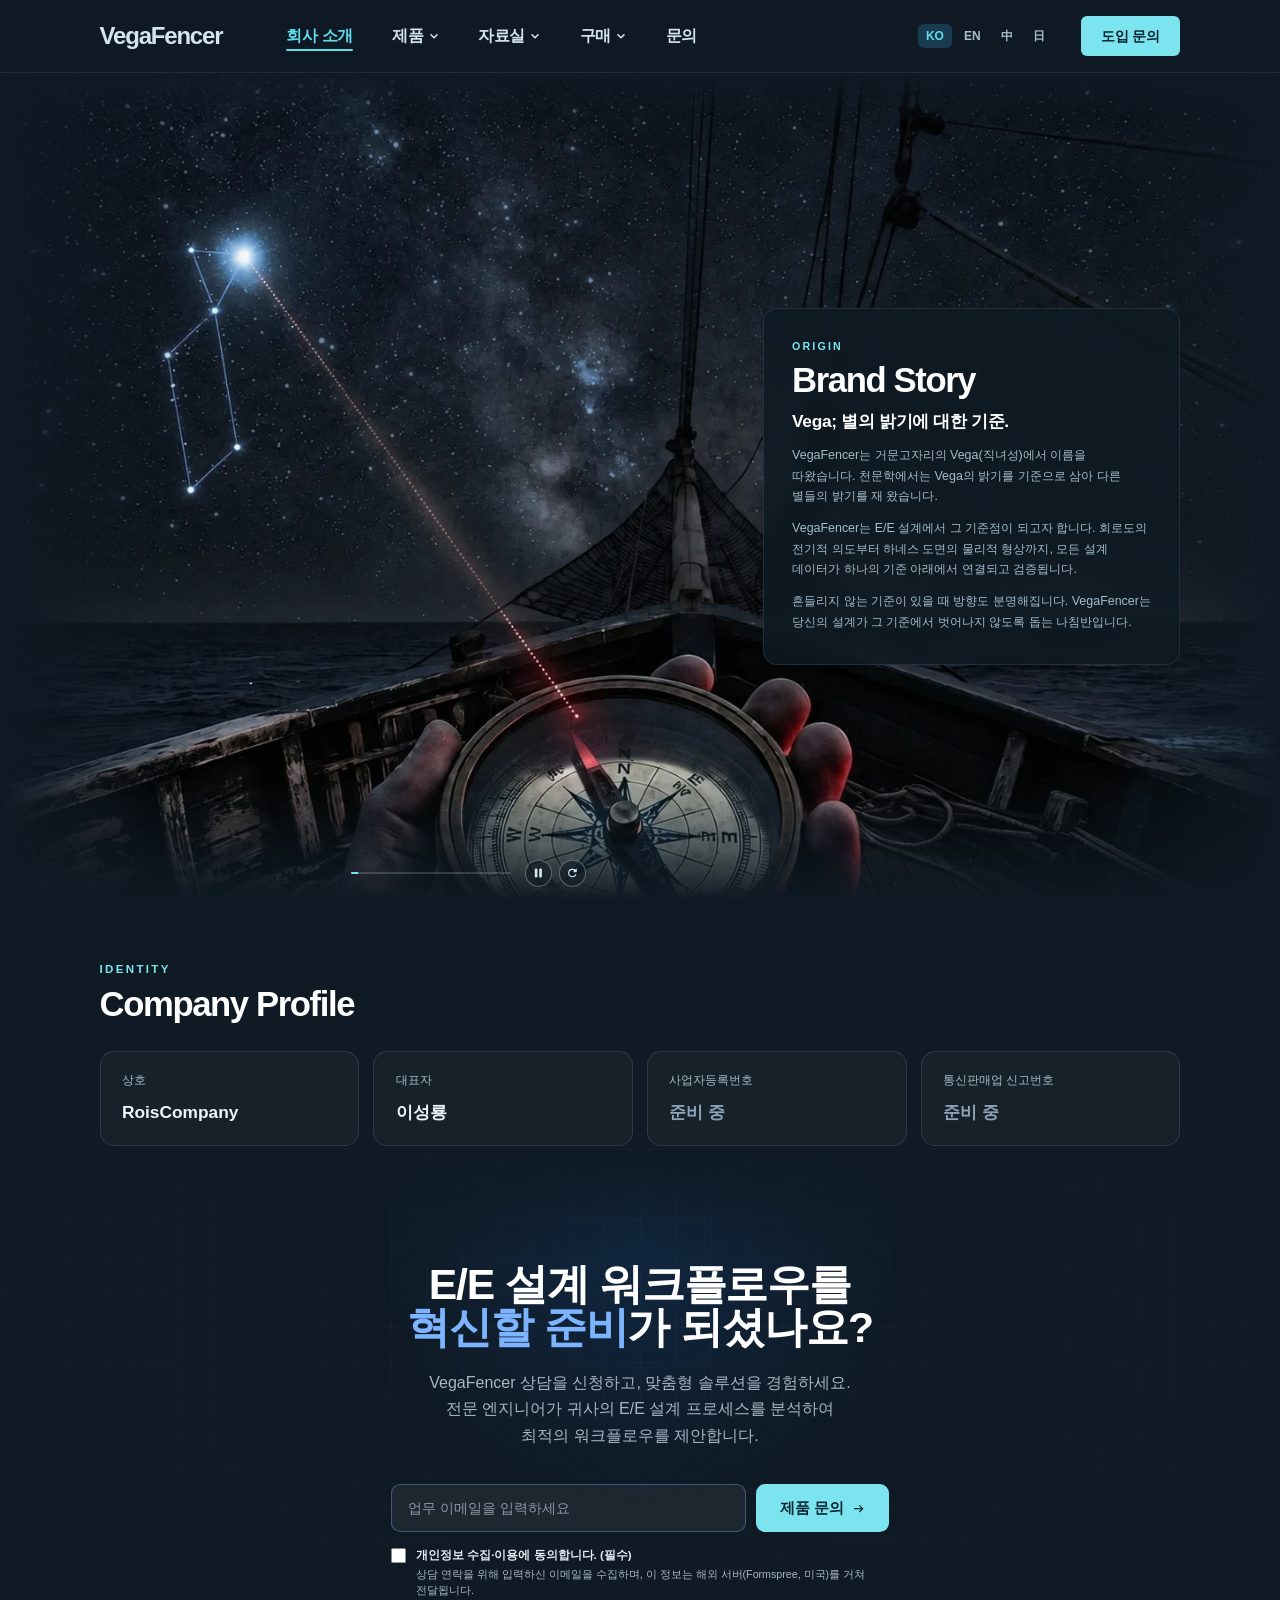
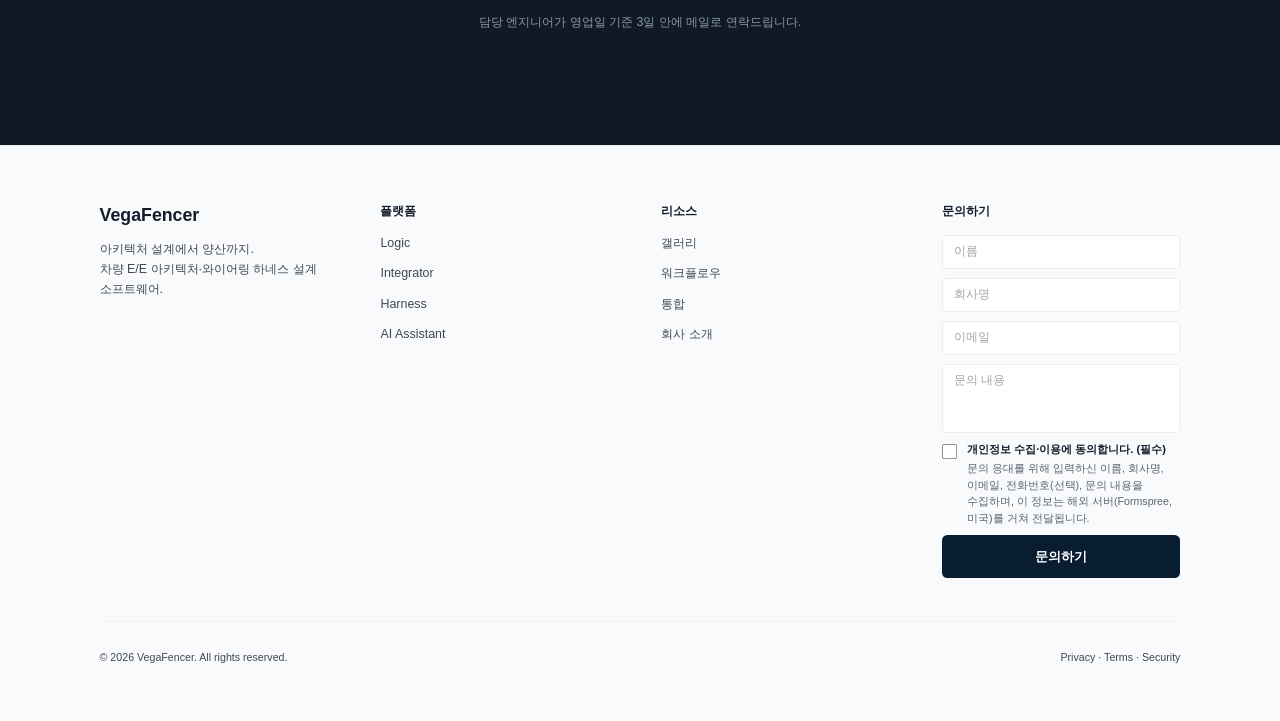
==== commit 895fa48f: "feat: 제품 페이지 히어로 — 남색 바탕에 문구만(Every connection engineered with intent. / VegaFencer / 제품 한 줄) - 홈 히어" ====
--- a/about.html
+++ b/about.html
@@ -28,11 +28,11 @@
 <link rel="apple-touch-icon" href="assets/img/apple-touch-icon.png">
 
 <link rel="stylesheet" href="assets/tailwind.css?v=8238d403">
-<link rel="stylesheet" href="assets/site.css?v=c947b180">
+<link rel="stylesheet" href="assets/site.css?v=6921df10">
 <link rel="stylesheet" href="assets/engineering.css?v=36b99b9d">
 </head>
 <body class="bg-surface antialiased" data-page="about">
-<script src="assets/header.js?v=04a1137d"></script>
+<script src="assets/header.js?v=1657c967"></script>
 <script src="assets/sections.js?v=0e36d543"></script>
 <main id="main" class="page-top about-night">
 <h1 class="sr-only" data-i18n="about_title">회사 소개</h1>
@@ -83,8 +83,8 @@
 
 <script src="assets/footer.js?v=e744ad20"></script>
 
-<script src="assets/i18n.js?v=07c632cc"></script>
-<script src="assets/site.js?v=28d5a19e"></script>
+<script src="assets/i18n.js?v=c8499500"></script>
+<script src="assets/site.js?v=2cf9b36f"></script>
 <script src="assets/engineering.js?v=e3dfa836"></script>
 <script src="assets/story.js?v=866edf38"></script>
 </body>
--- a/assets/site.css
+++ b/assets/site.css
@@ -1056,6 +1056,20 @@
   .hero-cat { font-size: 19px; white-space: normal; }   /* same steps as the section tagline (22 / 19px) */
 }
 
+/* Product page hero (2026-11-28): the home hero without the photo: one statement, then the name and a line about the product.
+   It sits inside the zoomed <main> on wide screens, so it cancels that zoom (its copy re-applies --hero-s like the home hero's). */
+.phero h1 { font-size: 56px; line-height: 1.06; max-width: 900px; }
+.phero h1 em { font-style: normal; color: #7cb4ff; }
+.phero-name { margin: 30px 0 0; font: 700 22px/1.35 Inter, sans-serif; letter-spacing: -.01em; color: #dce7ef; }
+.phero-sub { margin: 10px 0 0; max-width: 560px; font-size: 16px; }
+@media (min-width: 1101px) { body[data-page="product"] .phero { zoom: calc(1 / var(--hero-s, 1)); } }
+@media (max-width: 767px) {
+  .phero .hero-copy { margin-top: 0; padding-top: 36px; }
+  .phero h1 { font-size: 34px; }
+  .phero-br { display: none; }   /* the statement wraps on its own on phones */
+  .phero-name { margin-top: 22px; font-size: 19px; }
+  .phero-sub { font-size: 15px; }
+}
 .hero-bg.is-placed { opacity: 1; }
 @media (prefers-reduced-motion: reduce) { .hero-bg { transition: none; } }
 
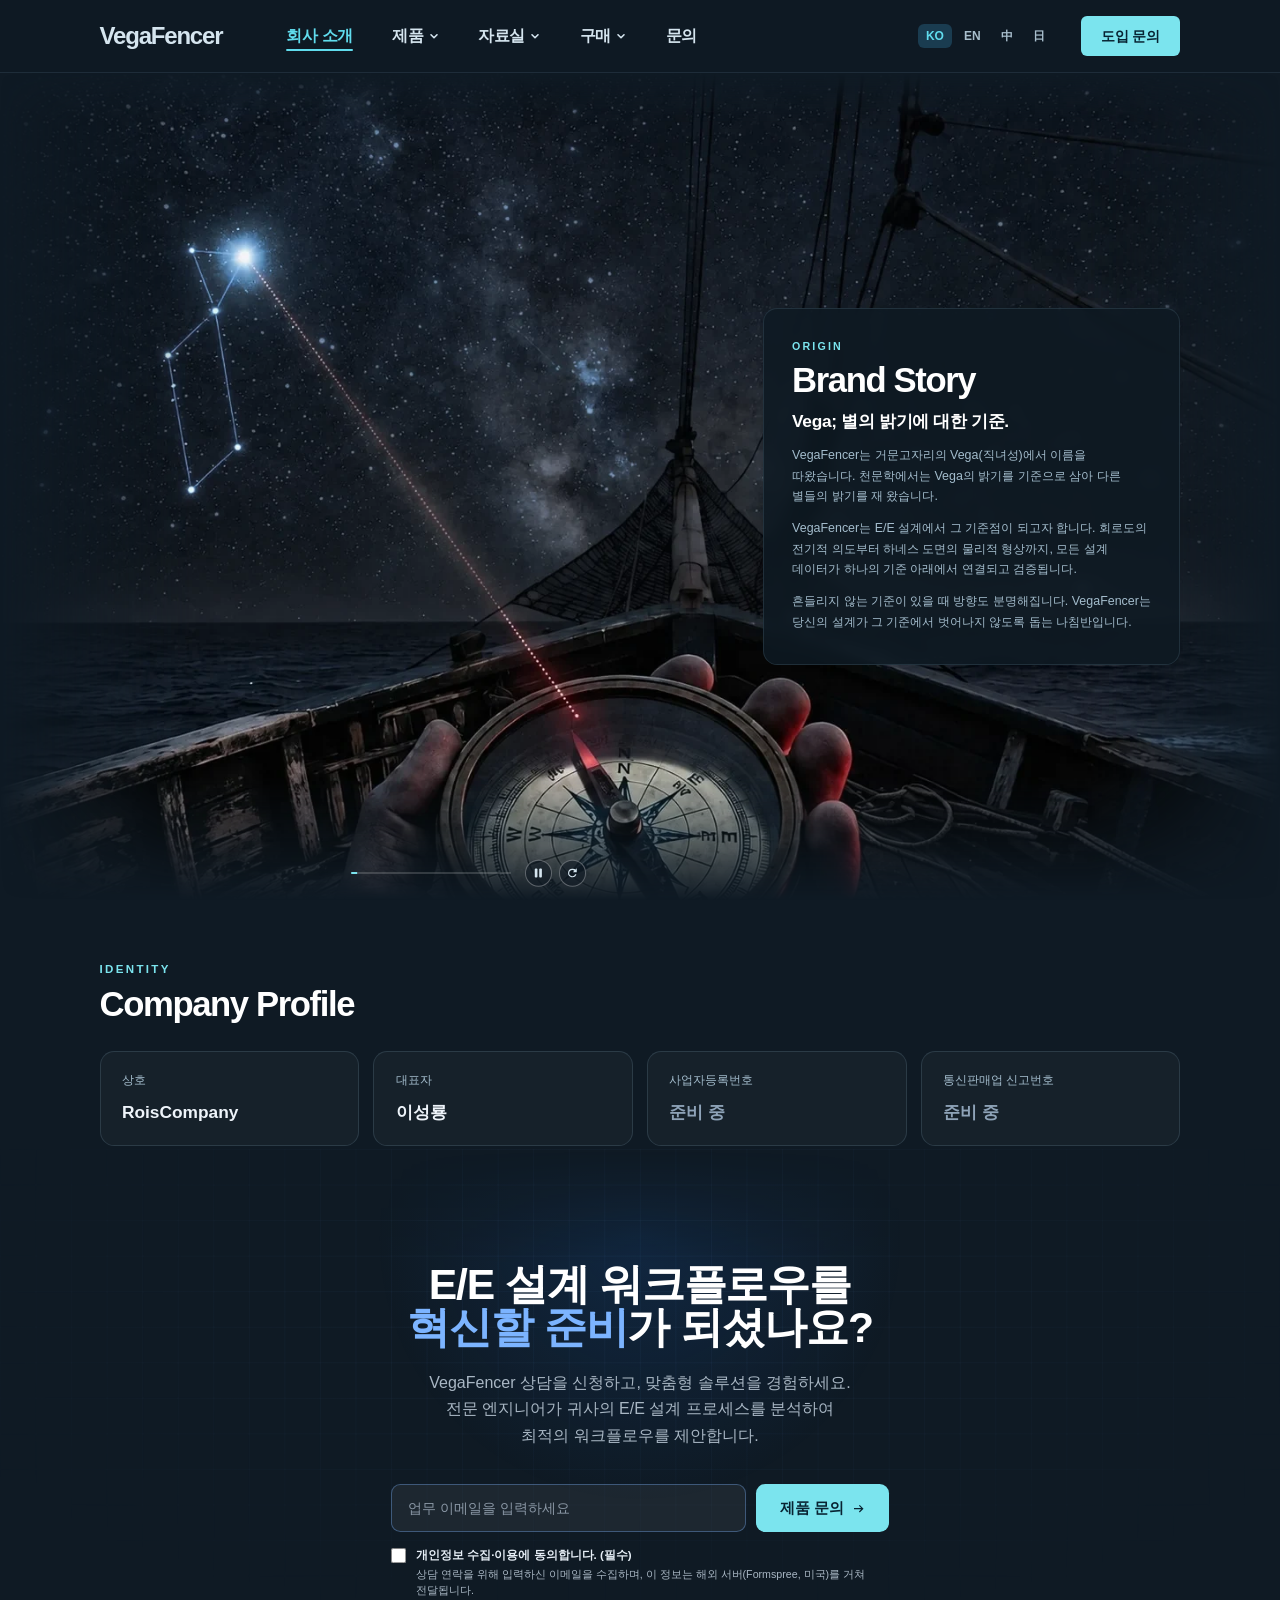
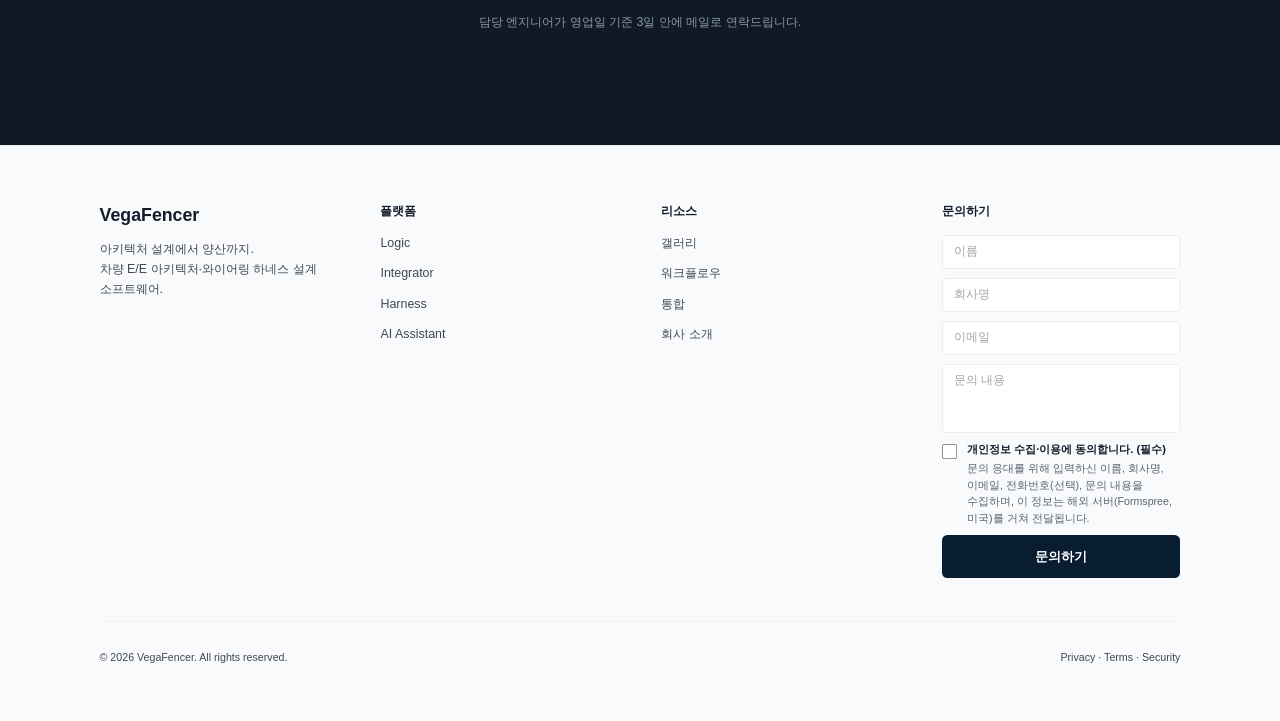
==== commit f7483698: "style: 제품 히어로 다듬기 — 소개 줄바꿈 균형·문장 사이 줄바꿈, 폰 제목 줄바꿈, 청사진 격자·글로 질감 - 소개: 한국어·중국어·일본어는 두 문장을 줄바꿈으로 나눔(폰에" ====
--- a/about.html
+++ b/about.html
@@ -28,7 +28,7 @@
 <link rel="apple-touch-icon" href="assets/img/apple-touch-icon.png">
 
 <link rel="stylesheet" href="assets/tailwind.css?v=8238d403">
-<link rel="stylesheet" href="assets/site.css?v=6921df10">
+<link rel="stylesheet" href="assets/site.css?v=664edd43">
 <link rel="stylesheet" href="assets/engineering.css?v=36b99b9d">
 </head>
 <body class="bg-surface antialiased" data-page="about">
@@ -83,7 +83,7 @@
 
 <script src="assets/footer.js?v=e744ad20"></script>
 
-<script src="assets/i18n.js?v=c8499500"></script>
+<script src="assets/i18n.js?v=427ec1b1"></script>
 <script src="assets/site.js?v=2cf9b36f"></script>
 <script src="assets/engineering.js?v=e3dfa836"></script>
 <script src="assets/story.js?v=866edf38"></script>
--- a/assets/site.css
+++ b/assets/site.css
@@ -1061,12 +1061,23 @@
 .phero h1 { font-size: 56px; line-height: 1.06; max-width: 900px; }
 .phero h1 em { font-style: normal; color: #7cb4ff; }
 .phero-name { margin: 30px 0 0; font: 700 22px/1.35 Inter, sans-serif; letter-spacing: -.01em; color: #dce7ef; }
-.phero-sub { margin: 10px 0 0; max-width: 560px; font-size: 16px; }
+.phero-sub { margin: 10px 0 0; max-width: 640px; font-size: 16px; text-wrap: balance; }   /* two even lines: no orphan word or character on the second */
+.phero-brm { display: none; }   /* phones only: "Every connection / engineered / with intent." (no lone "intent." on a third line) */
+/* the same faint blueprint grid and blue glow as the last CTA (.cta3), fading out from the empty right side, so the hero
+   is not a bare block of navy next to the text */
+.phero::before { content: ''; position: absolute; inset: 0; pointer-events: none;
+  background-image: linear-gradient(rgba(124, 180, 255, .05) 1px, transparent 1px), linear-gradient(90deg, rgba(124, 180, 255, .05) 1px, transparent 1px); background-size: 40px 40px;
+  -webkit-mask: radial-gradient(ellipse 55% 85% at 76% 52%, #000 12%, transparent 100%); mask: radial-gradient(ellipse 55% 85% at 76% 52%, #000 12%, transparent 100%); }
+.phero::after { content: ''; position: absolute; width: 640px; height: 640px; right: 6%; top: 50%; transform: translateY(-46%); border-radius: 50%; pointer-events: none;
+  background: radial-gradient(circle, rgba(26, 115, 232, .16) 0%, transparent 68%); }
 @media (min-width: 1101px) { body[data-page="product"] .phero { zoom: calc(1 / var(--hero-s, 1)); } }
 @media (max-width: 767px) {
   .phero .hero-copy { margin-top: 0; padding-top: 36px; }
   .phero h1 { font-size: 34px; }
-  .phero-br { display: none; }   /* the statement wraps on its own on phones */
+  .phero-br { display: none; }
+  .phero-brm { display: inline; }
+  .phero-brs { display: none; }   /* the two sentences just flow on phones */
+  .phero::after { right: -30%; width: 420px; height: 420px; }
   .phero-name { margin-top: 22px; font-size: 19px; }
   .phero-sub { font-size: 15px; }
 }
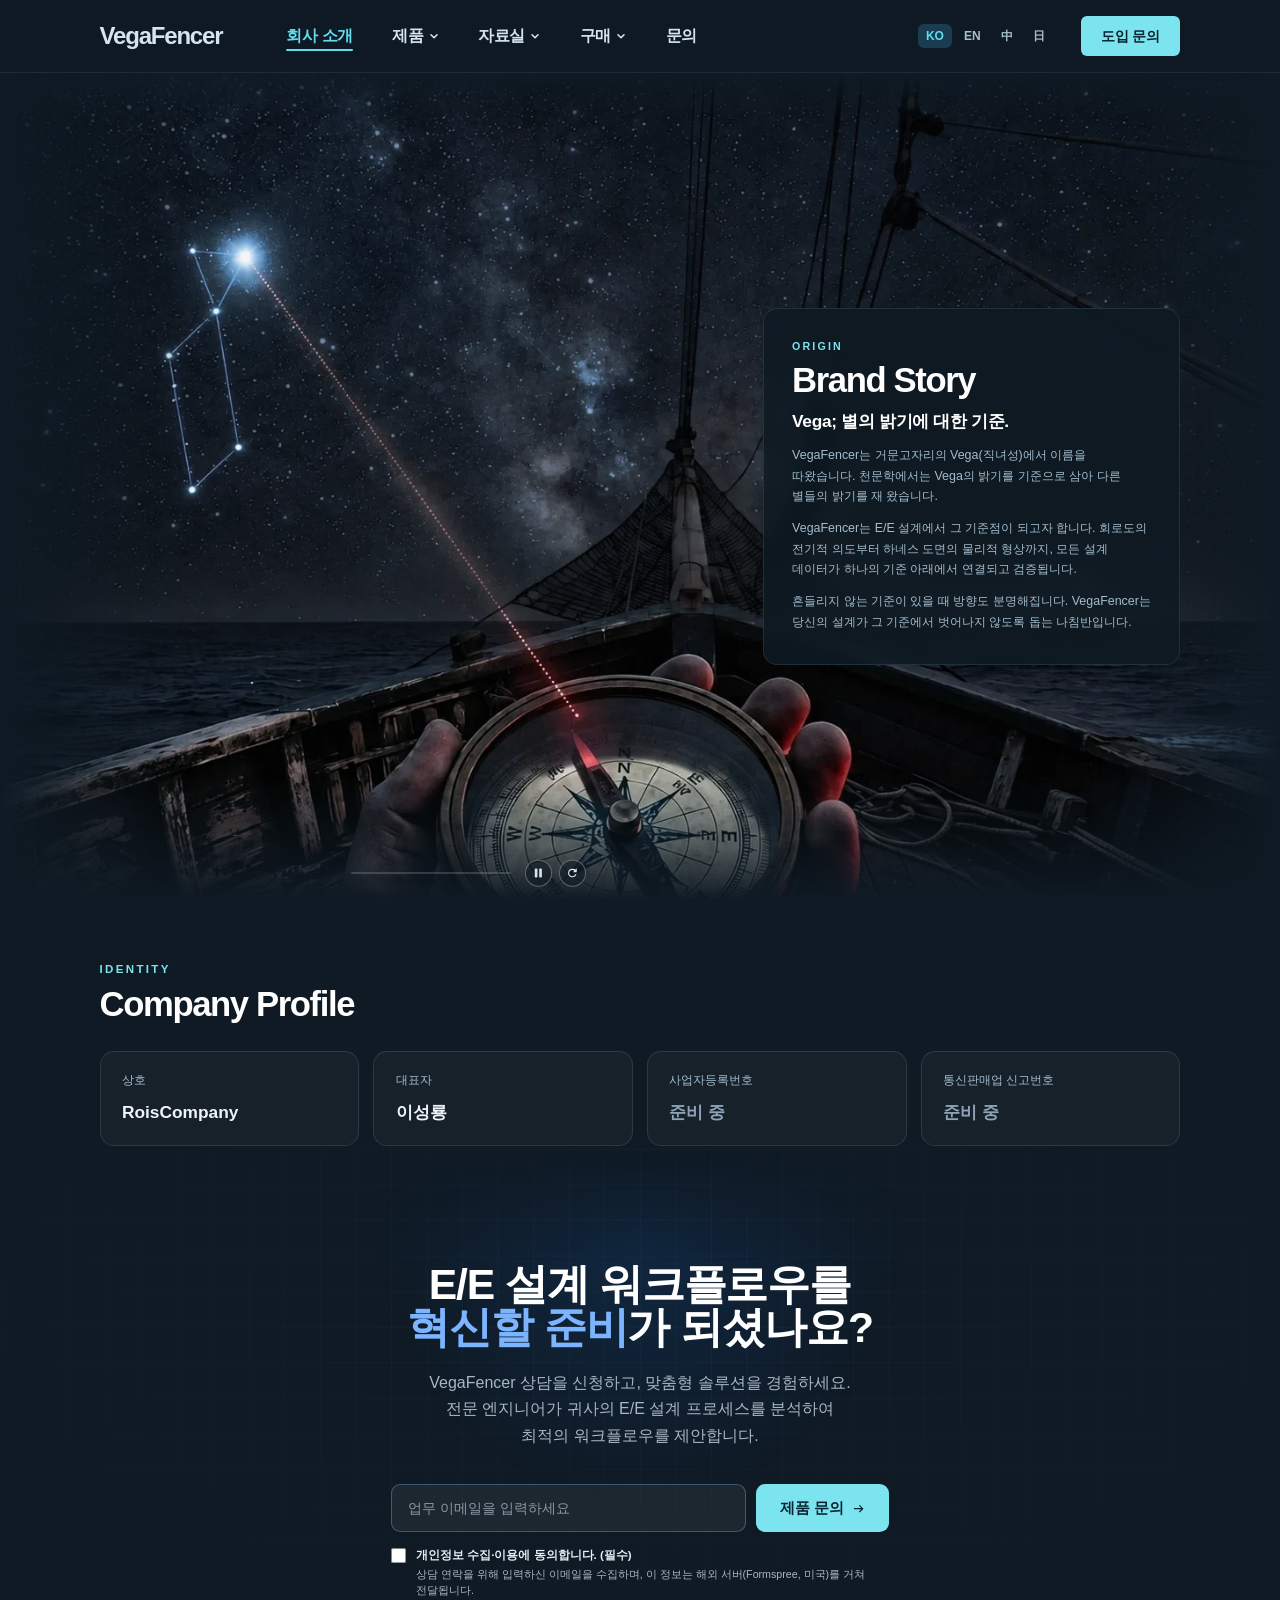
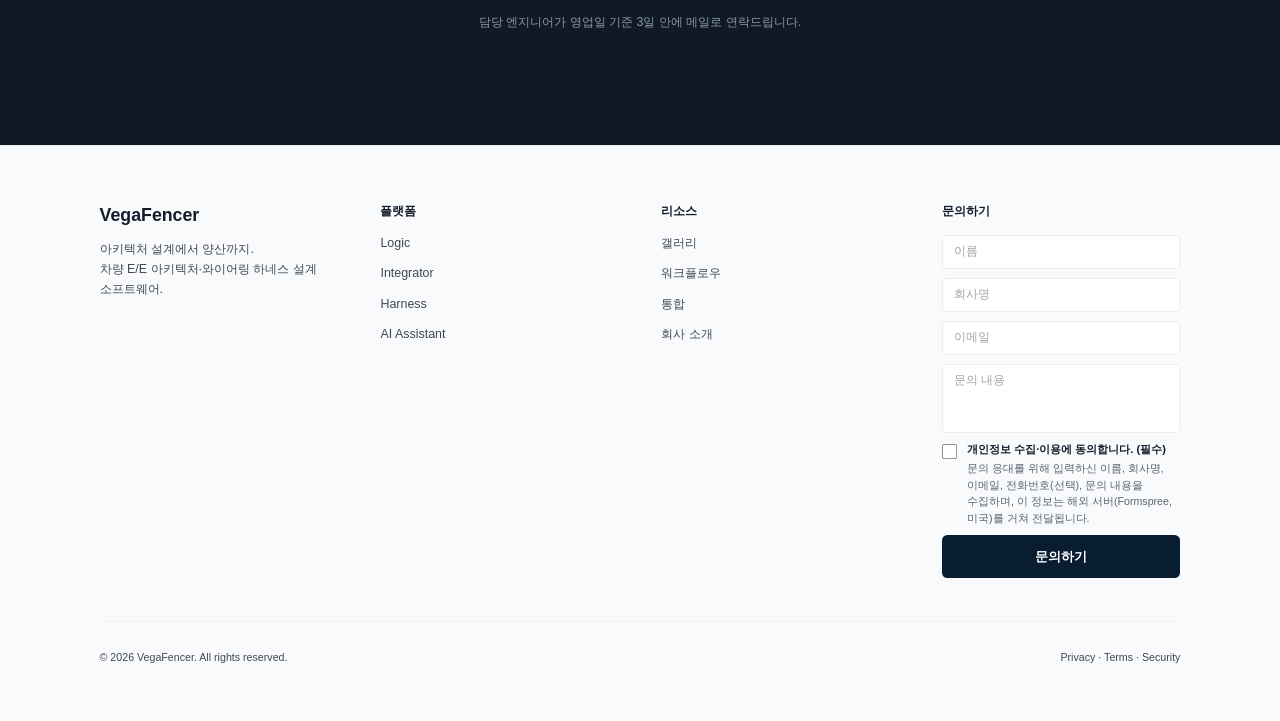
==== commit 5d2244fc: "style: 제품 히어로 여백 줄이기 — 높이 화면의 65%→50%(최소 400px), 제목 56→64px, 이름 24px, 소개 17px 1440x900에서 히어로 610→487" ====
--- a/about.html
+++ b/about.html
@@ -28,7 +28,7 @@
 <link rel="apple-touch-icon" href="assets/img/apple-touch-icon.png">
 
 <link rel="stylesheet" href="assets/tailwind.css?v=8238d403">
-<link rel="stylesheet" href="assets/site.css?v=664edd43">
+<link rel="stylesheet" href="assets/site.css?v=714b43c5">
 <link rel="stylesheet" href="assets/engineering.css?v=36b99b9d">
 </head>
 <body class="bg-surface antialiased" data-page="about">
--- a/assets/site.css
+++ b/assets/site.css
@@ -1058,10 +1058,12 @@
 
 /* Product page hero (2026-11-28): the home hero without the photo: one statement, then the name and a line about the product.
    It sits inside the zoomed <main> on wide screens, so it cancels that zoom (its copy re-applies --hero-s like the home hero's). */
-.phero h1 { font-size: 56px; line-height: 1.06; max-width: 900px; }
+.phero h1 { font-size: clamp(46px, 4.5vw, 64px); line-height: 1.06; max-width: 1000px; }
+/* shorter than the home hero (which has a photo to show): about 50% of the screen instead of 65%, so there is no empty band above and below the text */
+@media (min-width: 768px) { .phero { height: calc(var(--nav-h) + clamp(400px, (100svh - var(--nav-h)) * .5, 560px)); } }
 .phero h1 em { font-style: normal; color: #7cb4ff; }
-.phero-name { margin: 30px 0 0; font: 700 22px/1.35 Inter, sans-serif; letter-spacing: -.01em; color: #dce7ef; }
-.phero-sub { margin: 10px 0 0; max-width: 640px; font-size: 16px; text-wrap: balance; }   /* two even lines: no orphan word or character on the second */
+.phero-name { margin: 32px 0 0; font: 700 24px/1.35 Inter, sans-serif; letter-spacing: -.01em; color: #dce7ef; }
+.phero-sub { margin: 10px 0 0; max-width: 640px; font-size: 17px; text-wrap: balance; }   /* two even lines: no orphan word or character on the second */
 .phero-brm { display: none; }   /* phones only: "Every connection / engineered / with intent." (no lone "intent." on a third line) */
 /* the same faint blueprint grid and blue glow as the last CTA (.cta3), fading out from the empty right side, so the hero
    is not a bare block of navy next to the text */
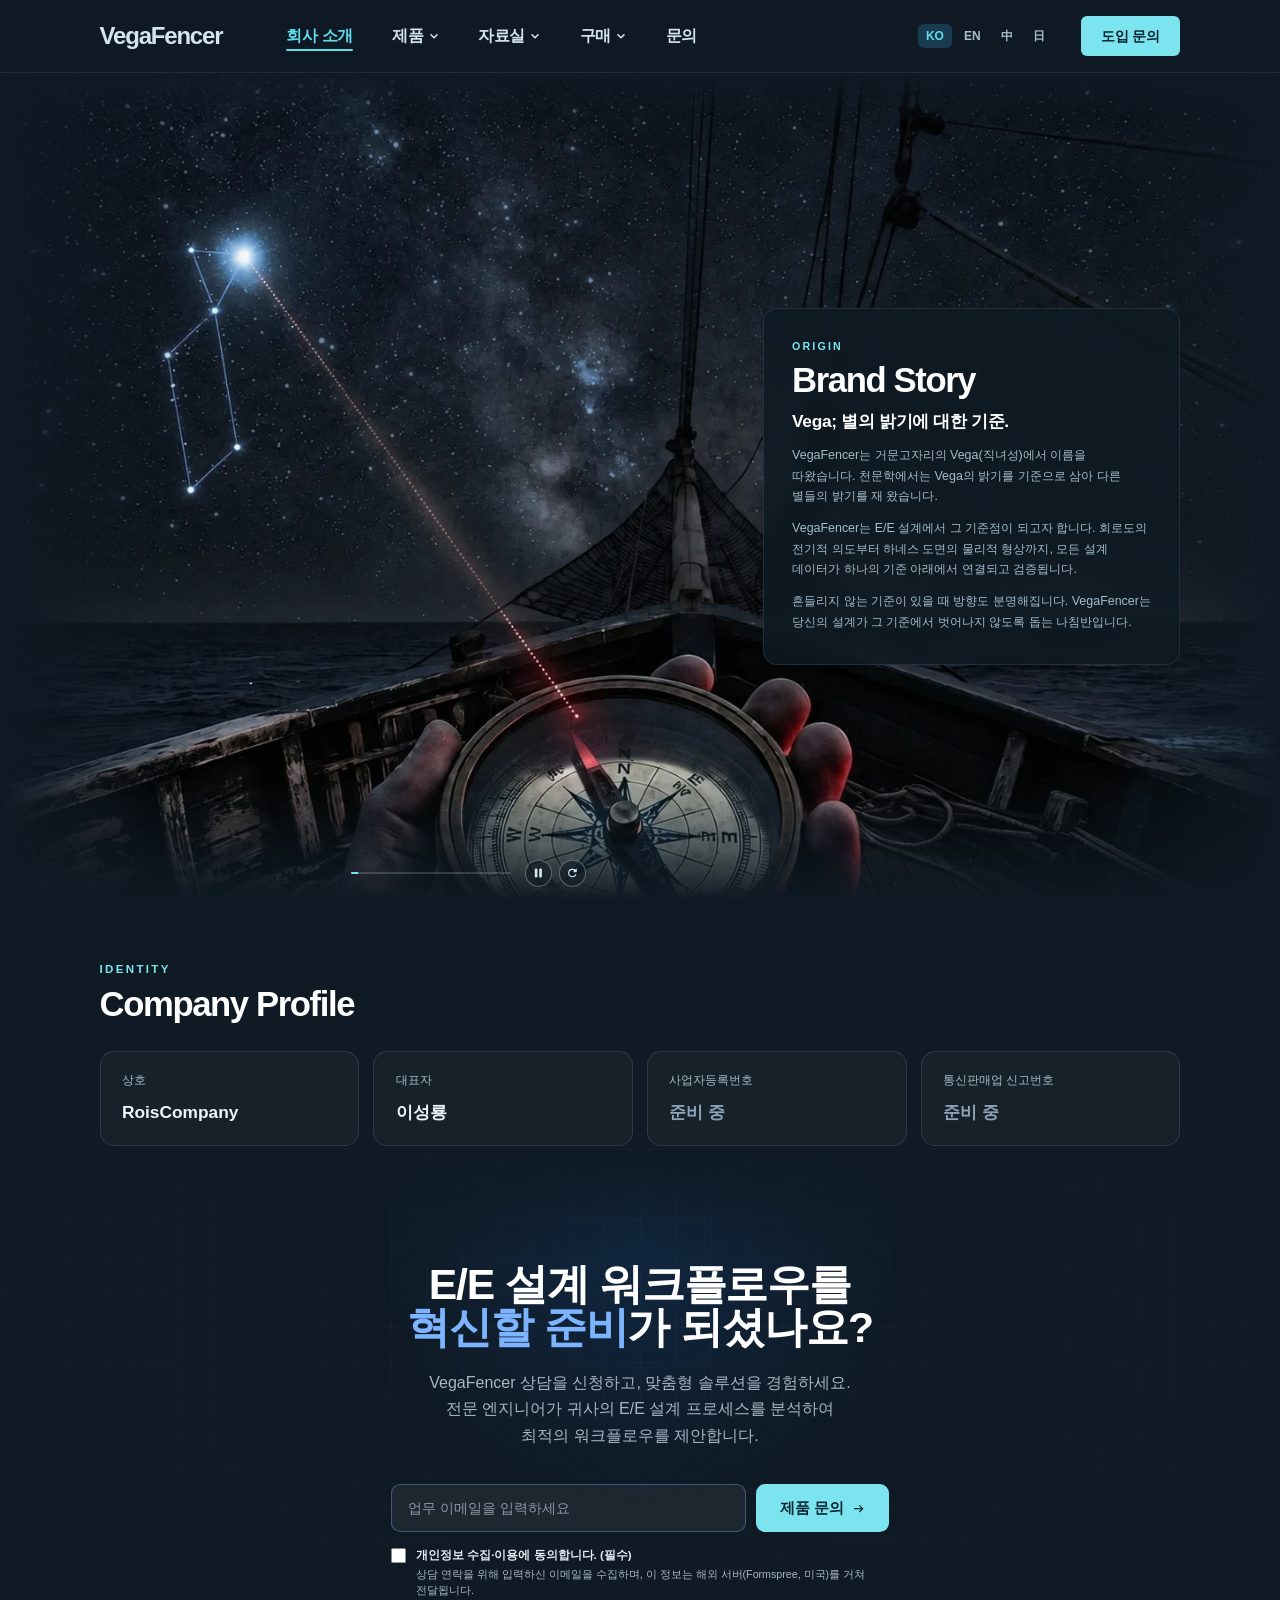
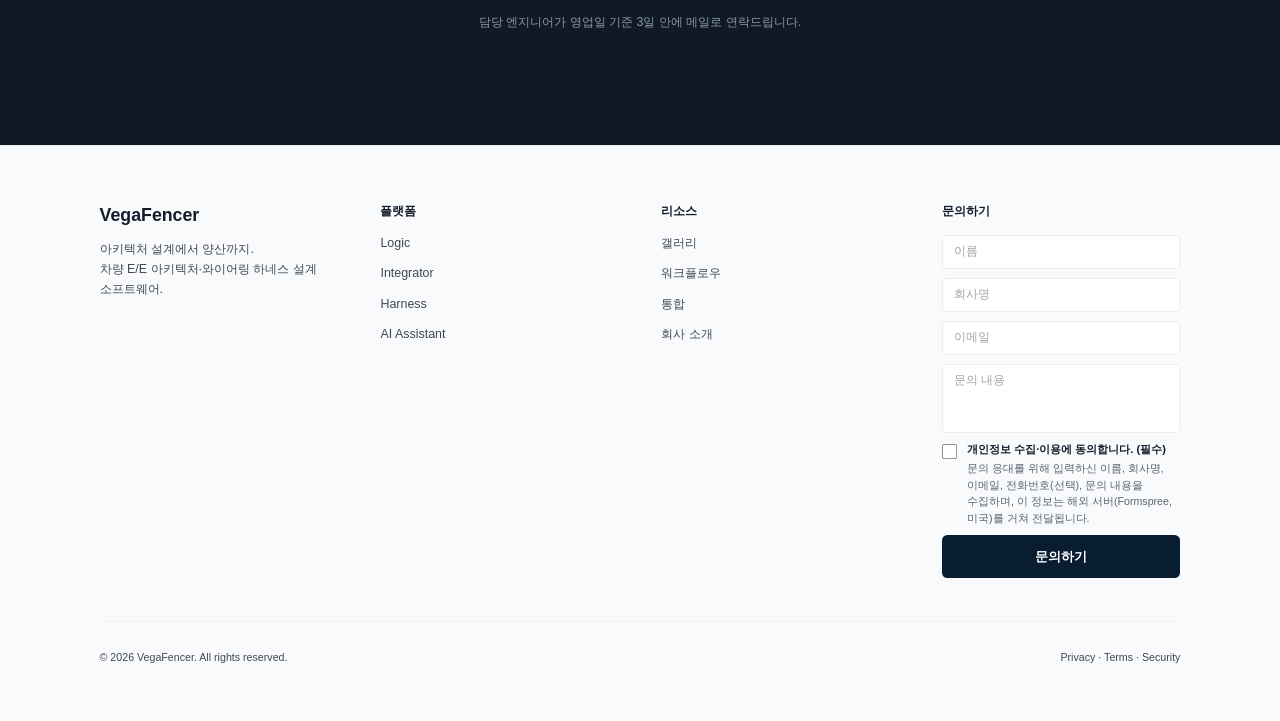
==== commit 988fbc7e: "style: 제품 히어로 — 아래 문구를 'VegaFencer: Software for Vehicle E/E Architecture·Wiring Harness Design' 한 줄" ====
--- a/about.html
+++ b/about.html
@@ -28,7 +28,7 @@
 <link rel="apple-touch-icon" href="assets/img/apple-touch-icon.png">
 
 <link rel="stylesheet" href="assets/tailwind.css?v=8238d403">
-<link rel="stylesheet" href="assets/site.css?v=714b43c5">
+<link rel="stylesheet" href="assets/site.css?v=2b5f2e66">
 <link rel="stylesheet" href="assets/engineering.css?v=36b99b9d">
 </head>
 <body class="bg-surface antialiased" data-page="about">
@@ -83,7 +83,7 @@
 
 <script src="assets/footer.js?v=e744ad20"></script>
 
-<script src="assets/i18n.js?v=427ec1b1"></script>
+<script src="assets/i18n.js?v=07c632cc"></script>
 <script src="assets/site.js?v=2cf9b36f"></script>
 <script src="assets/engineering.js?v=e3dfa836"></script>
 <script src="assets/story.js?v=866edf38"></script>
--- a/assets/site.css
+++ b/assets/site.css
@@ -1056,15 +1056,17 @@
   .hero-cat { font-size: 19px; white-space: normal; }   /* same steps as the section tagline (22 / 19px) */
 }
 
-/* Product page hero (2026-11-28): the home hero without the photo: one statement, then the name and a line about the product.
-   It sits inside the zoomed <main> on wide screens, so it cancels that zoom (its copy re-applies --hero-s like the home hero's). */
-.phero h1 { font-size: clamp(46px, 4.5vw, 64px); line-height: 1.06; max-width: 1000px; }
-/* shorter than the home hero (which has a photo to show): about 50% of the screen instead of 65%, so there is no empty band above and below the text */
-@media (min-width: 768px) { .phero { height: calc(var(--nav-h) + clamp(400px, (100svh - var(--nav-h)) * .5, 560px)); } }
+/* Product page hero (2026-11-28): the home hero without the photo: the statement, then one line with the name and what it is
+   (the home hero's category line, larger). It sits inside the zoomed <main> on wide screens, so it cancels that zoom (its
+   copy re-applies --hero-s like the home hero's). */
+.phero h1 { font-size: clamp(38px, 3.6vw, 52px); line-height: 1.08; max-width: 1000px; }
 .phero h1 em { font-style: normal; color: #7cb4ff; }
-.phero-name { margin: 32px 0 0; font: 700 24px/1.35 Inter, sans-serif; letter-spacing: -.01em; color: #dce7ef; }
-.phero-sub { margin: 10px 0 0; max-width: 640px; font-size: 17px; text-wrap: balance; }   /* two even lines: no orphan word or character on the second */
+.phero-name { margin: 26px 0 0; font: 500 clamp(18px, 1.8vw, 26px)/1.4 Inter, sans-serif; letter-spacing: -.015em; color: #bfd0dd; text-wrap: balance; }
+.phero-name b { font-weight: 700; color: #fff; }
 .phero-brm { display: none; }   /* phones only: "Every connection / engineered / with intent." (no lone "intent." on a third line) */
+/* no photo to show, so no height tied to the window: the text plus the same air above and below on every screen (72px at
+   scale 1, growing with the copy on wide screens) */
+@media (min-width: 768px) { .phero { height: auto; padding-top: calc(var(--nav-h) + 72px * var(--hero-s, 1)); padding-bottom: calc(72px * var(--hero-s, 1)); } }
 /* the same faint blueprint grid and blue glow as the last CTA (.cta3), fading out from the empty right side, so the hero
    is not a bare block of navy next to the text */
 .phero::before { content: ''; position: absolute; inset: 0; pointer-events: none;
@@ -1075,13 +1077,11 @@
 @media (min-width: 1101px) { body[data-page="product"] .phero { zoom: calc(1 / var(--hero-s, 1)); } }
 @media (max-width: 767px) {
   .phero .hero-copy { margin-top: 0; padding-top: 36px; }
-  .phero h1 { font-size: 34px; }
+  .phero h1 { font-size: 30px; }
   .phero-br { display: none; }
   .phero-brm { display: inline; }
-  .phero-brs { display: none; }   /* the two sentences just flow on phones */
   .phero::after { right: -30%; width: 420px; height: 420px; }
-  .phero-name { margin-top: 22px; font-size: 19px; }
-  .phero-sub { font-size: 15px; }
+  .phero-name { margin-top: 20px; font-size: 18px; }
 }
 .hero-bg.is-placed { opacity: 1; }
 @media (prefers-reduced-motion: reduce) { .hero-bg { transition: none; } }
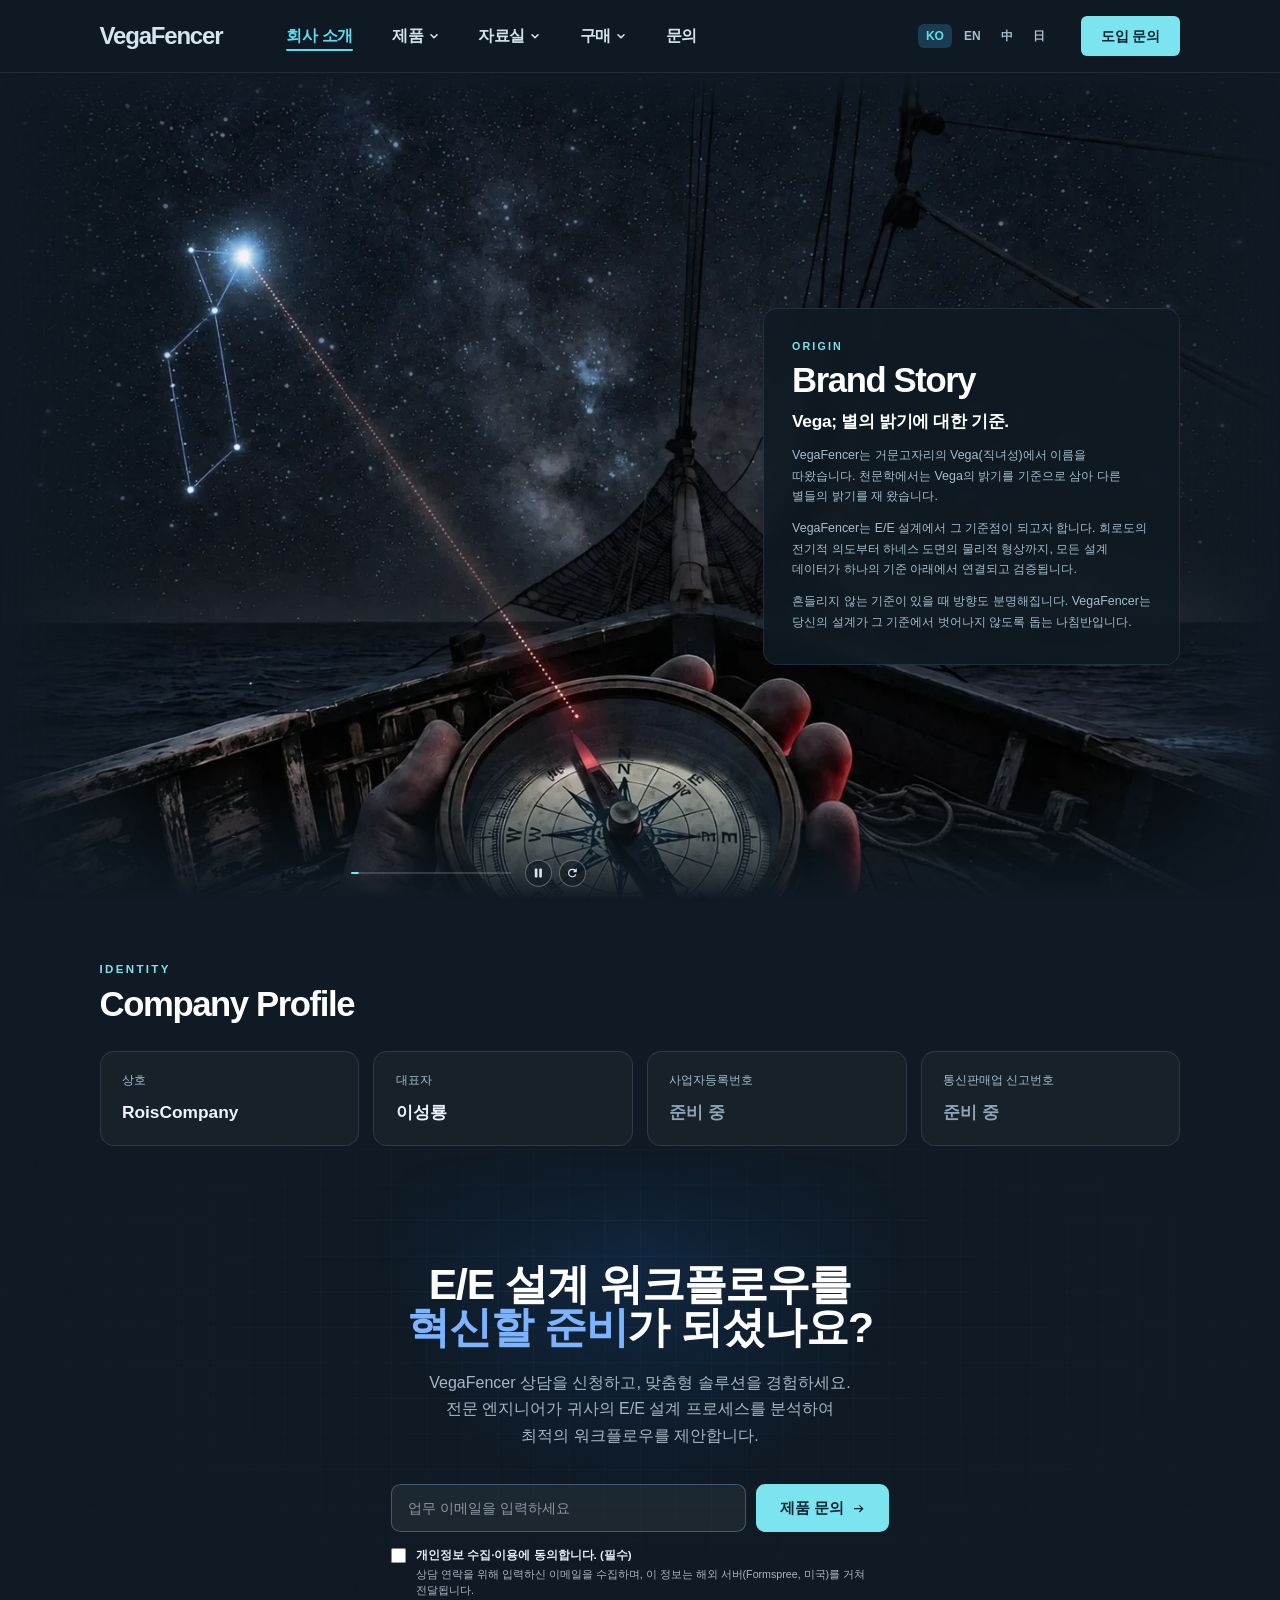
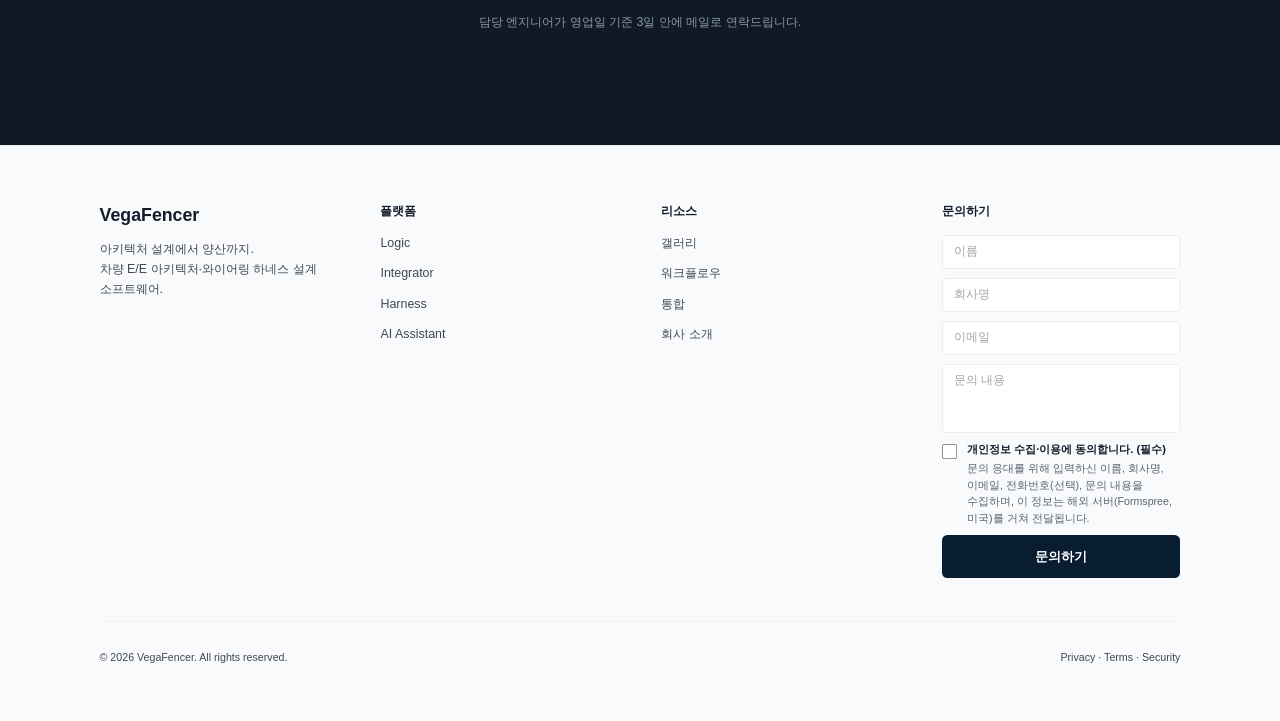
==== commit 3e1cf85d: "style: 제품 히어로 아래 여백 = Core Modules 윗 여백(글자 끝 기준 75px, 폰 57.5px) - 데스크톱: Core Modules 윗 패딩 96→73px(제품" ====
--- a/about.html
+++ b/about.html
@@ -28,7 +28,7 @@
 <link rel="apple-touch-icon" href="assets/img/apple-touch-icon.png">
 
 <link rel="stylesheet" href="assets/tailwind.css?v=8238d403">
-<link rel="stylesheet" href="assets/site.css?v=2b5f2e66">
+<link rel="stylesheet" href="assets/site.css?v=71765353">
 <link rel="stylesheet" href="assets/engineering.css?v=36b99b9d">
 </head>
 <body class="bg-surface antialiased" data-page="about">
--- a/assets/site.css
+++ b/assets/site.css
@@ -1067,6 +1067,9 @@
 /* no photo to show, so no height tied to the window: the text plus the same air above and below on every screen (72px at
    scale 1, growing with the copy on wide screens) */
 @media (min-width: 768px) { .phero { height: auto; padding-top: calc(var(--nav-h) + 72px * var(--hero-s, 1)); padding-bottom: calc(72px * var(--hero-s, 1)); } }
+/* Core Modules right under the hero: its top air is the hero's bottom air (both 75px from the edge to the ink: 72px hero padding,
+   73px here + 2px inside the kicker's box). Home and the phone layout (48px both) keep their own. */
+@media (min-width: 768px) { body[data-page="product"] #product { padding-top: 73px; } }
 /* the same faint blueprint grid and blue glow as the last CTA (.cta3), fading out from the empty right side, so the hero
    is not a bare block of navy next to the text */
 .phero::before { content: ''; position: absolute; inset: 0; pointer-events: none;
@@ -1077,6 +1080,7 @@
 @media (min-width: 1101px) { body[data-page="product"] .phero { zoom: calc(1 / var(--hero-s, 1)); } }
 @media (max-width: 767px) {
   .phero .hero-copy { margin-top: 0; padding-top: 36px; }
+  .phero { padding-bottom: 54.5px; }   /* ink -> edge 57.5px, the phone section rhythm; Core Modules' 48px + its kicker box = 57.5px below the edge */
   .phero h1 { font-size: 30px; }
   .phero-br { display: none; }
   .phero-brm { display: inline; }
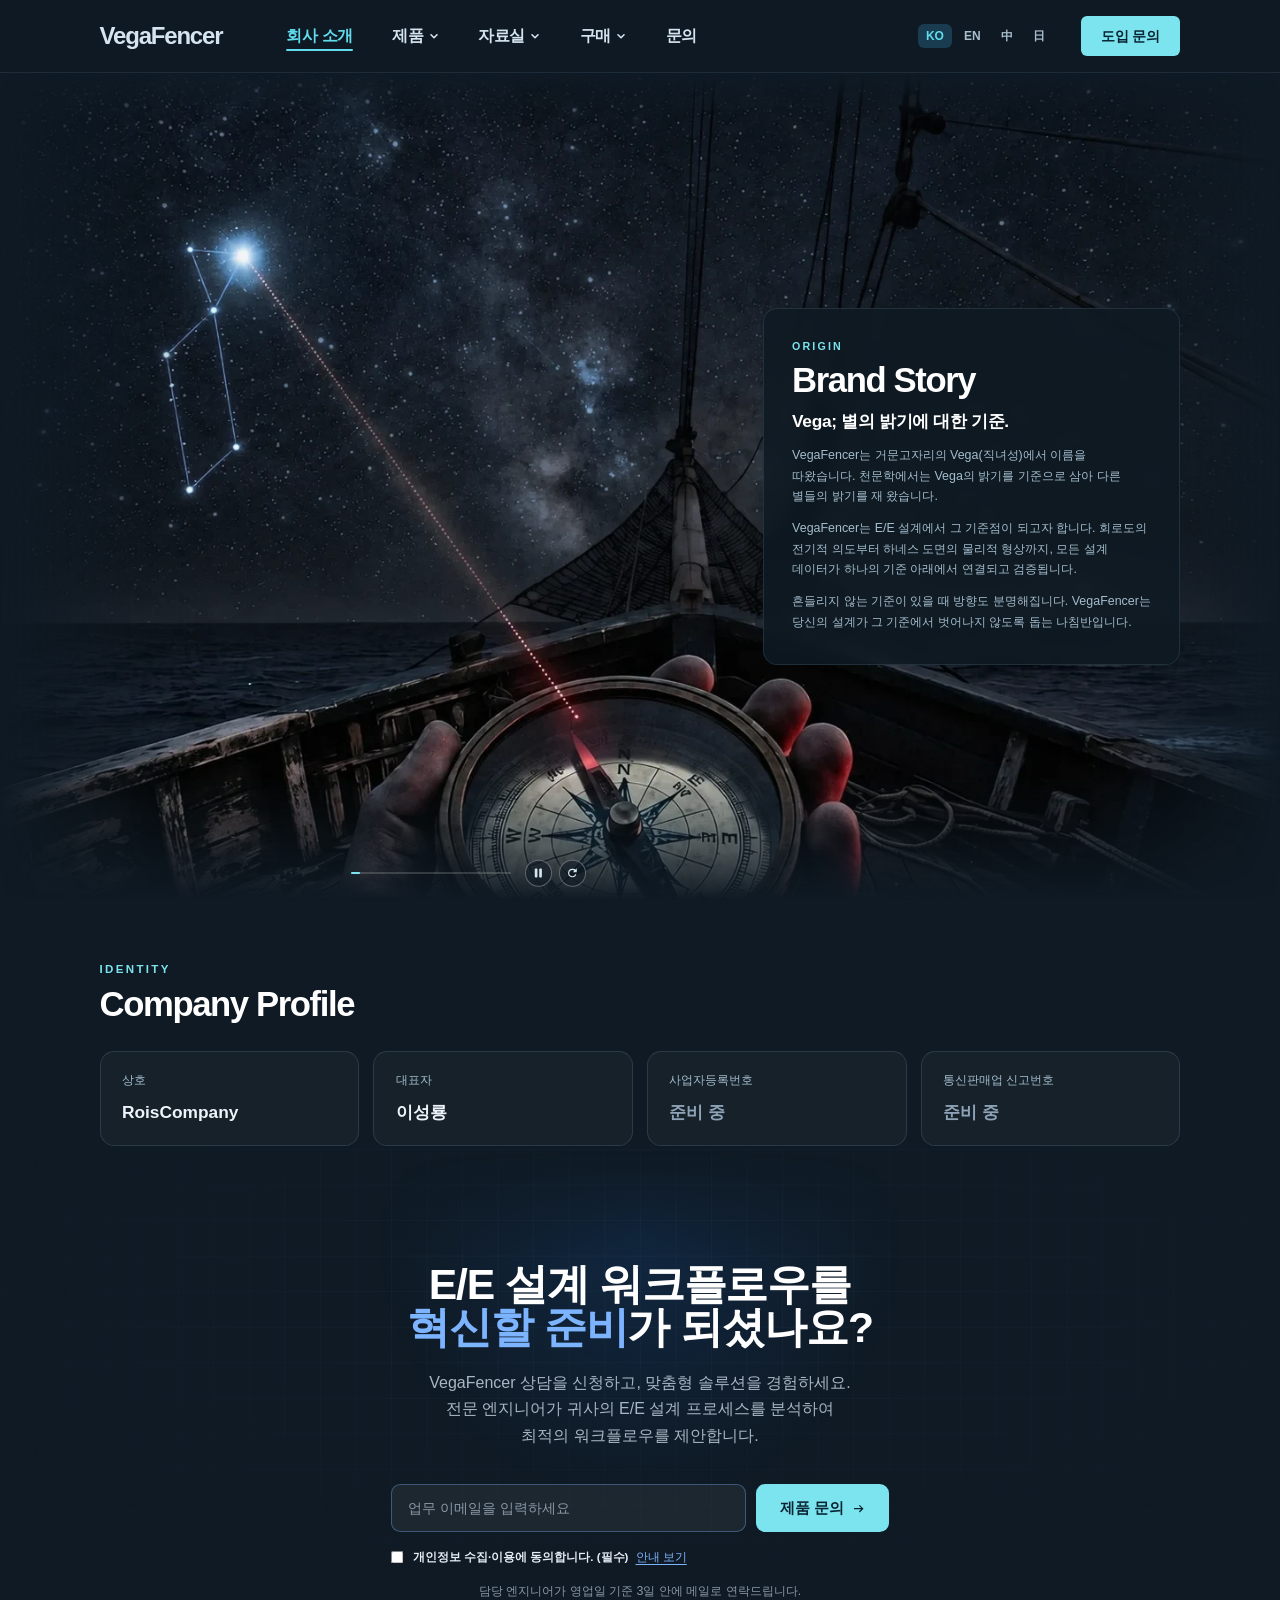
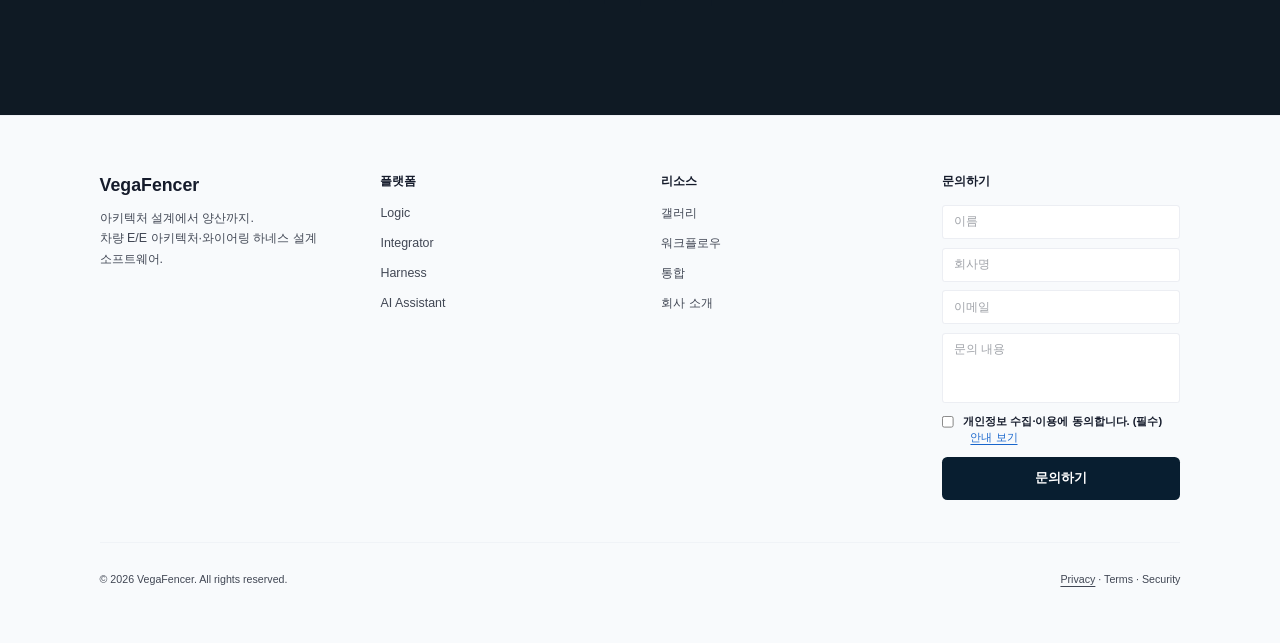
==== commit 35cc2f94: "feat: 개인정보 동의 — 체크박스를 글자 크기(1.1em)에 맞추고 아래 부가설명을 없애 /privacy 안내 페이지로 옮김 - 동의줄(푸터 폼·문의 페이지·마지막 CTA): " ====
--- a/about.html
+++ b/about.html
@@ -28,12 +28,12 @@
 <link rel="apple-touch-icon" href="assets/img/apple-touch-icon.png">
 
 <link rel="stylesheet" href="assets/tailwind.css?v=8238d403">
-<link rel="stylesheet" href="assets/site.css?v=71765353">
-<link rel="stylesheet" href="assets/engineering.css?v=36b99b9d">
+<link rel="stylesheet" href="assets/site.css?v=231aad3a">
+<link rel="stylesheet" href="assets/engineering.css?v=eb11cbec">
 </head>
 <body class="bg-surface antialiased" data-page="about">
-<script src="assets/header.js?v=1657c967"></script>
-<script src="assets/sections.js?v=0e36d543"></script>
+<script src="assets/header.js?v=c3b61061"></script>
+<script src="assets/sections.js?v=57fcf874"></script>
 <main id="main" class="page-top about-night">
 <h1 class="sr-only" data-i18n="about_title">회사 소개</h1>
 
@@ -81,9 +81,9 @@
 <script src="assets/section.js?v=75b55412" data-section="cta"></script>
 </main>
 
-<script src="assets/footer.js?v=e744ad20"></script>
+<script src="assets/footer.js?v=808408e2"></script>
 
-<script src="assets/i18n.js?v=07c632cc"></script>
+<script src="assets/i18n.js?v=e81920eb"></script>
 <script src="assets/site.js?v=2cf9b36f"></script>
 <script src="assets/engineering.js?v=e3dfa836"></script>
 <script src="assets/story.js?v=866edf38"></script>
--- a/assets/site.css
+++ b/assets/site.css
@@ -1160,15 +1160,30 @@
 /* ---- Consent box under every form (2026-11-27): "I agree to the collection and use of my personal information" with
    what is collected and that it passes through a server abroad (Formspree). Light by default; the footer's form is
    small, the last CTA (navy) has its own colours in engineering.css. ---- */
-.consent { display: flex; gap: 10px; align-items: flex-start; text-align: left; cursor: pointer; }
-.consent input { flex: none; width: 18px; height: 18px; margin: 2px 0 0; padding: 0; accent-color: #1a73e8; cursor: pointer; }
+/* Consent line (2026-11-28): the checkbox is as big as the text (1.1em) and sits level with its first line; the small print under it is
+   gone (the notice is on /privacy, linked at the end of the line). 3px above and below the one-line text make a 24px target (WCAG 2.2). */
+.consent { display: flex; gap: 10px; align-items: flex-start; text-align: left; cursor: pointer; padding-block: 3px; min-height: 24px; font: 400 13px/1.4 'Manrope', 'Noto Sans KR', sans-serif; }
+.consent input { flex: none; width: 1.1em; height: 1.1em; margin: calc((1.4em - 1.1em) / 2) 0 0; padding: 0; font-size: inherit; accent-color: #1a73e8; cursor: pointer; }
 .consent input:focus-visible { outline: 2px solid #1a73e8; outline-offset: 2px; box-shadow: none; }
-.consent b { display: block; font: 600 13px/1.4 'Manrope', 'Noto Sans KR', sans-serif; color: #151b2b; }
-.consent small { display: block; margin-top: 3px; font: 400 12px/1.55 'Manrope', 'Noto Sans KR', sans-serif; color: #5b6572; }
+.consent b { display: inline; font-weight: 600; color: #151b2b; }
+.consent-more { margin-left: 8px; font-weight: 500; color: #1765cc; text-decoration: underline; text-underline-offset: 3px; white-space: nowrap; }
+.consent-more:hover { color: #0f4fa3; }
+.consent-more:focus-visible { outline: 2px solid #1765cc; outline-offset: 2px; border-radius: 2px; }
 .contact-form label.consent { display: flex; gap: 10px; font-weight: inherit; }   /* beats the form's grid labels */
-.contact-form .consent input { width: 18px; padding: 0; border-radius: 4px; }
-.footer-contact .consent b { font-size: 12.5px; }
-.footer-contact .consent small { font-size: 12px; }
+.contact-form .consent input { width: 1.1em; padding: 0; border-radius: 4px; }
+.footer-contact .consent { font-size: 12.5px; }
+#contactForm .consent input { width: 1.1em; height: 1.1em; padding: 0; font-size: inherit; }   /* not the phone rule that enlarges the form's text fields (#contactForm input) */
+
+footer [data-i18n-html="footer_legal"] a { text-decoration: underline; text-underline-offset: 3px; }
+footer [data-i18n-html="footer_legal"] a:hover { color: #1765cc; }
+footer [data-i18n-html="footer_legal"] a:focus-visible { outline: 2px solid #1765cc; outline-offset: 2px; border-radius: 2px; }
+
+/* Notice on personal information (privacy.html) */
+.priv-list { margin: 36px 0 0; display: grid; gap: 14px; }
+.priv-list > div { background: #fff; border: 1px solid #dfe5eb; border-radius: 14px; padding: 22px 26px; }
+.priv-list dt { font: 700 16px/1.4 Inter, 'Noto Sans KR', sans-serif; color: #151b2b; }
+.priv-list dd { margin: 8px 0 0; font: 400 15px/1.7 Manrope, 'Noto Sans KR', sans-serif; color: #414754; }
+@media (max-width: 767px) { .priv-list > div { padding: 18px 20px; } .priv-list dd { font-size: 14px; } }
 
 /* ---- About page: progress bar under the Brand Story animation (story.js), with pause / play and replay buttons ---- */
 .story-ctl { position: absolute; z-index: 3; width: 180px; transform: translateX(-50%); transition: opacity .35s, visibility 0s; }   /* only the bar is centred; the buttons hang to its right */
--- a/assets/engineering.css
+++ b/assets/engineering.css
@@ -339,7 +339,7 @@
   .lang-btn::after { content: ''; position: absolute; inset: -10px 0; } /* height by hit area: the header stays as thin */
   footer div.flex.flex-col.gap-2\.5 { gap: 0; }
   footer div.flex.flex-col.gap-2\.5 > a { min-height: 44px; display: flex; align-items: center; }
-  footer #contactForm input:not(.hp-field) { min-height: 44px; }
+  footer #contactForm input:not(.hp-field):not([type="checkbox"]) { min-height: 44px; }   /* the checkbox is the size of its text; its whole line is the tap target */
 }
 /* Module tags carry inline colours; darker ink keeps the same hue at ≥ 4.5:1 on their tints. */
 [data-i18n="mod_logic_tag"] { color: #1557b0 !important; }
@@ -543,6 +543,8 @@
 body[data-page="product"] :is(#product, #logic, #harness, #variant, #cta-ask, #multiuser, #plans) { background: var(--eng-paper); }
 body[data-page="product"] :is(#interface, #integrator, #drc, #power, #library, #ai, #bridge) { background: #fff; }
 body[data-page="product"] #product > div > .grid > a { background: #fff; }
+/* Notice on personal information: the site's paper tone (the template colour is a lavender tint) */
+body[data-page="privacy"] #privacy { background: var(--eng-paper); }
 /* Home, wide desktop: everything below the hero grows with the screen by the same factor as the hero and header
    (--hero-s, 1x at 1440 x 790), so on a big monitor the sections keep the proportions designed at 1440 instead of
    sitting small in the middle. zoom (not transform) so the page length grows with it. */
@@ -924,7 +926,7 @@
 .cta3-form .consent input { accent-color: #7be4ee; }
 .cta3-form .consent input:focus-visible { outline-color: #7cb4ff; }
 .cta3-form .consent b { color: #e6eef6; }
-.cta3-form .consent small { color: #a9b7c4; }
+.cta3-form .consent-more { color: #7cb4ff; }
 .cta3-input { min-width: 0; height: 54px; padding: 0 18px; border-radius: 10.5px; border: 1px solid rgba(124, 180, 255, .35); background: rgba(255, 255, 255, .06); color: #fff; font: 400 16px Inter, 'Noto Sans KR', sans-serif; }
 .cta3-input::placeholder { color: #8a97a5; }
 .cta3-input:focus { outline: 2px solid #7cb4ff; outline-offset: 2px; }
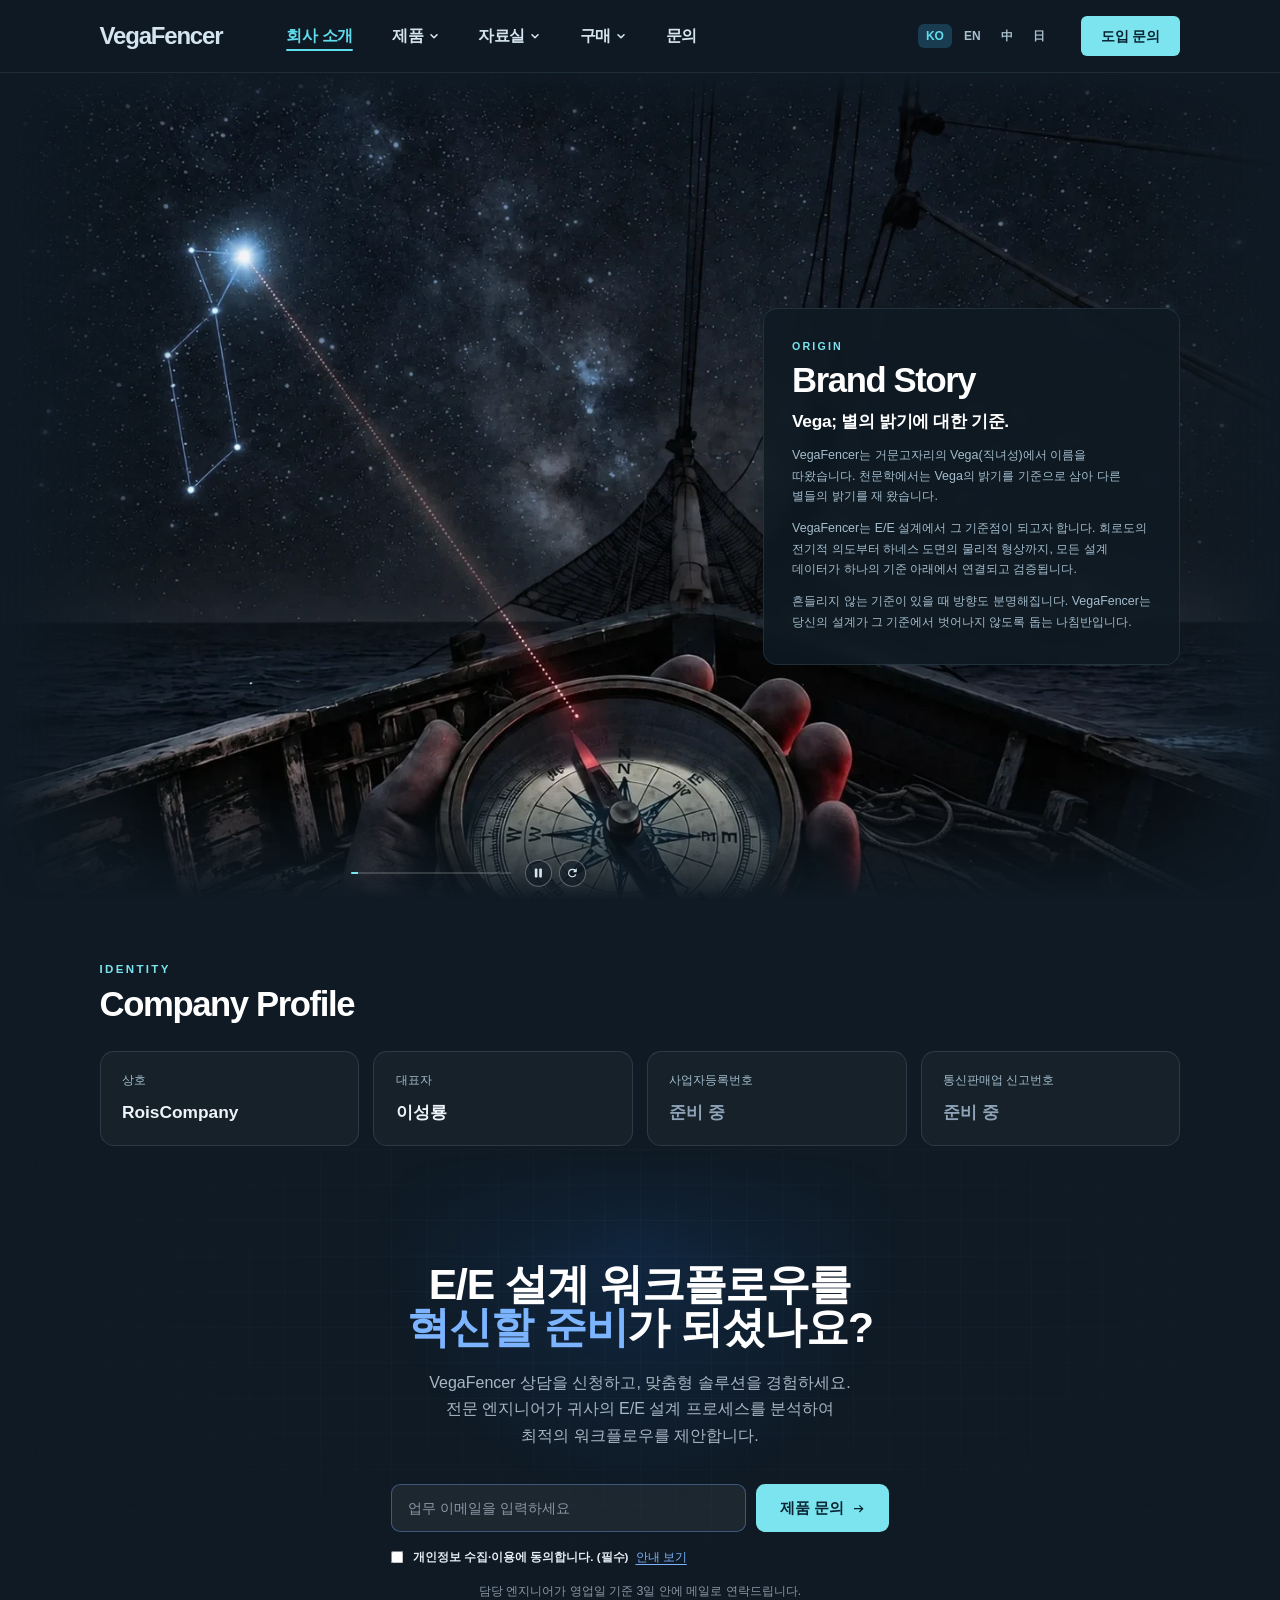
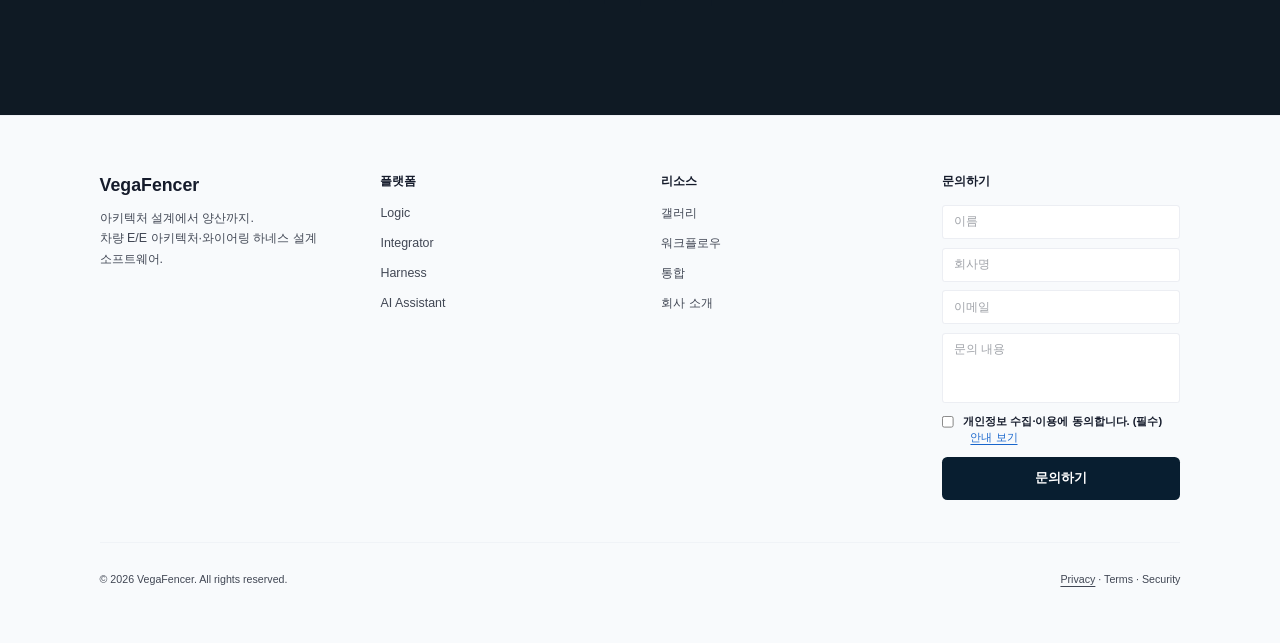
==== commit 981df49b: "feat: 구매 탭의 요금제 섹션을 홈 CTA 2(plans, 공유 섹션)로 교체 - pricing.html: 옛 자리표시 카드(Standard·Professional·Enterp" ====
--- a/about.html
+++ b/about.html
@@ -29,10 +29,10 @@
 
 <link rel="stylesheet" href="assets/tailwind.css?v=8238d403">
 <link rel="stylesheet" href="assets/site.css?v=231aad3a">
-<link rel="stylesheet" href="assets/engineering.css?v=eb11cbec">
+<link rel="stylesheet" href="assets/engineering.css?v=424b3538">
 </head>
 <body class="bg-surface antialiased" data-page="about">
-<script src="assets/header.js?v=c3b61061"></script>
+<script src="assets/header.js?v=a09c8fec"></script>
 <script src="assets/sections.js?v=57fcf874"></script>
 <main id="main" class="page-top about-night">
 <h1 class="sr-only" data-i18n="about_title">회사 소개</h1>
--- a/assets/engineering.css
+++ b/assets/engineering.css
@@ -545,6 +545,8 @@
 body[data-page="product"] #product > div > .grid > a { background: #fff; }
 /* Notice on personal information: the site's paper tone (the template colour is a lavender tint) */
 body[data-page="privacy"] #privacy { background: var(--eng-paper); }
+/* Pricing page: the plans section on the paper tone, the navy CTA under it (as on the home page) */
+body[data-page="pricing"] #plans { background: var(--eng-paper); }
 /* Home, wide desktop: everything below the hero grows with the screen by the same factor as the hero and header
    (--hero-s, 1x at 1440 x 790), so on a big monitor the sections keep the proportions designed at 1440 instead of
    sitting small in the middle. zoom (not transform) so the page length grows with it. */
